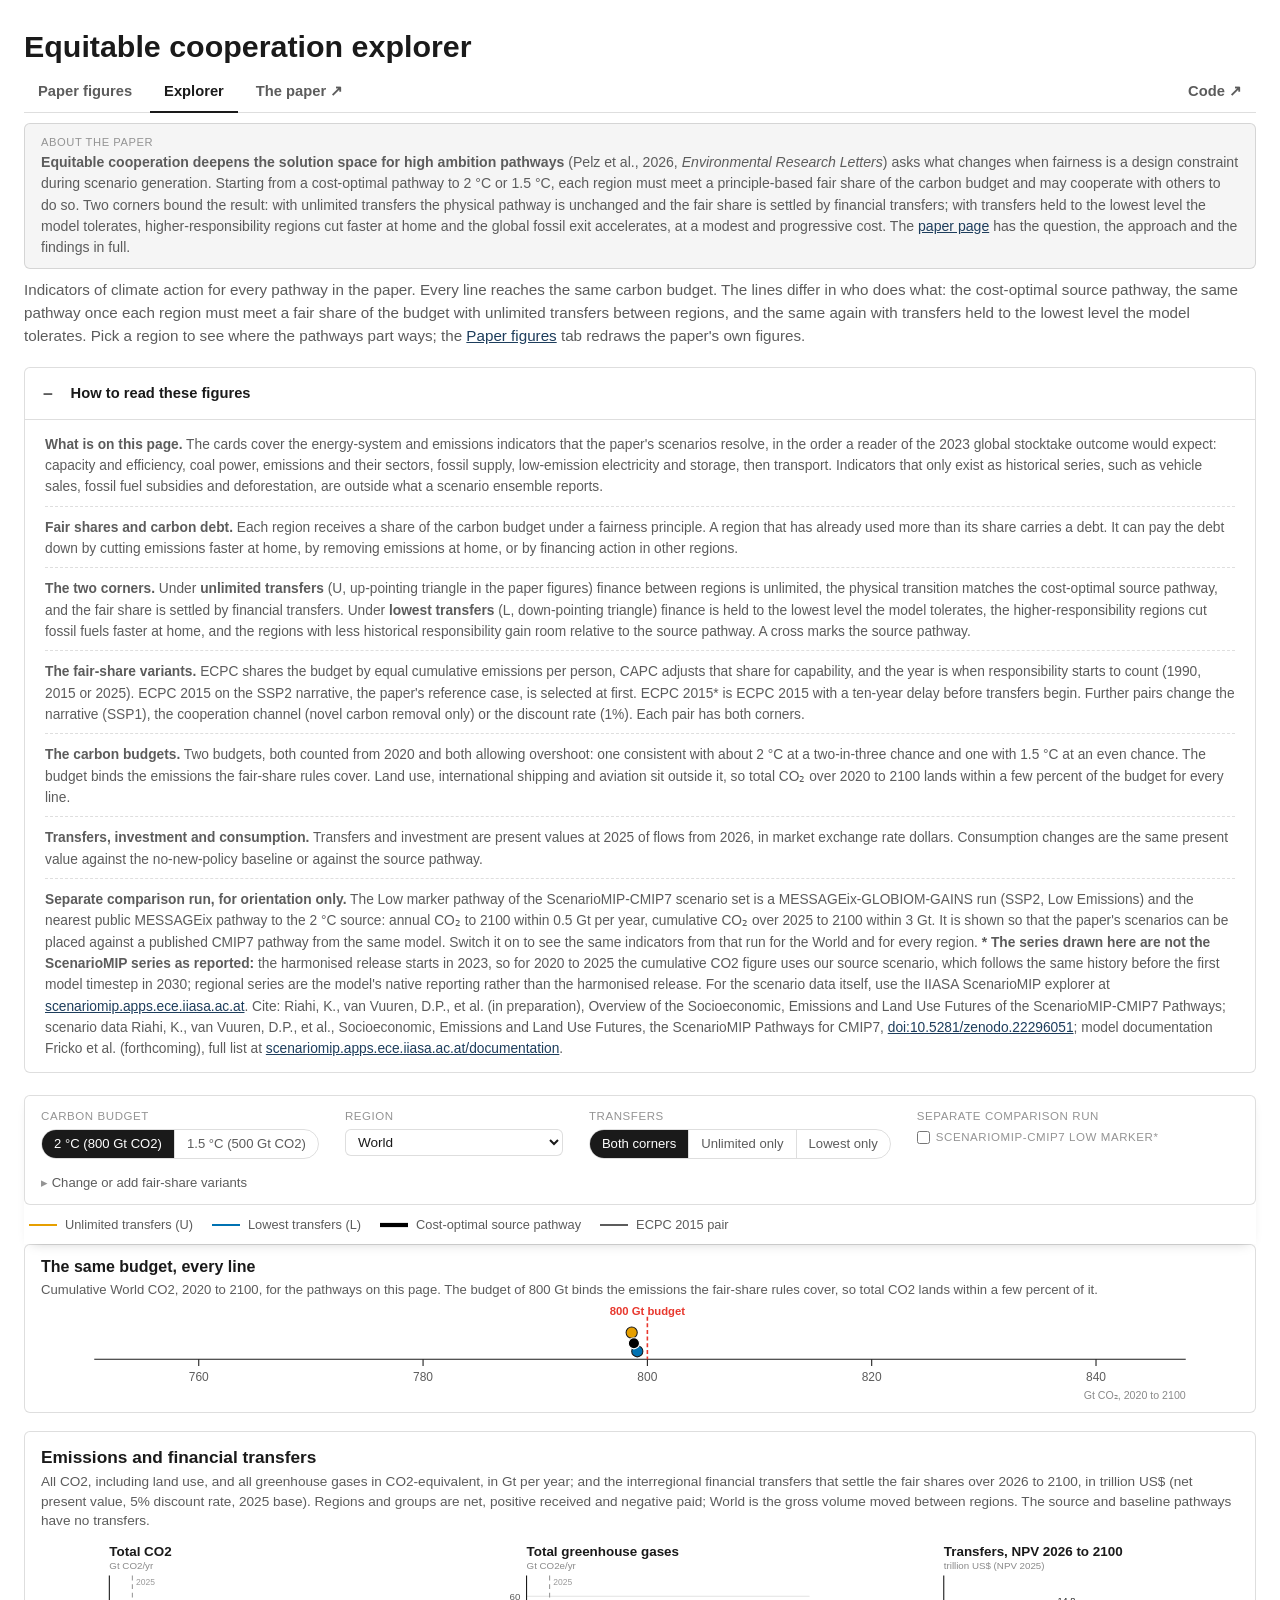
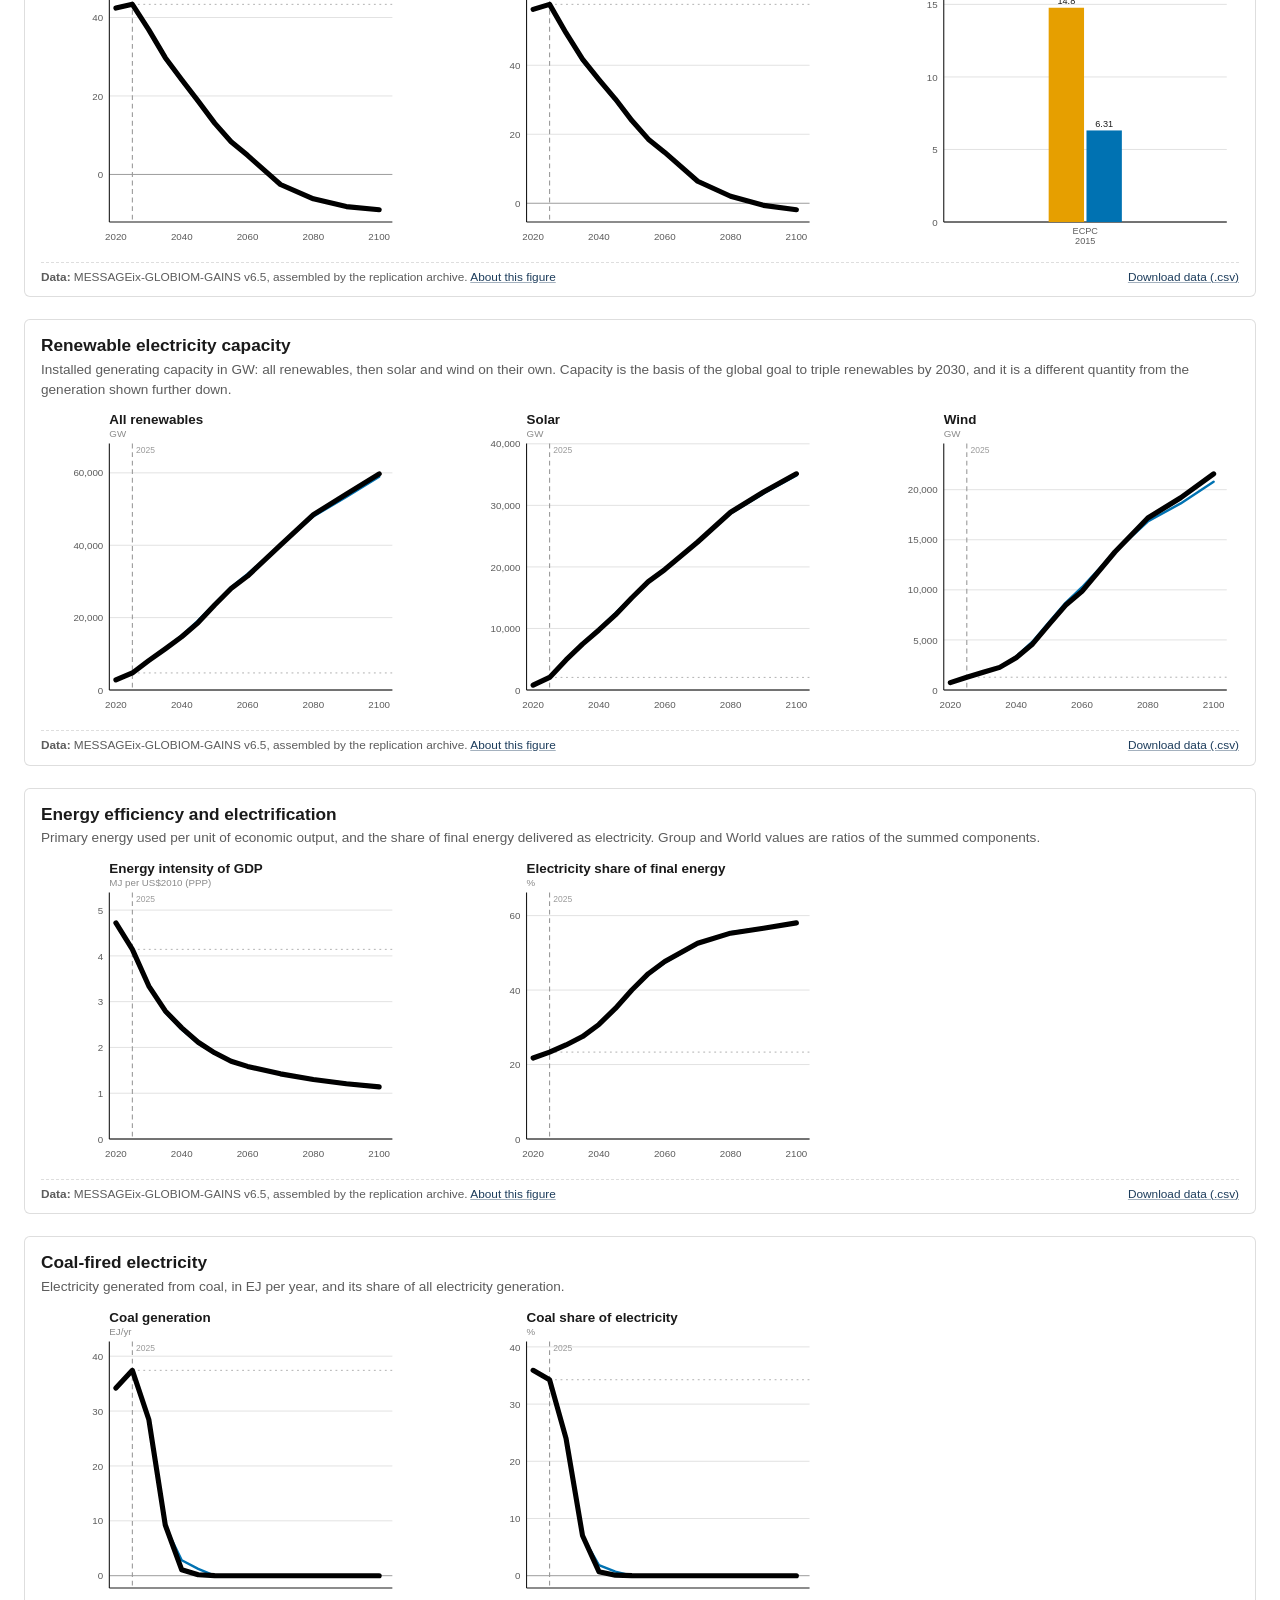
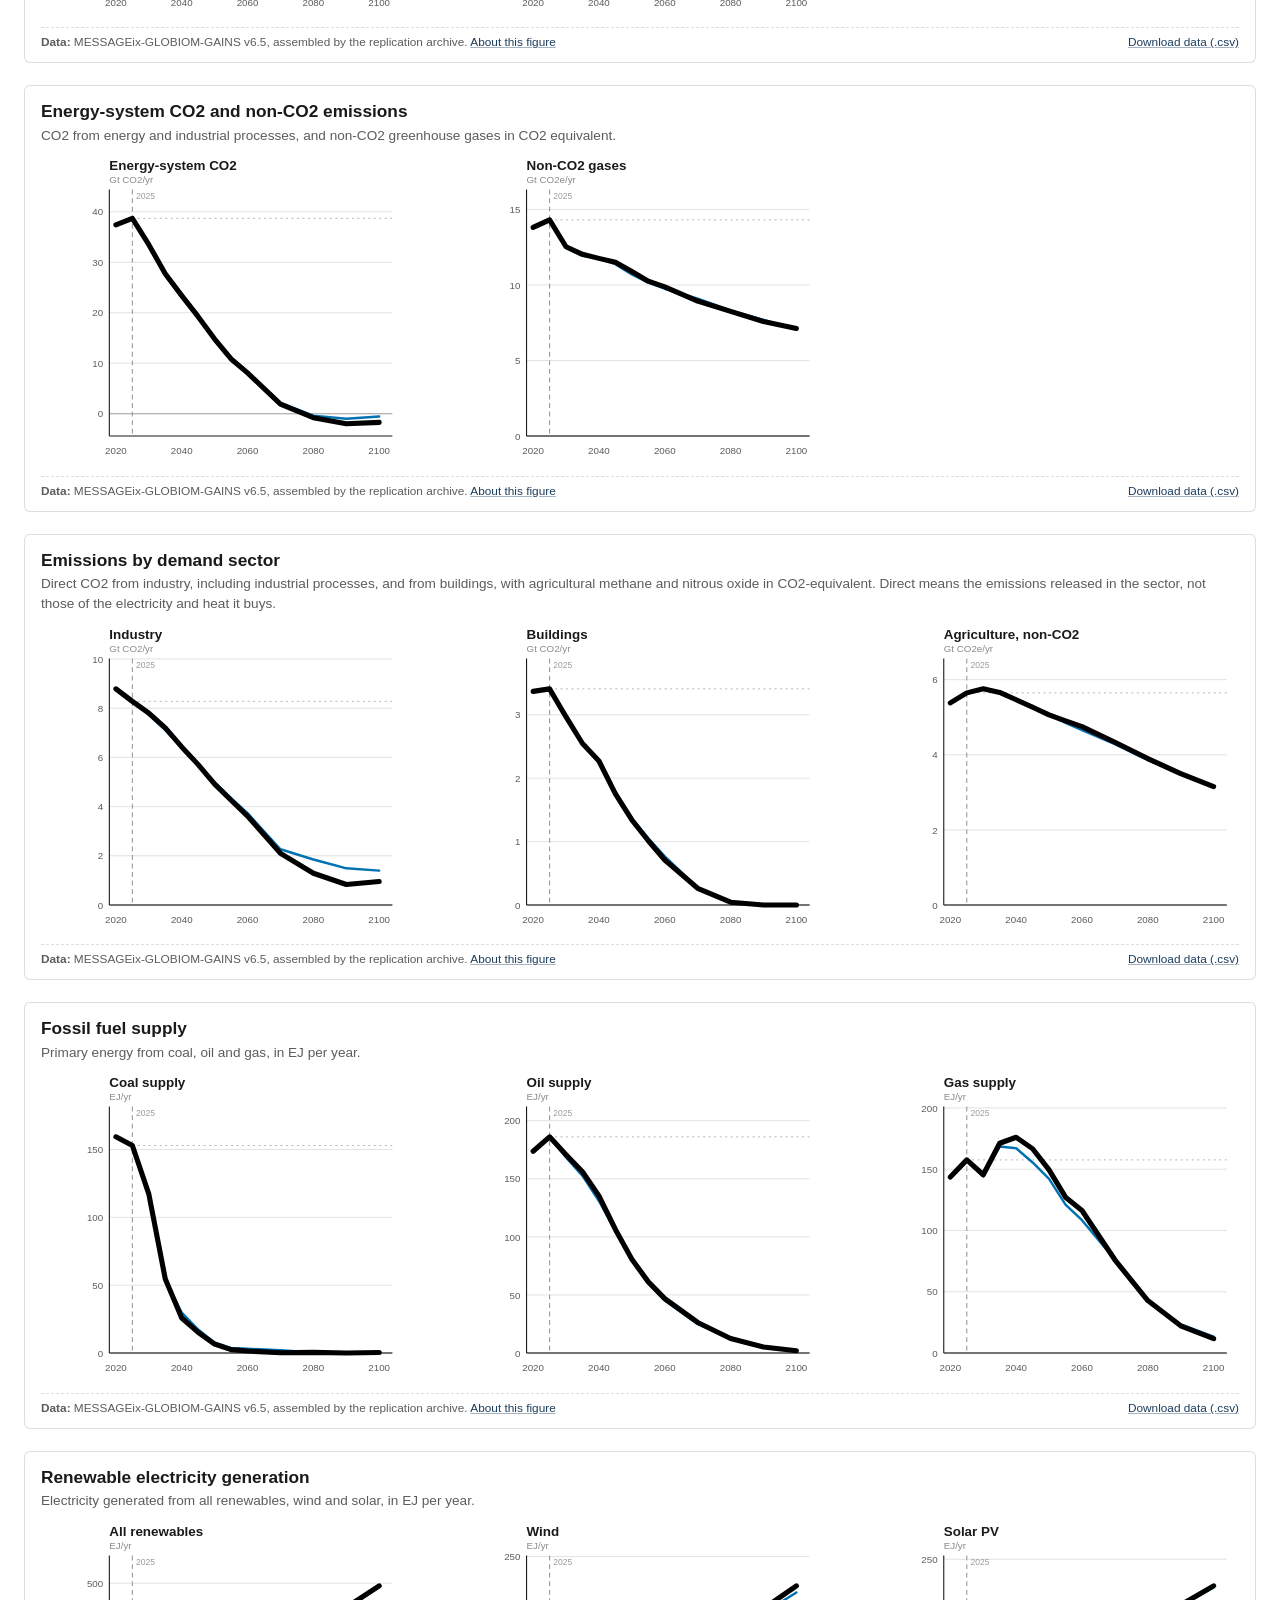
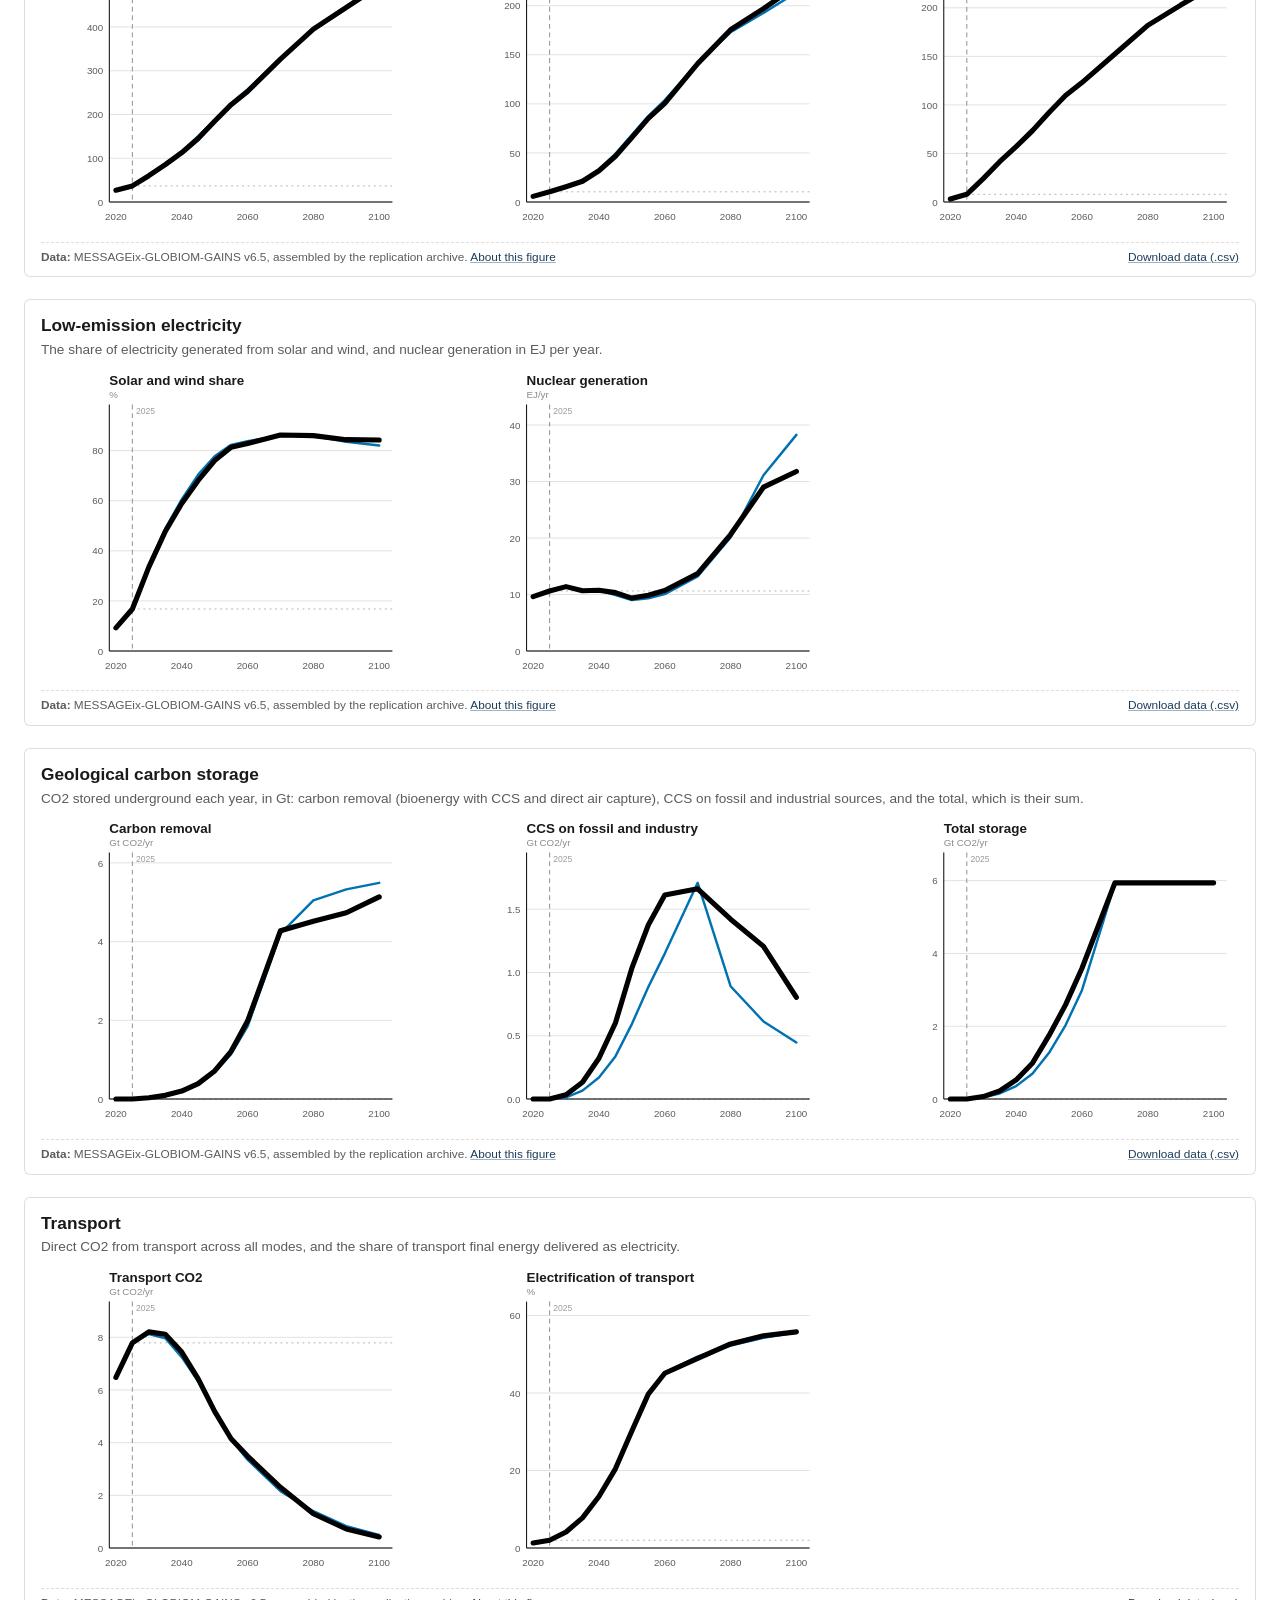
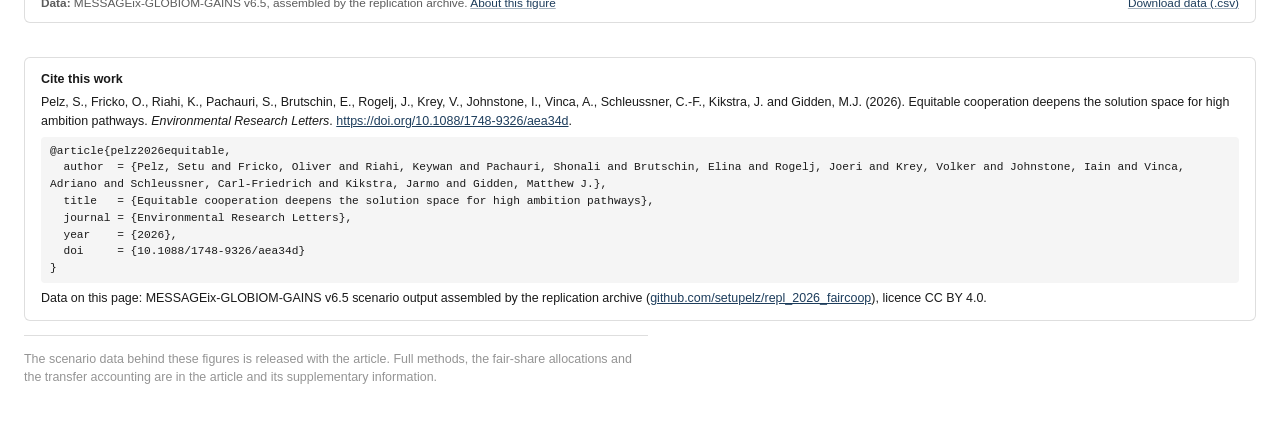
==== site/explorer.html @ 015cafcf "site: twelve further indicators, cards grouped by area of action Adds renewable capacity, energy int" ====
<!DOCTYPE html>
<html lang="en">
<head>
<meta charset="UTF-8">
<meta name="viewport" content="width=device-width, initial-scale=1.0">
<title>Equitable cooperation deepens the solution space for high ambition pathways: explorer</title>
<link rel="stylesheet" href="app.css?v=11">
</head>
<body>
<div class="wrap">
  <header class="masthead">
    <h1>Equitable cooperation explorer</h1>
  </header>
  <nav class="tabs"><a href="index.html">Paper figures</a><a href="explorer.html" class="on">Explorer</a><a href="https://setupelz.com/work/faircoop.html">The paper &#8599;</a><a href="https://github.com/setupelz/repl_2026_faircoop" class="right">Code &#8599;</a></nav>
  <div class="about">
    <div class="about-k">About the paper</div>
    <p><b>Equitable cooperation deepens the solution space for high ambition pathways</b> (Pelz et al., 2026,
    <em>Environmental Research Letters</em>) asks what changes when fairness is a design constraint during scenario
    generation. Starting from a cost-optimal pathway to 2 °C or 1.5 °C, each
    region must meet a principle-based fair share of the carbon budget and may cooperate with others to do so. Two
    corners bound the result: with unlimited transfers the physical pathway is unchanged and the fair share is settled
    by financial transfers; with transfers held to the lowest level the model tolerates, higher-responsibility regions cut faster at
    home and the global fossil exit accelerates, at a modest and progressive cost. The <a
    href="https://setupelz.com/work/faircoop.html">paper page</a> has the question, the approach and the findings in
    full.</p>
  </div>
  <p class="lede">Indicators of climate action for every pathway in the paper. Every line reaches the same carbon budget. The
  lines differ in who does what: the cost-optimal source pathway, the same pathway once each region must meet a fair
  share of the budget with unlimited transfers between regions, and the same again with transfers held to the lowest
  level the model tolerates. Pick a region to see where the pathways part ways; the <a href="index.html">Paper figures</a> tab redraws the
  paper's own figures.</p>

  <details class="howto" open>
    <summary>How to read these figures</summary>
    <div class="howto-body">
      <div class="howto-note"><b>What is on this page.</b> The cards cover the energy-system and emissions
      indicators that the paper's scenarios resolve, in the order a reader of the 2023 global stocktake outcome
      would expect: capacity and efficiency, coal power, emissions and their sectors, fossil supply, low-emission
      electricity and storage, then transport. Indicators that only exist as historical series, such as vehicle
      sales, fossil fuel subsidies and deforestation, are outside what a scenario ensemble reports.</div>
      <div class="howto-note"><b>Fair shares and carbon debt.</b> Each region receives a share of the carbon budget
      under a fairness principle. A region that has already used more than its share carries a debt. It can pay the
      debt down by cutting emissions faster at home, by removing emissions at home, or by financing action in other
      regions.</div>
      <div class="howto-note"><b>The two corners.</b> Under <b>unlimited transfers</b> (U, up-pointing triangle in
      the paper figures) finance between regions is unlimited, the physical transition matches the cost-optimal
      source pathway, and the fair share is settled by financial transfers. Under <b>lowest transfers</b> (L,
      down-pointing triangle) finance is held to the lowest level the model tolerates, the higher-responsibility
      regions cut fossil fuels faster at home, and the regions with less historical responsibility gain room relative
      to the source pathway. A cross marks the source pathway.</div>
      <div class="howto-note"><b>The fair-share variants.</b> ECPC shares the budget by equal cumulative emissions
      per person, CAPC adjusts that share for capability, and the year is when responsibility starts to count (1990,
      2015 or 2025). ECPC 2015 on the SSP2 narrative, the paper's reference case, is selected at first. ECPC 2015* is ECPC 2015 with a ten-year
      delay before transfers begin. Further pairs change the narrative (SSP1), the cooperation channel (novel carbon
      removal only) or the discount rate (1%). Each pair has both corners.</div>
      <div class="howto-note"><b>The carbon budgets.</b> Two budgets, both counted from 2020 and both allowing
      overshoot: one consistent with about 2 °C at a two-in-three chance and one with 1.5 °C at an even chance. The
      budget binds the emissions the fair-share rules cover. Land use, international shipping and aviation sit
      outside it, so total CO₂ over 2020 to 2100 lands within a few percent of the budget for every line.</div>
      <div class="howto-note"><b>Transfers, investment and consumption.</b> Transfers and investment are present
      values at 2025 of flows from 2026, in market exchange rate dollars. Consumption changes are the same present
      value against the no-new-policy baseline or against the source pathway.</div>
      <div class="howto-note"><b>Separate comparison run, for orientation only.</b> The Low marker pathway of the
      ScenarioMIP-CMIP7 scenario set is a MESSAGEix-GLOBIOM-GAINS run (SSP2, Low Emissions) and the nearest public
      MESSAGEix pathway to the 2 °C source<span id="ov-fit"></span>. It is shown so that the paper's scenarios can
      be placed against a published CMIP7 pathway from the same model. Switch it on to see the same indicators
      from that run for the World and for every region. <b>* The series drawn here are not the ScenarioMIP series
      as reported:</b> the harmonised release starts in 2023, so for 2020 to 2025 the cumulative CO2 figure uses
      our source scenario, which follows the same history before the first model timestep in 2030; regional series are the model's native reporting rather than the harmonised release. For the scenario data itself, use the IIASA ScenarioMIP explorer at
      <a href="https://scenariomip.apps.ece.iiasa.ac.at/">scenariomip.apps.ece.iiasa.ac.at</a>. Cite: Riahi, K.,
      van Vuuren, D.P., et al. (in preparation), Overview of the Socioeconomic, Emissions and Land Use Futures of
      the ScenarioMIP-CMIP7 Pathways; scenario data Riahi, K., van Vuuren, D.P., et al., Socioeconomic, Emissions
      and Land Use Futures, the ScenarioMIP Pathways for CMIP7,
      <a href="https://doi.org/10.5281/zenodo.22296051">doi:10.5281/zenodo.22296051</a>; model documentation
      Fricko et al. (forthcoming), full list at
      <a href="https://scenariomip.apps.ece.iiasa.ac.at/documentation">scenariomip.apps.ece.iiasa.ac.at/documentation</a>.</div>
    </div>
  </details>

  <div class="sticky-bar">
    <div class="controls" id="controls"></div>
    <div class="legendbar" id="legend"></div>
  </div>

  <section class="strip" id="strip"></section>

  <div class="grid" id="grid"></div>

  <footer>
    <div class="citeblock"><b>Cite this work</b>
    Pelz, S., Fricko, O., Riahi, K., Pachauri, S., Brutschin, E., Rogelj, J., Krey, V., Johnstone, I., Vinca, A.,
    Schleussner, C.-F., Kikstra, J. and Gidden, M.J. (2026). Equitable cooperation deepens the solution space for
    high ambition pathways. <em>Environmental Research Letters</em>.
    <a href="https://doi.org/10.1088/1748-9326/aea34d">https://doi.org/10.1088/1748-9326/aea34d</a>.
    <code>@article{pelz2026equitable,
  author  = {Pelz, Setu and Fricko, Oliver and Riahi, Keywan and Pachauri, Shonali and Brutschin, Elina and Rogelj, Joeri and Krey, Volker and Johnstone, Iain and Vinca, Adriano and Schleussner, Carl-Friedrich and Kikstra, Jarmo and Gidden, Matthew J.},
  title   = {Equitable cooperation deepens the solution space for high ambition pathways},
  journal = {Environmental Research Letters},
  year    = {2026},
  doi     = {10.1088/1748-9326/aea34d}
}</code>
    Data on this page: MESSAGEix-GLOBIOM-GAINS v6.5 scenario output assembled by the replication archive
    (<a href="https://github.com/setupelz/repl_2026_faircoop">github.com/setupelz/repl_2026_faircoop</a>),
    licence CC BY 4.0.</div>
    <p class="foot-note">The scenario data behind these figures is released with the article. Full methods, the fair-share allocations and the transfer accounting are in the article and
    its supplementary information.</p>
  </footer>
</div>
<div id="tip"></div>
<script src="vendor/d3.v7.min.js"></script>
<script src="app.js?v=27"></script>
</body>
</html>
---- site/app.css ----
:root{
  --bg:#ffffff; --surface:#ffffff; --surface2:#f5f5f5; --border:rgba(0,0,0,.13);
  --text:#1a1a1a; --text-dim:#5c5c5c; --text-faint:#949494;
  --u:#E69F00; --l:#0072B2; --link:#1d3d5c; --warn:#a05a1f;
  --radius:6px;
}
@media (prefers-color-scheme: dark){
  :root{
    --bg:#1c1a18; --surface:#242220; --surface2:#2c2926; --border:rgba(255,245,235,.13);
    --text:#ece7e0; --text-dim:#a89f94; --text-faint:#7a7268; --link:#9fc1e0;
    --warn:#d69a55;
  }
}
*{box-sizing:border-box; margin:0}
body{background:var(--bg); color:var(--text); font-family:Arial,Helvetica,sans-serif; font-size:15px; line-height:1.5;}
.wrap{max-width:1280px; margin:0 auto; padding:28px 24px 60px}
header.masthead{display:flex; justify-content:space-between; align-items:flex-end; gap:16px; flex-wrap:wrap; margin-bottom:6px}
h1{font-weight:700; font-size:clamp(1.5rem,2.6vw,1.9rem); line-height:1.2}
.badge{font-size:.75rem; padding:4px 10px; border:1px solid var(--warn); color:var(--warn); border-radius:99px; white-space:nowrap}
.lede{color:var(--text-dim); margin:10px 0 20px; font-size:.95rem}
nav.tabs{display:flex; gap:4px; border-bottom:1px solid var(--border); margin:8px 0 6px}
nav.tabs a{padding:8px 14px; text-decoration:none; color:var(--text-dim); border-bottom:2px solid transparent; margin-bottom:-1px; font-weight:600; font-size:.92rem}
nav.tabs a.on{color:var(--text); border-bottom-color:var(--text)}
.prose{max-width:92ch; font-size:.95rem; line-height:1.6}
.prose h2{font-size:1.15rem; margin:26px 0 8px}
.prose p{margin:6px 0}
.prose ul{margin:6px 0 6px 1.2em}
.prose li{margin:3px 0}
.prose code{font-size:.85em}
.faint{color:var(--text-faint)}
a{color:var(--link)}
/* ---------- how to read ---------- */
details.howto{background:var(--surface); border:1px solid var(--border); border-radius:var(--radius); margin-bottom:18px; overflow:hidden}
details.howto summary{cursor:pointer; padding:12px 18px; font-weight:600; font-size:.92rem; list-style:none; display:flex; align-items:center; gap:10px}
details.howto summary::before{content:"+"; font-size:1.1rem; color:var(--text-dim); width:1em}
details.howto[open] summary::before{content:"–"}
.howto-body{padding:4px 20px 12px; border-top:1px solid var(--border)}
.howto-note{font-size:.86rem; color:var(--text-dim); line-height:1.55; padding-top:10px}
.howto-note + .howto-note{border-top:1px dashed var(--border); margin-top:8px}
/* ---------- controls ---------- */
.controls{display:flex; flex-wrap:wrap; gap:14px 26px; align-items:flex-start; background:var(--surface); border:1px solid var(--border); border-radius:var(--radius); padding:12px 16px; margin-bottom:10px}
.ctl{display:flex; flex-direction:column; gap:4px; min-width:0}
.ctl label{font-size:.72rem; letter-spacing:.05em; text-transform:uppercase; color:var(--text-faint)}
.seg{display:inline-flex; border:1px solid var(--border); border-radius:99px; overflow:hidden}
.seg button{border:none; background:none; color:var(--text-dim); font:inherit; font-size:.82rem; padding:4px 12px; cursor:pointer}
.seg button + button{border-left:1px solid var(--border)}
.seg button.on{background:var(--text); color:var(--bg)}
.ctl select{font:inherit; font-size:.85rem; padding:4px 8px; border:1px solid var(--border); border-radius:var(--radius); background:var(--surface); color:var(--text); max-width:280px}
.check{display:inline-flex; align-items:center; gap:6px; font-size:.85rem; color:var(--text); cursor:pointer}
.check.off{color:var(--text-faint); cursor:default}
.drawer{flex-basis:100%}
.drawer summary{cursor:pointer; font-size:.82rem; color:var(--text-dim); list-style:none}
.drawer summary::before{content:"▸ "; color:var(--text-faint)}
.drawer[open] summary::before{content:"▾ "}
.chipgroups{display:flex; flex-wrap:wrap; gap:10px 28px; padding:8px 0 2px}
.chipgroup{display:flex; flex-direction:column; gap:5px}
.chipgroup .gl{font-size:.7rem; letter-spacing:.05em; text-transform:uppercase; color:var(--text-faint)}
.chips{display:flex; flex-wrap:wrap; gap:6px}
.chip{border:1px solid var(--border); background:var(--surface); color:var(--text-dim); border-radius:99px; font:inherit; font-size:.78rem; padding:3px 10px; cursor:pointer; display:inline-flex; align-items:center; gap:6px}
.chip.on{border-color:var(--text); color:var(--text); background:var(--surface2)}
.chip:disabled{opacity:.4; cursor:not-allowed}
.chip.default{cursor:default; background:var(--text); color:var(--bg); border-color:var(--text)}
.chip svg{width:26px; height:8px; overflow:visible}
.drawer .note{font-size:.74rem; color:var(--text-faint); padding-top:6px}
/* ---------- legend ---------- */
.legendbar{display:flex; flex-wrap:wrap; gap:6px 18px; font-size:.8rem; color:var(--text-dim); padding:4px 4px 10px}
.legendbar .li{display:inline-flex; align-items:center; gap:7px}
.legendbar svg{width:30px; height:10px; overflow:visible}
/* ---------- cumulative strip ---------- */
.strip{background:var(--surface); border:1px solid var(--border); border-radius:var(--radius); padding:12px 16px 8px; margin-bottom:18px}
.strip h2{font-weight:700; font-size:1rem; line-height:1.3}
.strip .sub{font-size:.82rem; color:var(--text-dim); margin:2px 0 6px}
.strip svg{width:100%; height:auto; display:block; background:#ffffff; border-radius:4px}
.multiples .mhead{display:flex; justify-content:space-between; gap:16px; align-items:flex-start; flex-wrap:wrap; margin-bottom:8px}
.multiples .ctl{display:flex; flex-direction:column; gap:4px}
.multiples .ctl label{font-size:.72rem; letter-spacing:.05em; text-transform:uppercase; color:var(--text-faint)}
.multiples select{font:inherit; font-size:.85rem; padding:4px 8px; border:1px solid var(--border); border-radius:var(--radius); background:var(--surface); color:var(--text); max-width:360px}
/* ---------- grid ---------- */
.grid{display:grid; grid-template-columns:1fr; gap:22px; align-items:start; margin-top:8px}
@media (max-width:480px){ .grid{grid-template-columns:1fr} }
.card{background:var(--surface); border:1px solid var(--border); border-radius:var(--radius); padding:14px 16px 10px; min-width:0}
.card h2{font-weight:700; font-size:1.08rem; line-height:1.3}
.card .sub{font-size:.85rem; color:var(--text-dim); margin:3px 0 8px; line-height:1.45}
/* The chart is always drawn on a white ground, so its fixed colours read under either page theme. */
.card svg.panelchart{width:100%; height:auto; display:block; user-select:none; -webkit-user-select:none; background:#ffffff; border-radius:4px}
.datafoot{font-size:.74rem; color:var(--text-dim); border-top:1px dashed var(--border); margin-top:8px; padding-top:6px; display:flex; justify-content:space-between; gap:12px; flex-wrap:wrap; align-items:baseline}
.datafoot a{color:var(--link); cursor:pointer; text-decoration:underline; text-decoration-color:rgba(29,61,92,.4)}
.datafoot .actions{white-space:nowrap}
/* ---------- modal ---------- */
#modal-overlay{position:fixed; inset:0; background:rgba(20,16,12,.45); z-index:50; display:none; align-items:flex-start; justify-content:center; padding:6vh 16px}
#modal-overlay.show{display:flex}
#modal{background:var(--bg); border:1px solid var(--border); border-radius:8px; max-width:640px; width:100%; max-height:82vh; overflow-y:auto; padding:20px 22px}
#modal h3{font-weight:700; font-size:1rem; margin-bottom:2px; display:flex; justify-content:space-between; align-items:baseline}
#modal h3 button{border:none; background:none; font-size:1.1rem; color:var(--text-dim); cursor:pointer}
#modal h4{font-size:.85rem; font-weight:700; color:var(--text); margin:16px 0 6px}
#modal .srcblock{border-left:2px solid var(--border); padding:6px 12px; margin:8px 0; font-size:.8rem}
#modal .srcblock .meta{color:var(--text-faint); font-size:.74rem; margin-top:4px}
#modal .citebox{background:var(--surface); border:1px solid var(--border); border-radius:var(--radius); padding:8px 12px; font-size:.76rem; margin-top:6px}
.citeblock{background:var(--surface); border:1px solid var(--border); border-radius:var(--radius); padding:12px 16px; margin-top:14px; font-size:.78rem}
.citeblock b{display:block; margin-bottom:4px}
.citeblock code{display:block; background:var(--surface2); border-radius:4px; padding:6px 9px; margin:6px 0; font-size:.7rem; white-space:pre-wrap}
footer{margin-top:34px}
.foot-note{font-size:.78rem; color:var(--text-faint); border-top:1px solid var(--border); padding-top:14px; max-width:90ch; margin-top:14px}
#tip{position:fixed; pointer-events:none; background:var(--text); color:var(--bg); font-size:.78rem; padding:6px 9px; border-radius:5px; opacity:0; transition:opacity .12s; max-width:280px; z-index:99; line-height:1.35}
@media (prefers-reduced-motion:no-preference){
  .card{animation:fadeUp .5s cubic-bezier(.2,.7,.3,1) backwards}
  @keyframes fadeUp{from{opacity:0; transform:translateY(8px)}}
  .panelchart path.series{transition:opacity .35s}
}

/* the control bar stays in view while scrolling */
.sticky-bar{position:sticky; top:0; z-index:20; background:var(--bg); box-shadow:0 6px 12px -8px rgba(0,0,0,.25); padding-top:4px}
.sticky-bar .controls{margin-bottom:6px}

/* ---------- paper figures tab ---------- */
nav.tabs a.right{margin-left:auto}
.figcard .figgrid{display:grid; grid-template-columns:repeat(12,1fr); gap:10px 18px; align-items:start; margin-top:8px}
.fpanel{min-width:0; background:#ffffff; border-radius:4px}
.fpanel svg{user-select:none; -webkit-user-select:none}
.fhead{position:sticky; top:0; z-index:6; background:var(--surface); padding:2px 0 6px; border-bottom:1px dashed var(--border); margin-bottom:6px}
.flegend{display:flex; flex-wrap:wrap; gap:6px 22px; margin:6px 0 0}
.fchip.static{border-color:transparent; padding-left:0}
.fchip.clear{border-style:dashed}
.flgroup{display:flex; flex-wrap:wrap; align-items:center; gap:4px 6px}
.flt{font-size:.7rem; letter-spacing:.05em; text-transform:uppercase; color:var(--text-faint); margin-right:4px}
.fchip{display:inline-flex; align-items:center; gap:5px; font-size:.78rem; color:var(--text-dim); padding:2px 8px; border:1px solid var(--border); border-radius:99px; background:var(--surface); transition:opacity .2s}
.fchip.dim{opacity:.35}
.fchip.pin{border-color:var(--text); color:var(--text)}
.fchip svg.ls{width:26px; height:10px; overflow:visible}
.fchip svg.ss{width:13px; height:13px; overflow:visible}
.fchip svg.sw{width:13px; height:11px}
.fnote{font-size:.76rem; color:var(--text-faint); margin-top:4px}
.figcard [data-k]{transition:opacity .2s}
@media (max-width:760px){ .figcard .figgrid{grid-template-columns:1fr} .fpanel{grid-column:span 1 !important} }

/* ---------- about the paper ---------- */
.about{background:var(--surface2); border:1px solid var(--border); border-radius:var(--radius); padding:10px 16px; margin:10px 0 6px; font-size:.88rem; color:var(--text-dim); line-height:1.5}
.about-k{font-size:.7rem; letter-spacing:.05em; text-transform:uppercase; color:var(--text-faint); margin-bottom:2px}
.about p{margin:0}
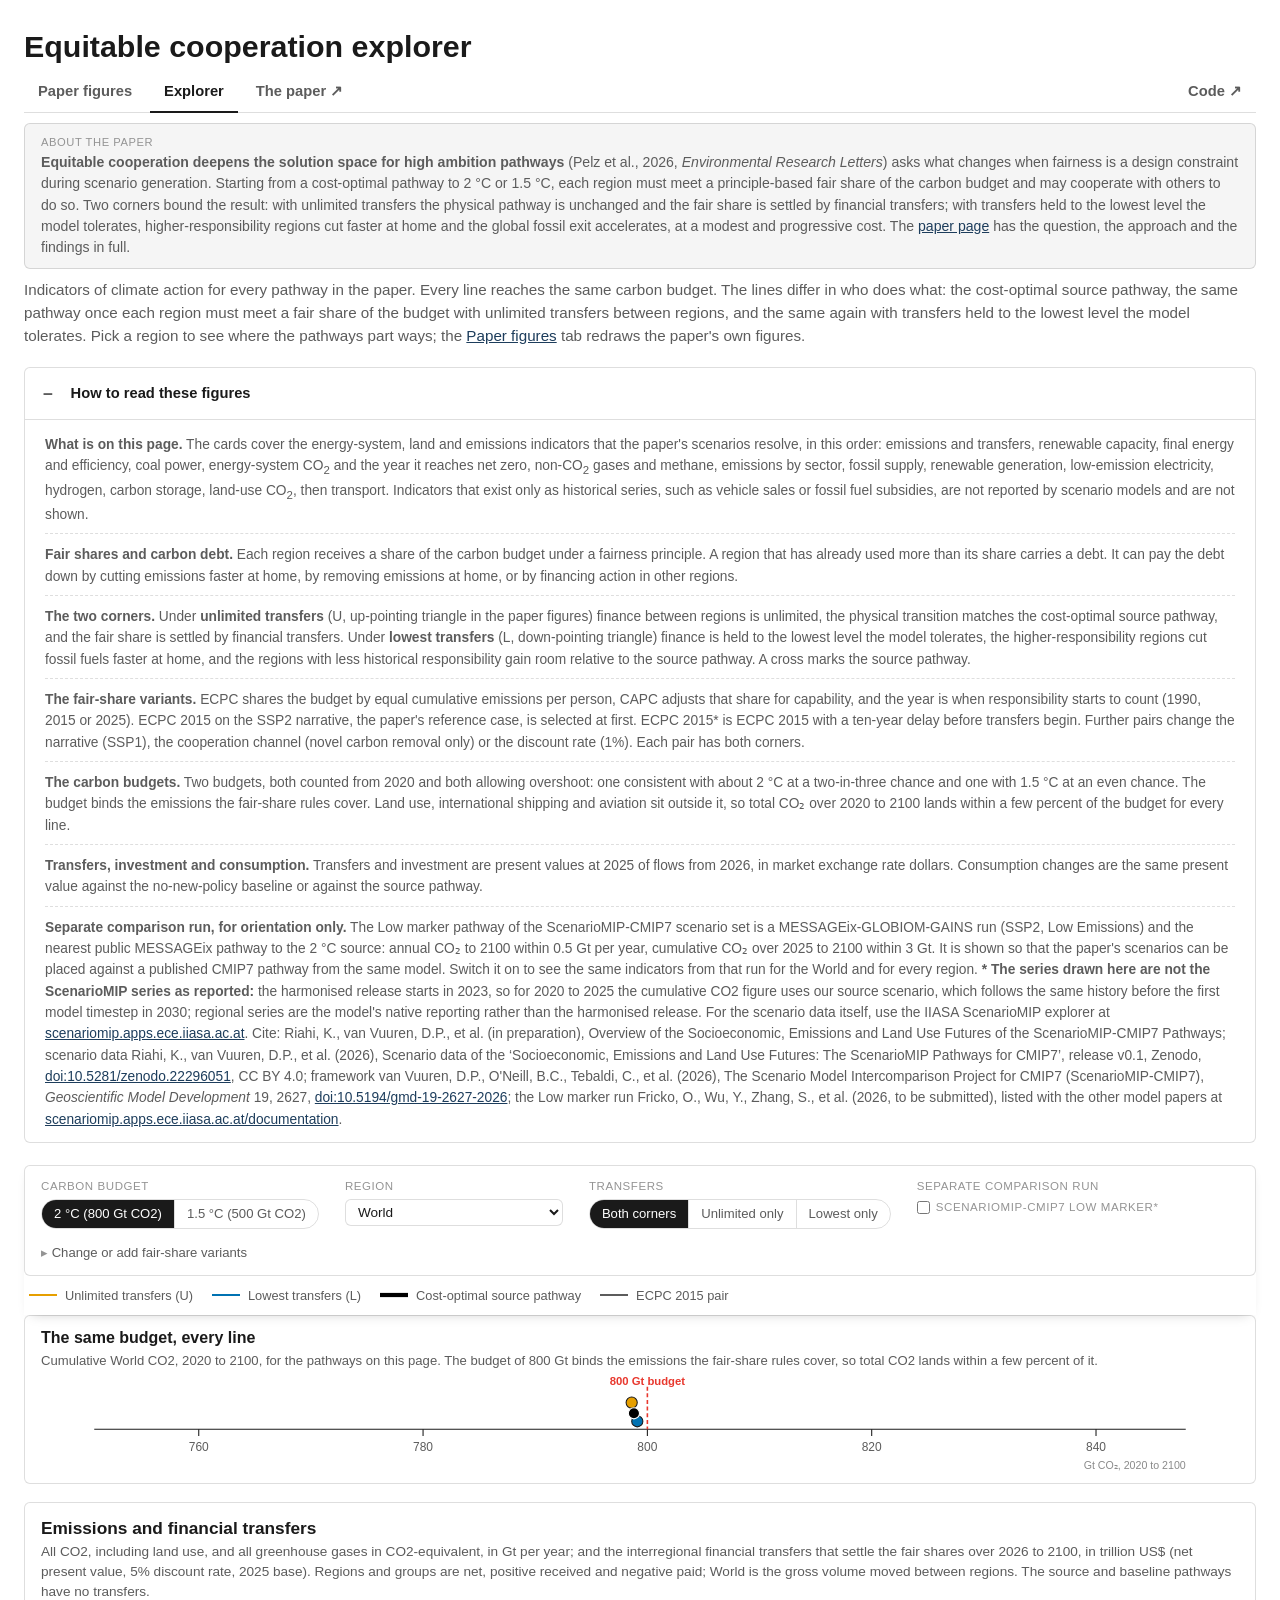
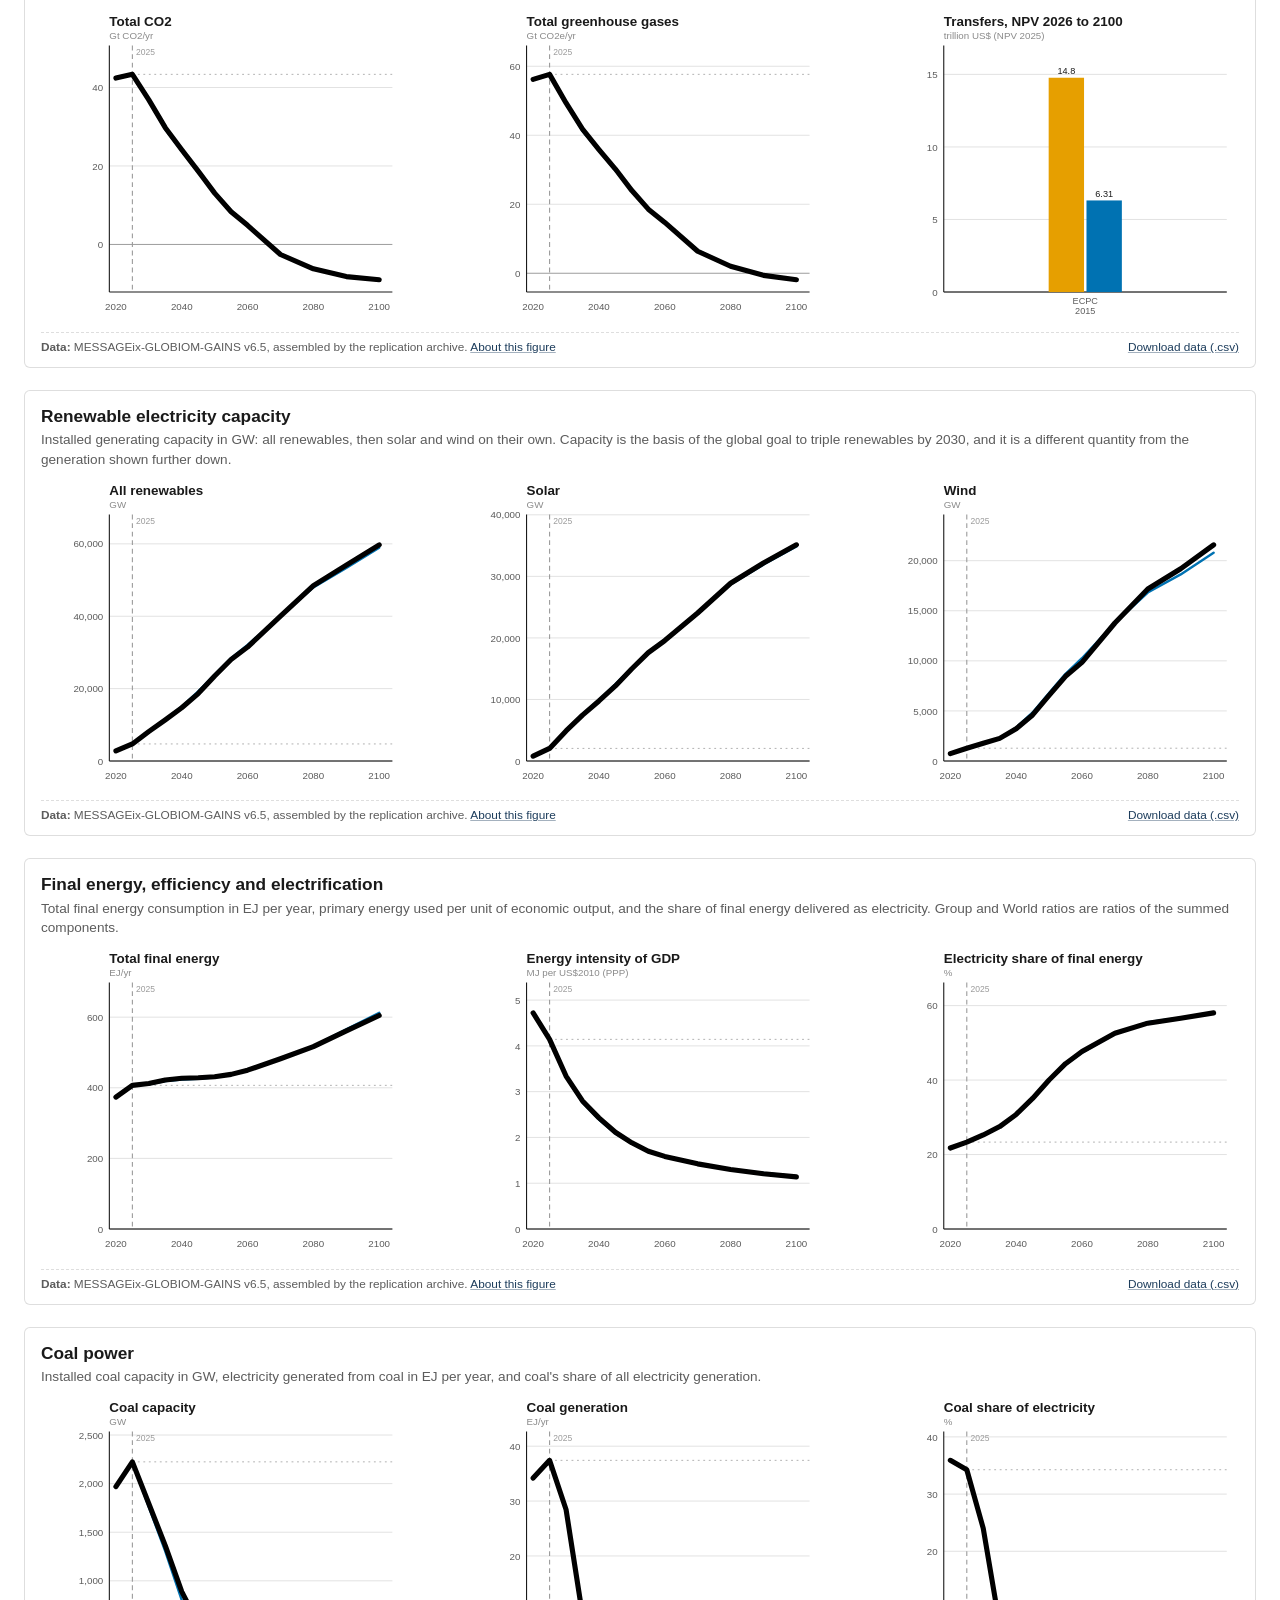
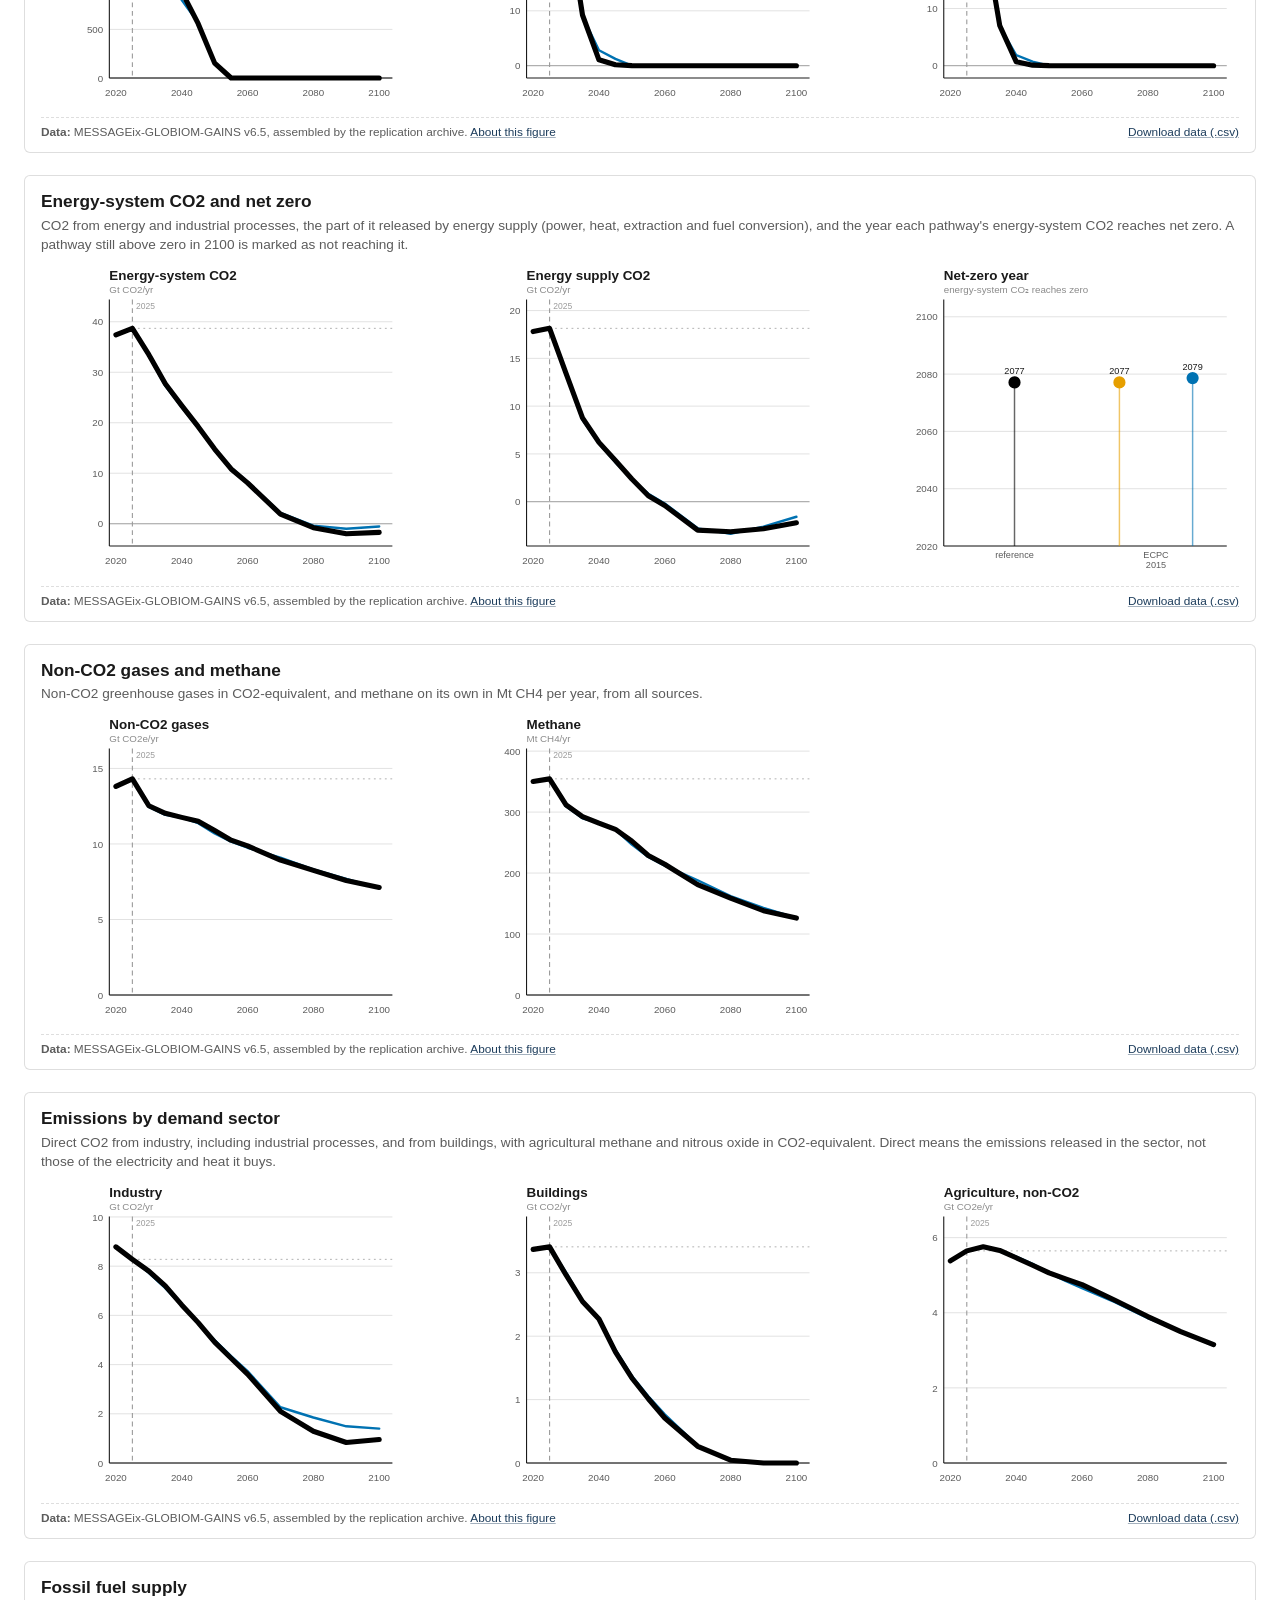
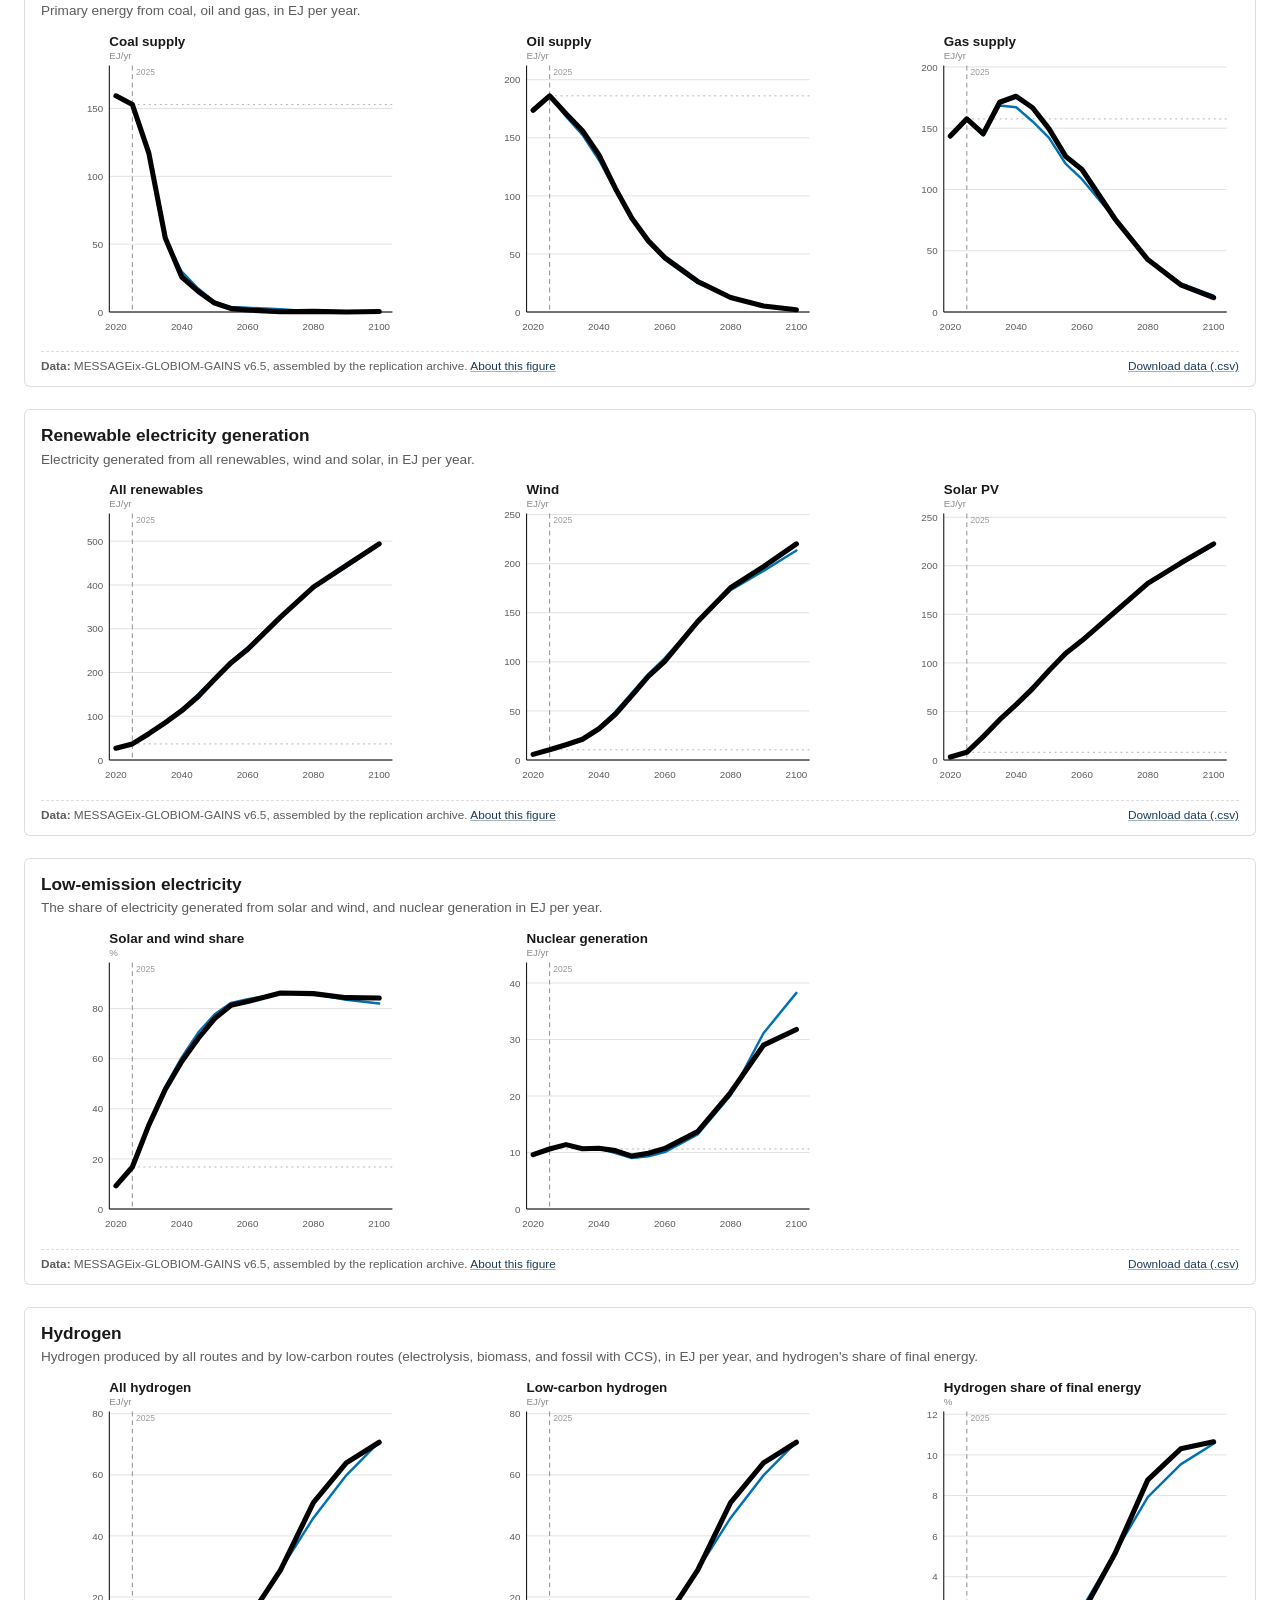
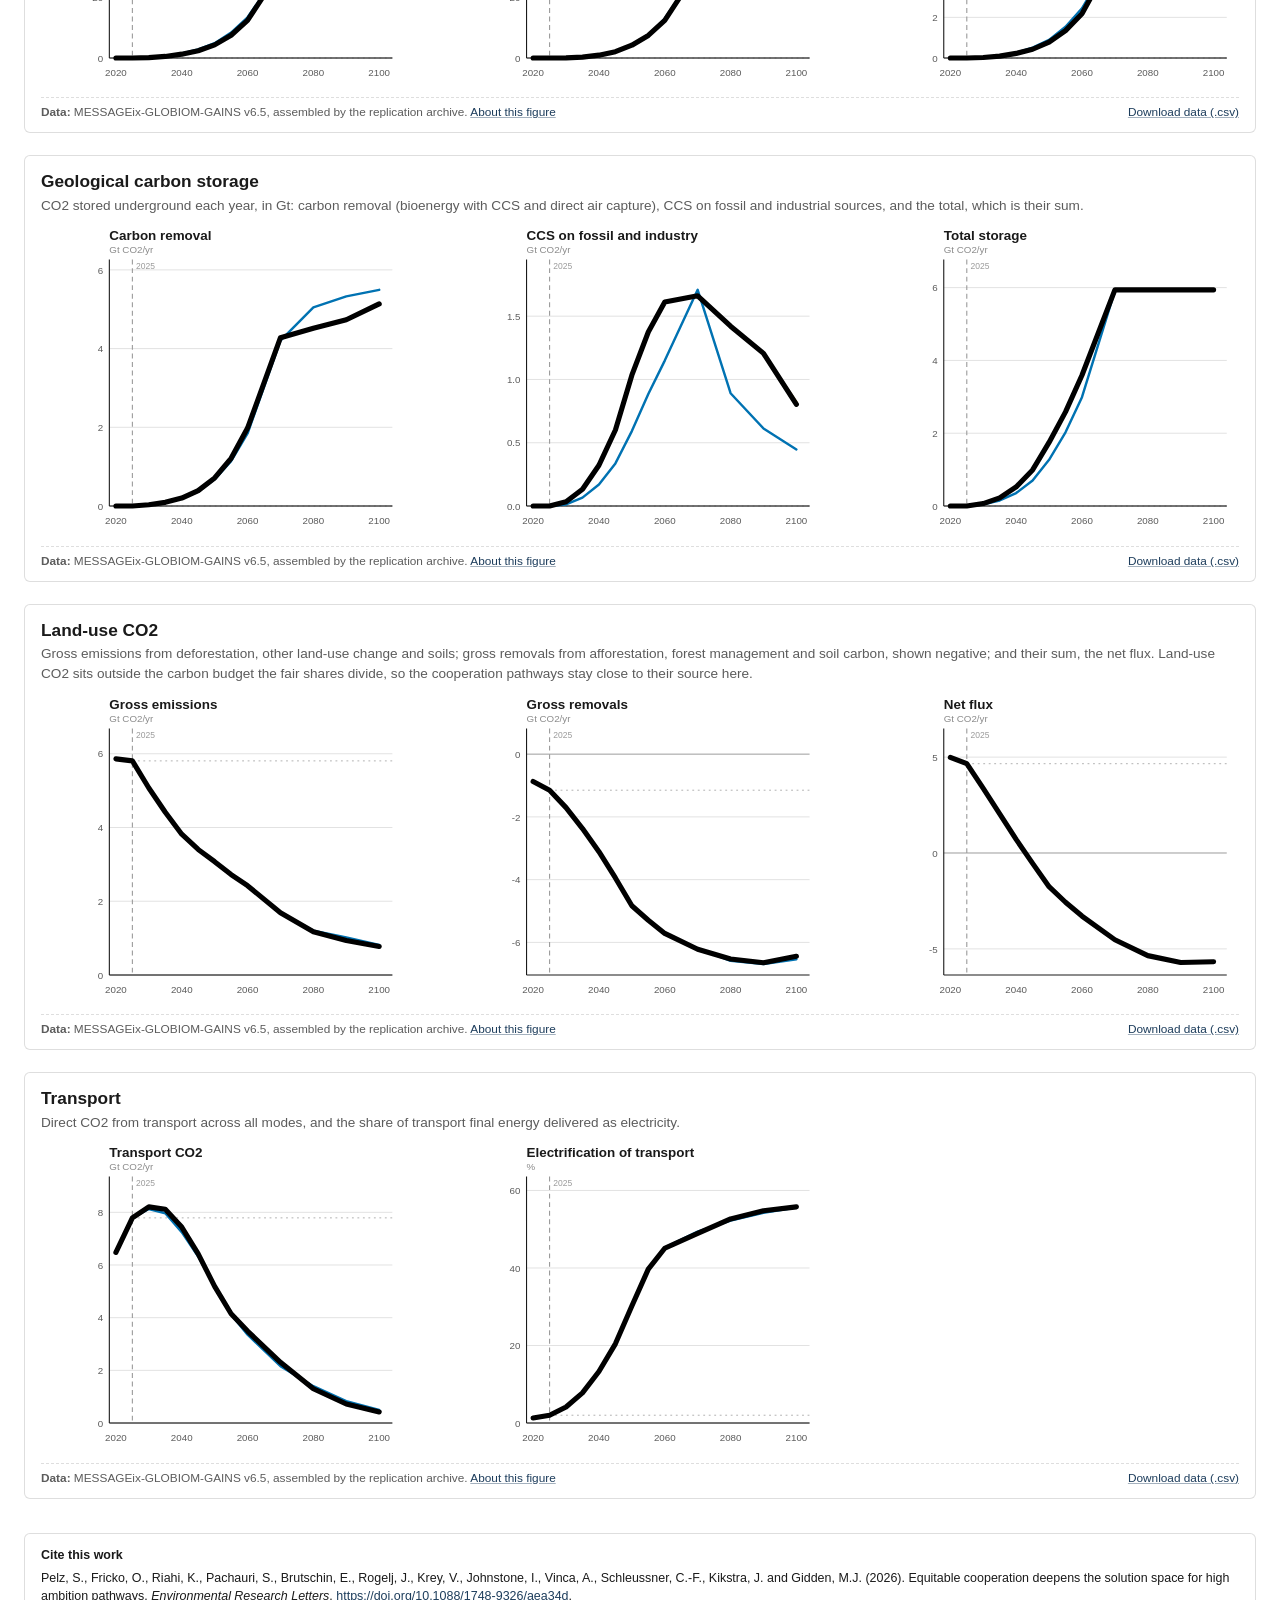
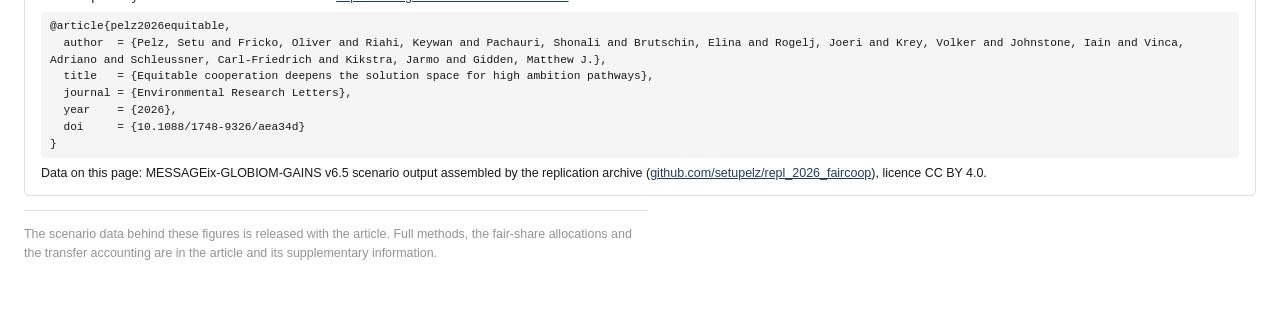
==== commit 8586390c: "site: add net-zero timing, methane, coal capacity, hydrogen, land-use CO2; align ScenarioMIP citatio" ====
--- a/site/explorer.html
+++ b/site/explorer.html
@@ -11,7 +11,7 @@
   <header class="masthead">
     <h1>Equitable cooperation explorer</h1>
   </header>
-  <nav class="tabs"><a href="index.html">Paper figures</a><a href="explorer.html" class="on">Explorer</a><a href="https://setupelz.com/work/faircoop.html">The paper &#8599;</a><a href="https://github.com/setupelz/repl_2026_faircoop" class="right">Code &#8599;</a></nav>
+  <nav class="tabs"><a href="index.html">Paper figures</a><a href="explorer.html" class="on">Explorer</a><a href="https://doi.org/10.1088/1748-9326/aea34d">The paper &#8599;</a><a href="https://github.com/setupelz/repl_2026_faircoop" class="right">Code &#8599;</a></nav>
   <div class="about">
     <div class="about-k">About the paper</div>
     <p><b>Equitable cooperation deepens the solution space for high ambition pathways</b> (Pelz et al., 2026,
@@ -33,11 +33,13 @@
   <details class="howto" open>
     <summary>How to read these figures</summary>
     <div class="howto-body">
-      <div class="howto-note"><b>What is on this page.</b> The cards cover the energy-system and emissions
-      indicators that the paper's scenarios resolve, in the order a reader of the 2023 global stocktake outcome
-      would expect: capacity and efficiency, coal power, emissions and their sectors, fossil supply, low-emission
-      electricity and storage, then transport. Indicators that only exist as historical series, such as vehicle
-      sales, fossil fuel subsidies and deforestation, are outside what a scenario ensemble reports.</div>
+      <div class="howto-note"><b>What is on this page.</b> The cards cover the energy-system, land and
+      emissions indicators that the paper's scenarios resolve, in this order: emissions and transfers,
+      renewable capacity, final energy and efficiency, coal power, energy-system CO<sub>2</sub> and the year it
+      reaches net zero, non-CO<sub>2</sub> gases and methane, emissions by sector, fossil supply, renewable
+      generation, low-emission electricity, hydrogen, carbon storage, land-use CO<sub>2</sub>, then transport.
+      Indicators that exist only as historical series, such as vehicle sales or fossil fuel subsidies, are
+      not reported by scenario models and are not shown.</div>
       <div class="howto-note"><b>Fair shares and carbon debt.</b> Each region receives a share of the carbon budget
       under a fairness principle. A region that has already used more than its share carries a debt. It can pay the
       debt down by cutting emissions faster at home, by removing emissions at home, or by financing action in other
@@ -69,10 +71,13 @@
       our source scenario, which follows the same history before the first model timestep in 2030; regional series are the model's native reporting rather than the harmonised release. For the scenario data itself, use the IIASA ScenarioMIP explorer at
       <a href="https://scenariomip.apps.ece.iiasa.ac.at/">scenariomip.apps.ece.iiasa.ac.at</a>. Cite: Riahi, K.,
       van Vuuren, D.P., et al. (in preparation), Overview of the Socioeconomic, Emissions and Land Use Futures of
-      the ScenarioMIP-CMIP7 Pathways; scenario data Riahi, K., van Vuuren, D.P., et al., Socioeconomic, Emissions
-      and Land Use Futures, the ScenarioMIP Pathways for CMIP7,
-      <a href="https://doi.org/10.5281/zenodo.22296051">doi:10.5281/zenodo.22296051</a>; model documentation
-      Fricko et al. (forthcoming), full list at
+      the ScenarioMIP-CMIP7 Pathways; scenario data Riahi, K., van Vuuren, D.P., et al. (2026), Scenario data of
+      the &lsquo;Socioeconomic, Emissions and Land Use Futures: The ScenarioMIP Pathways for CMIP7&rsquo;, release v0.1,
+      Zenodo, <a href="https://doi.org/10.5281/zenodo.22296051">doi:10.5281/zenodo.22296051</a>, CC BY 4.0;
+      framework van Vuuren, D.P., O'Neill, B.C., Tebaldi, C., et al. (2026), The Scenario Model Intercomparison
+      Project for CMIP7 (ScenarioMIP-CMIP7), <em>Geoscientific Model Development</em> 19, 2627,
+      <a href="https://doi.org/10.5194/gmd-19-2627-2026">doi:10.5194/gmd-19-2627-2026</a>; the Low marker run
+      Fricko, O., Wu, Y., Zhang, S., et al. (2026, to be submitted), listed with the other model papers at
       <a href="https://scenariomip.apps.ece.iiasa.ac.at/documentation">scenariomip.apps.ece.iiasa.ac.at/documentation</a>.</div>
     </div>
   </details>
@@ -108,6 +113,6 @@
 </div>
 <div id="tip"></div>
 <script src="vendor/d3.v7.min.js"></script>
-<script src="app.js?v=27"></script>
+<script src="app.js?v=29"></script>
 </body>
 </html>
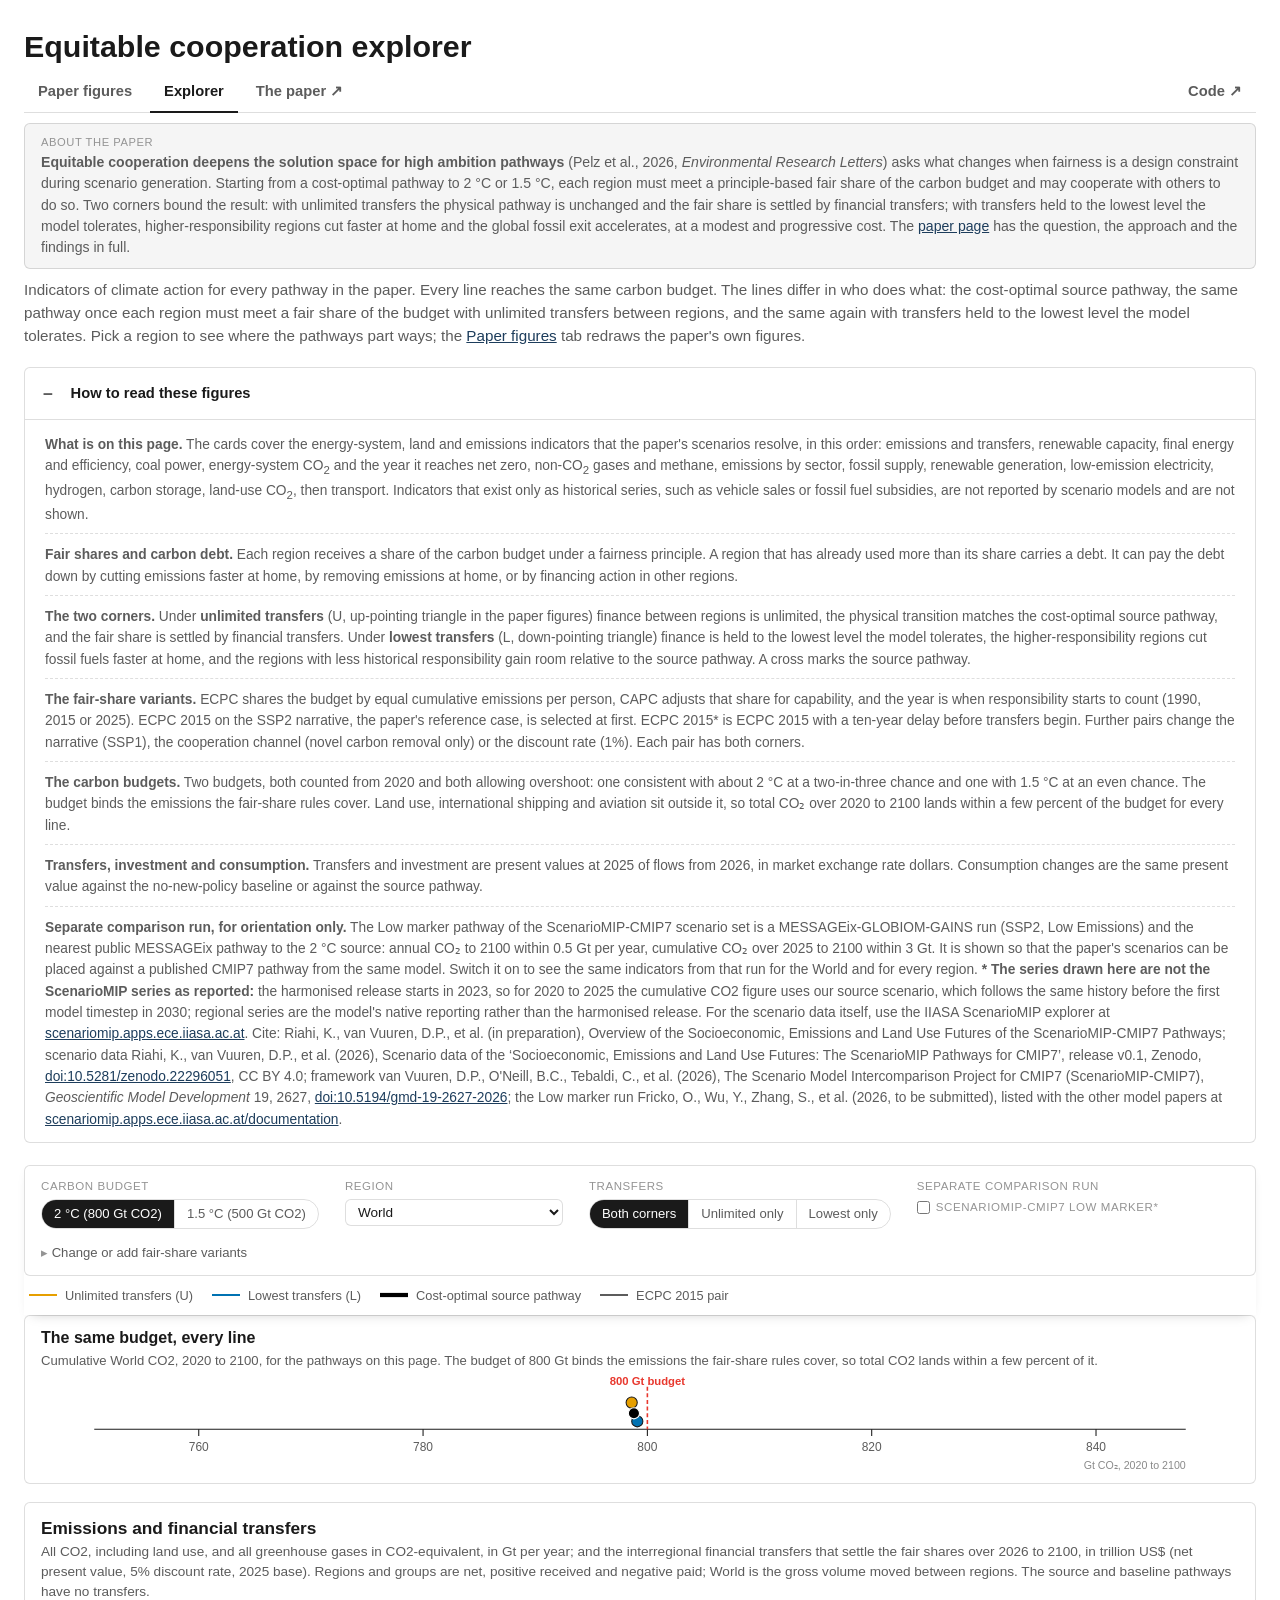
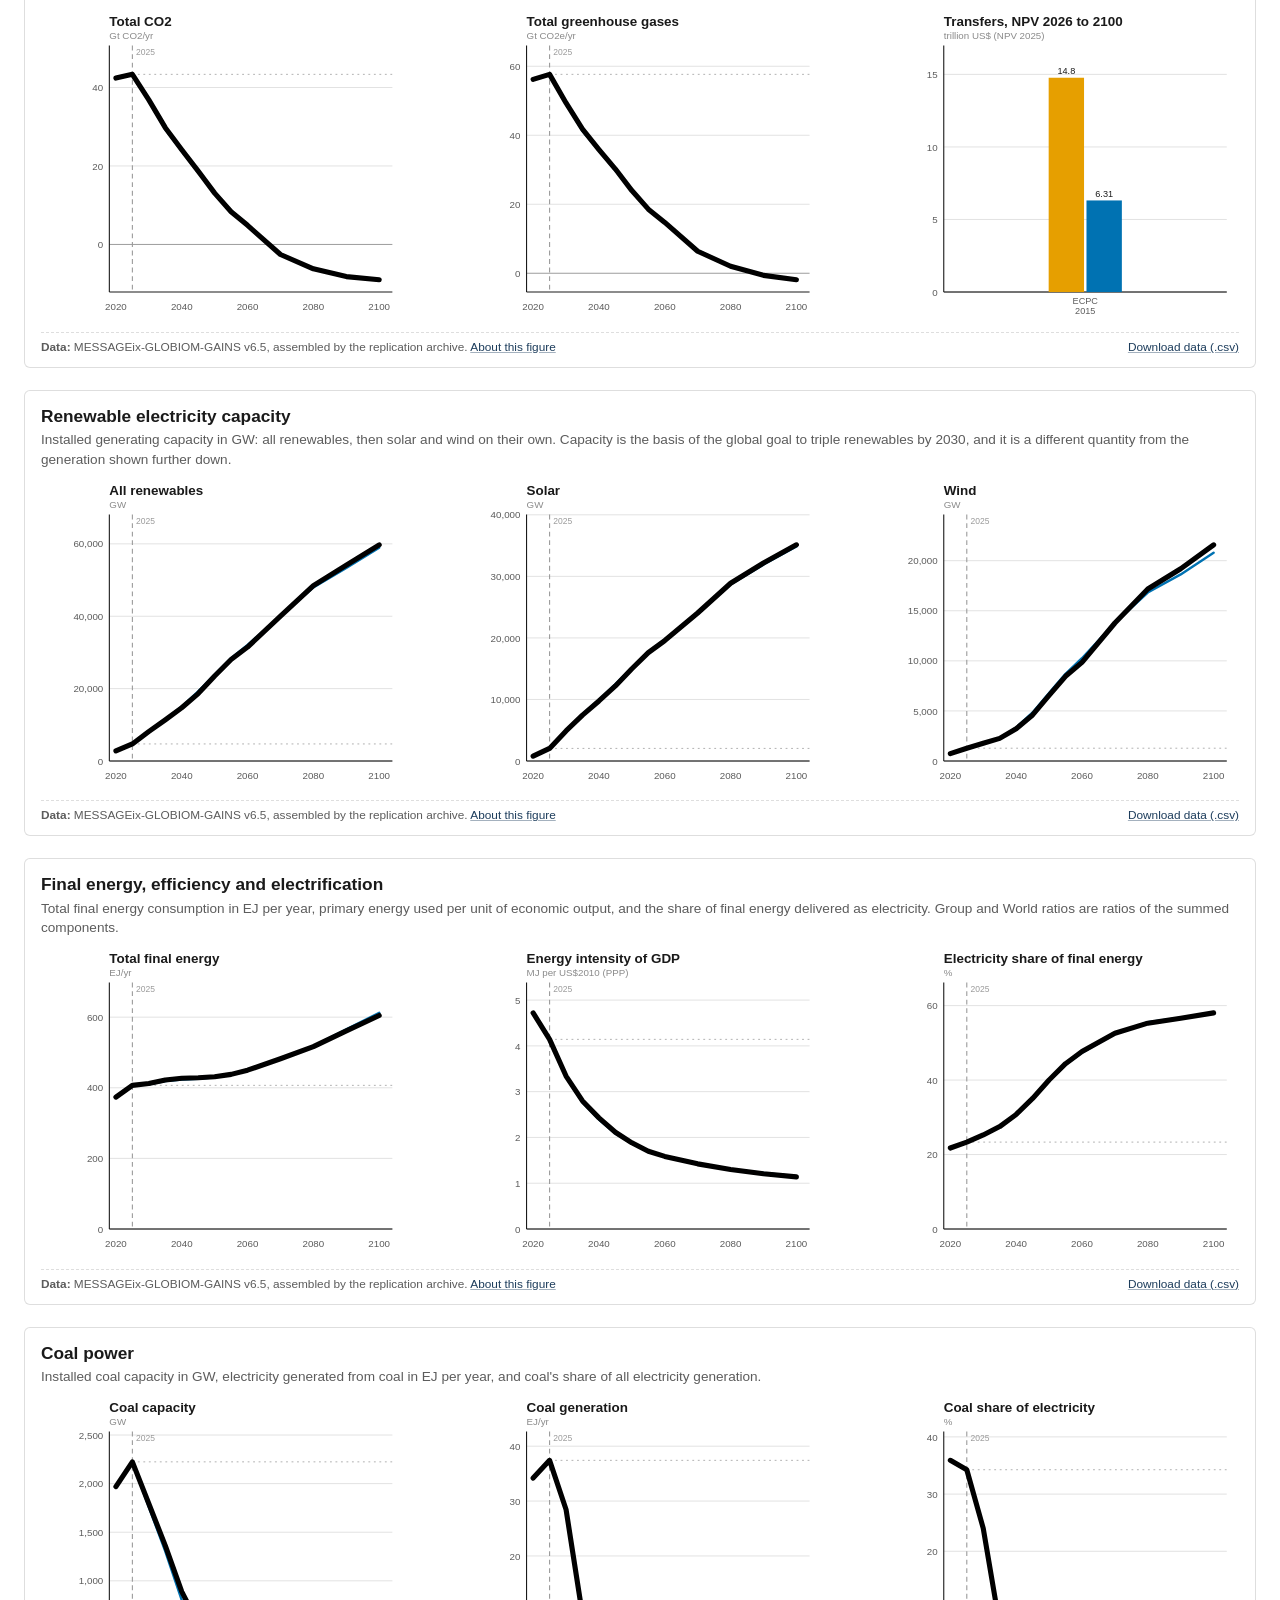
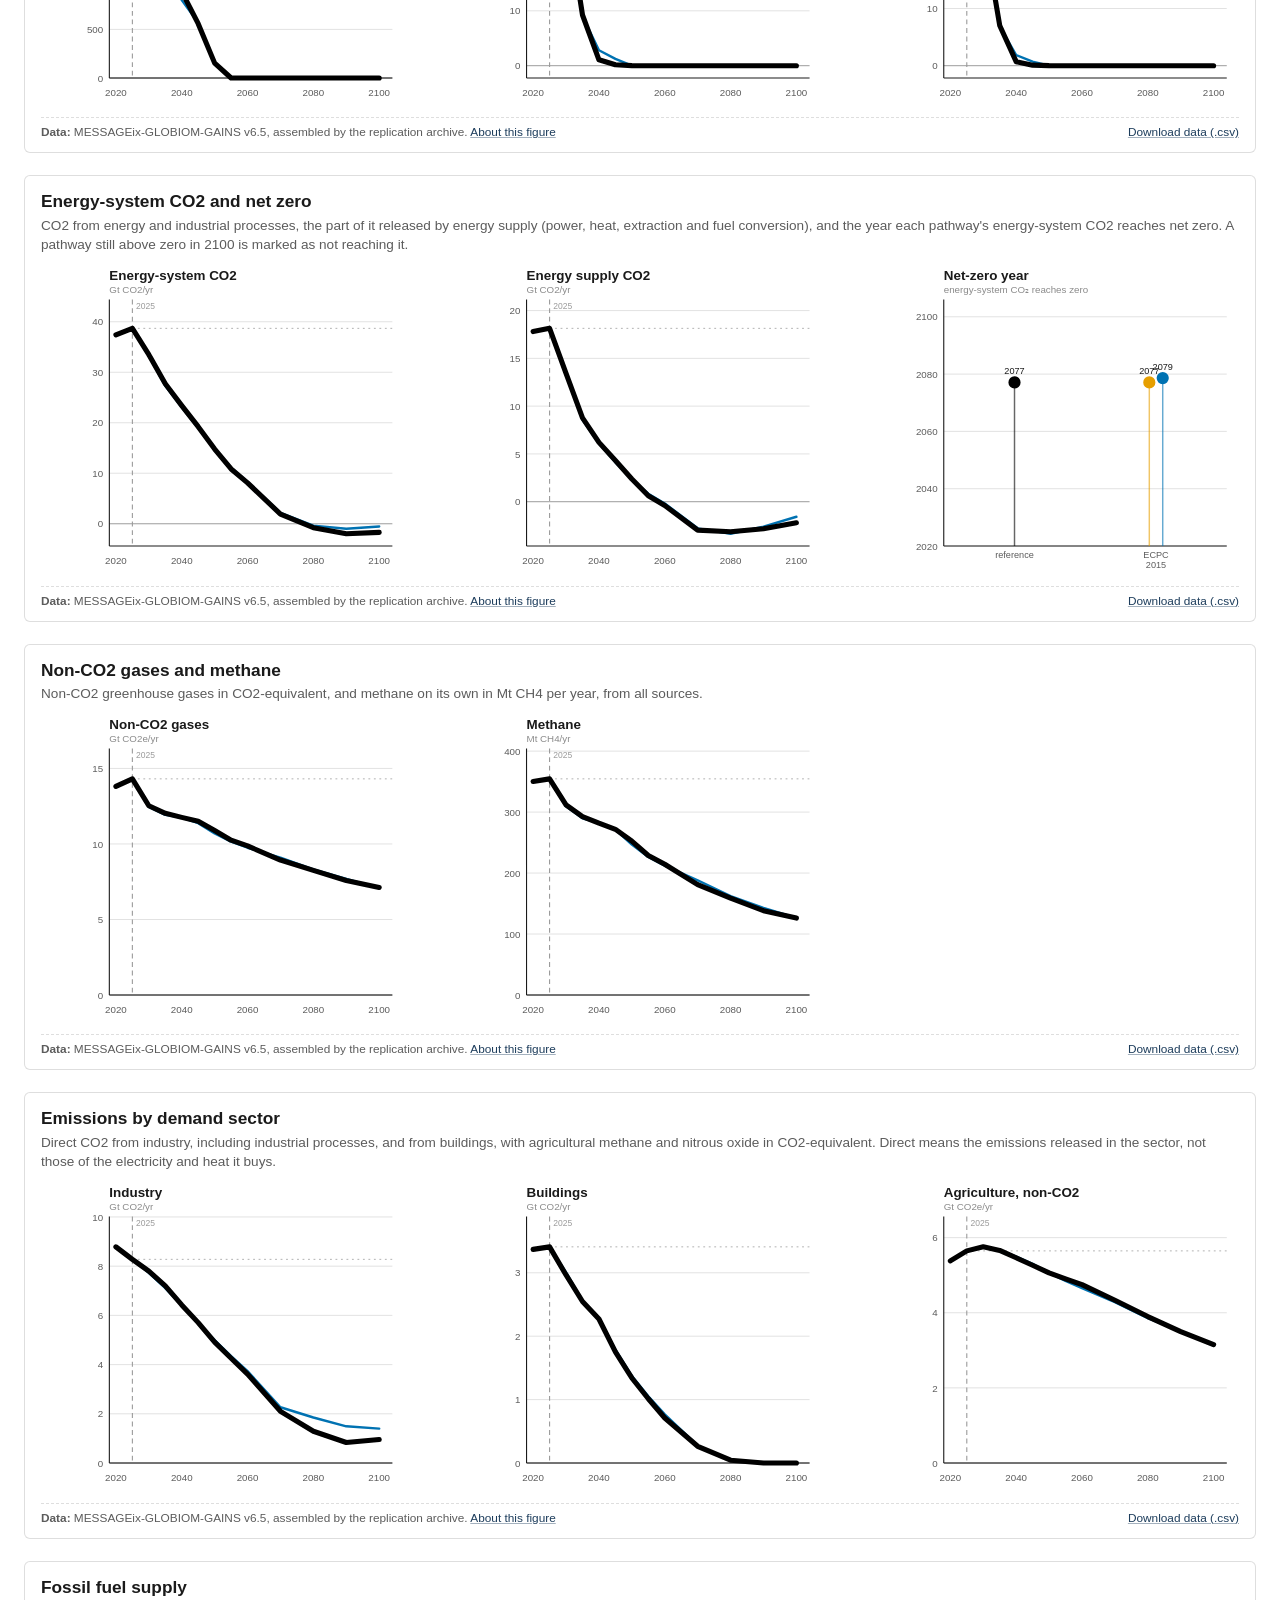
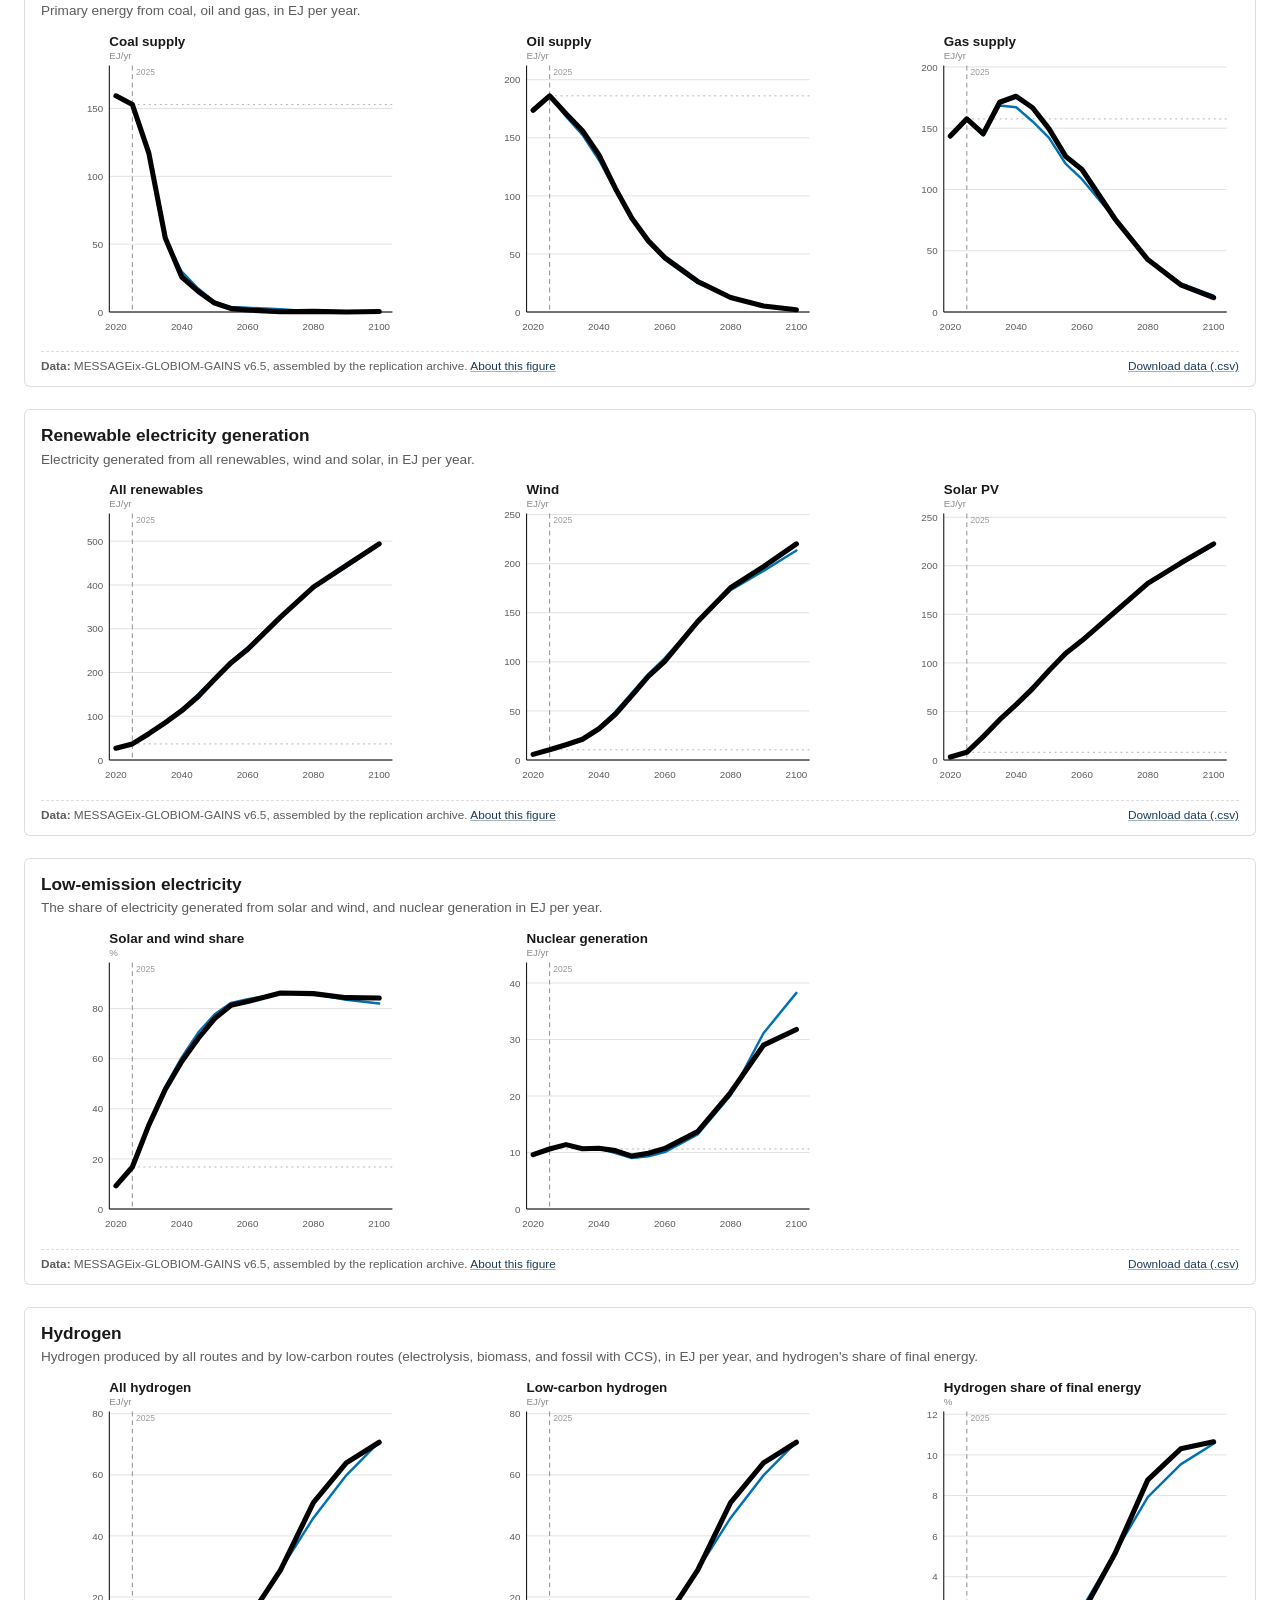
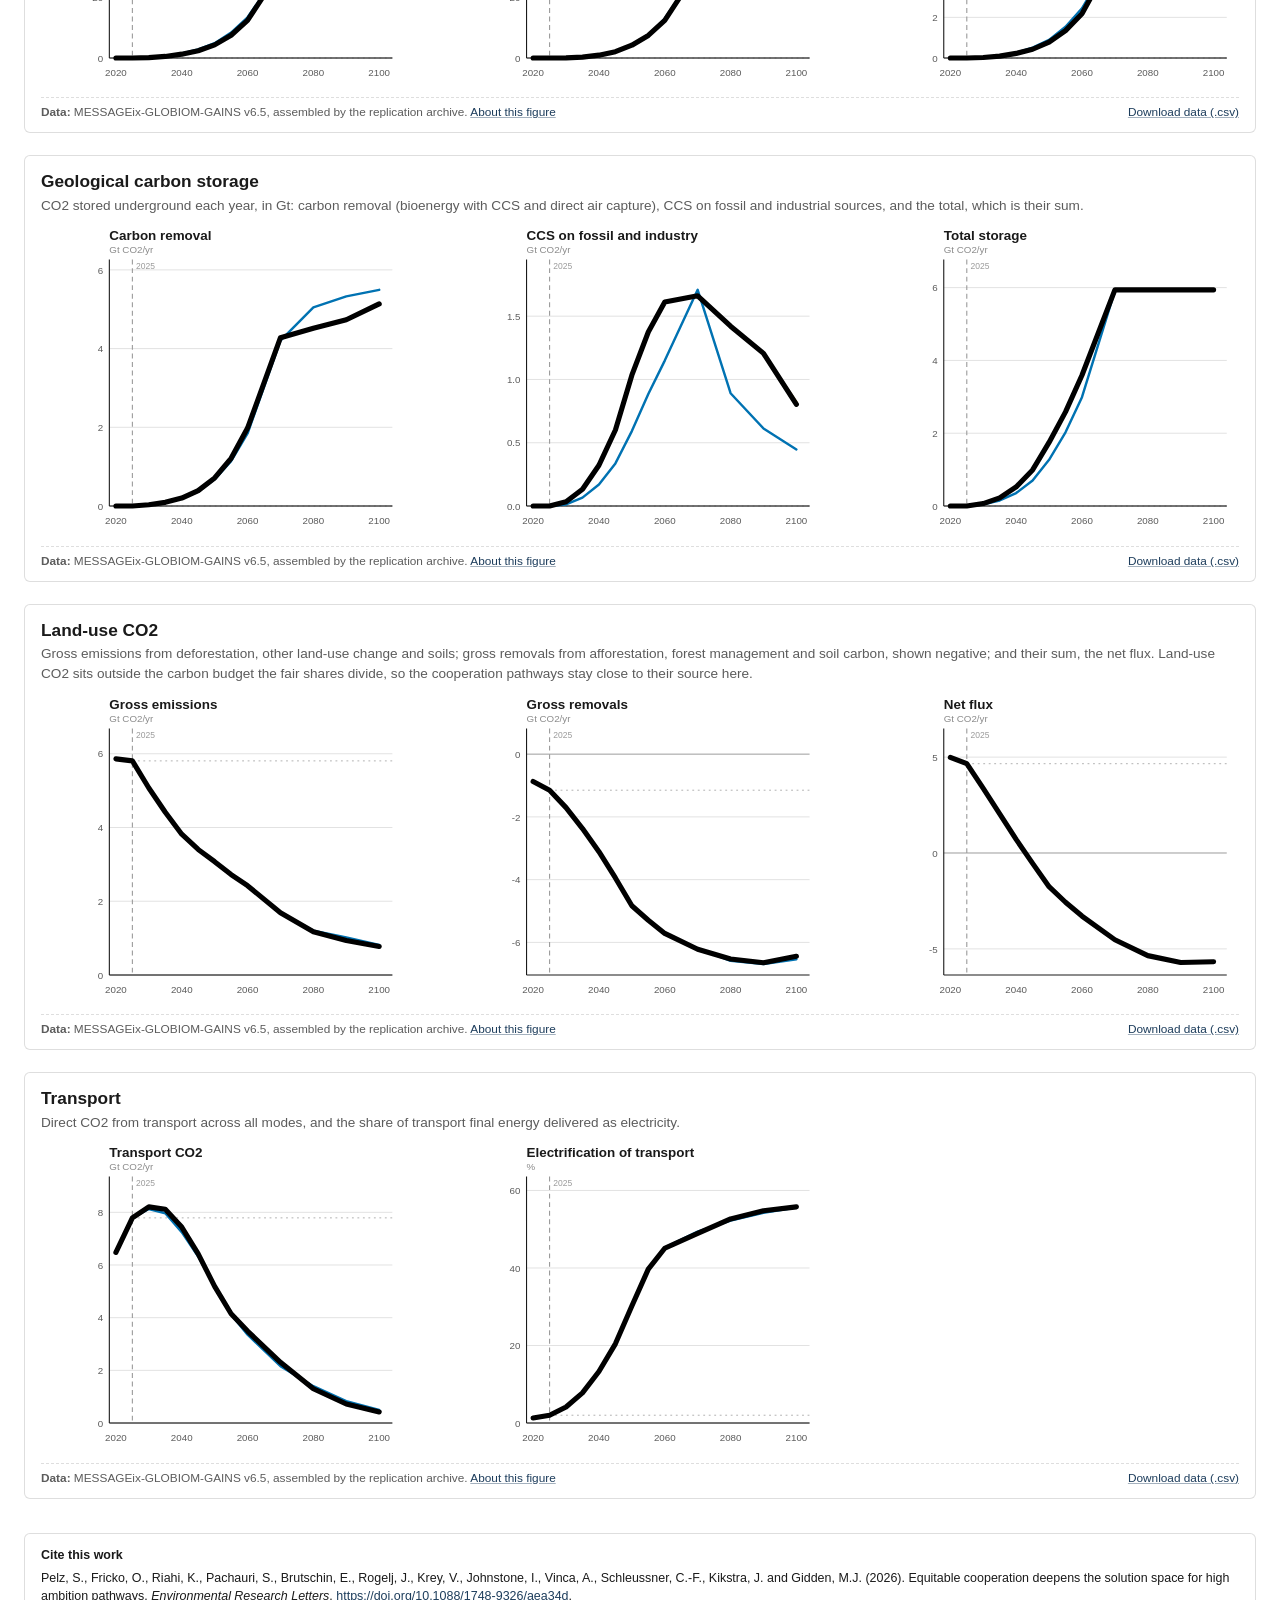
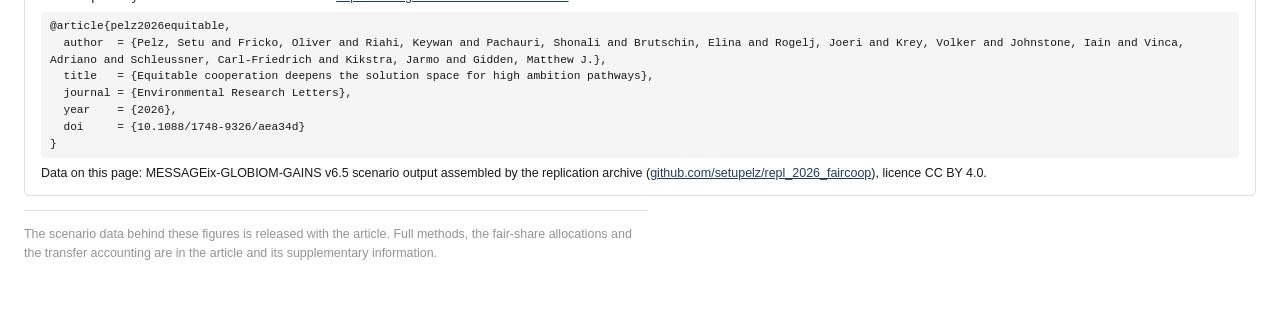
==== commit b4e8a8a7: "site: centre net-zero lollipop pairs over their cluster labels The unlimited and lowest-transfers ma" ====
--- a/site/explorer.html
+++ b/site/explorer.html
@@ -113,6 +113,6 @@
 </div>
 <div id="tip"></div>
 <script src="vendor/d3.v7.min.js"></script>
-<script src="app.js?v=29"></script>
+<script src="app.js?v=30"></script>
 </body>
 </html>
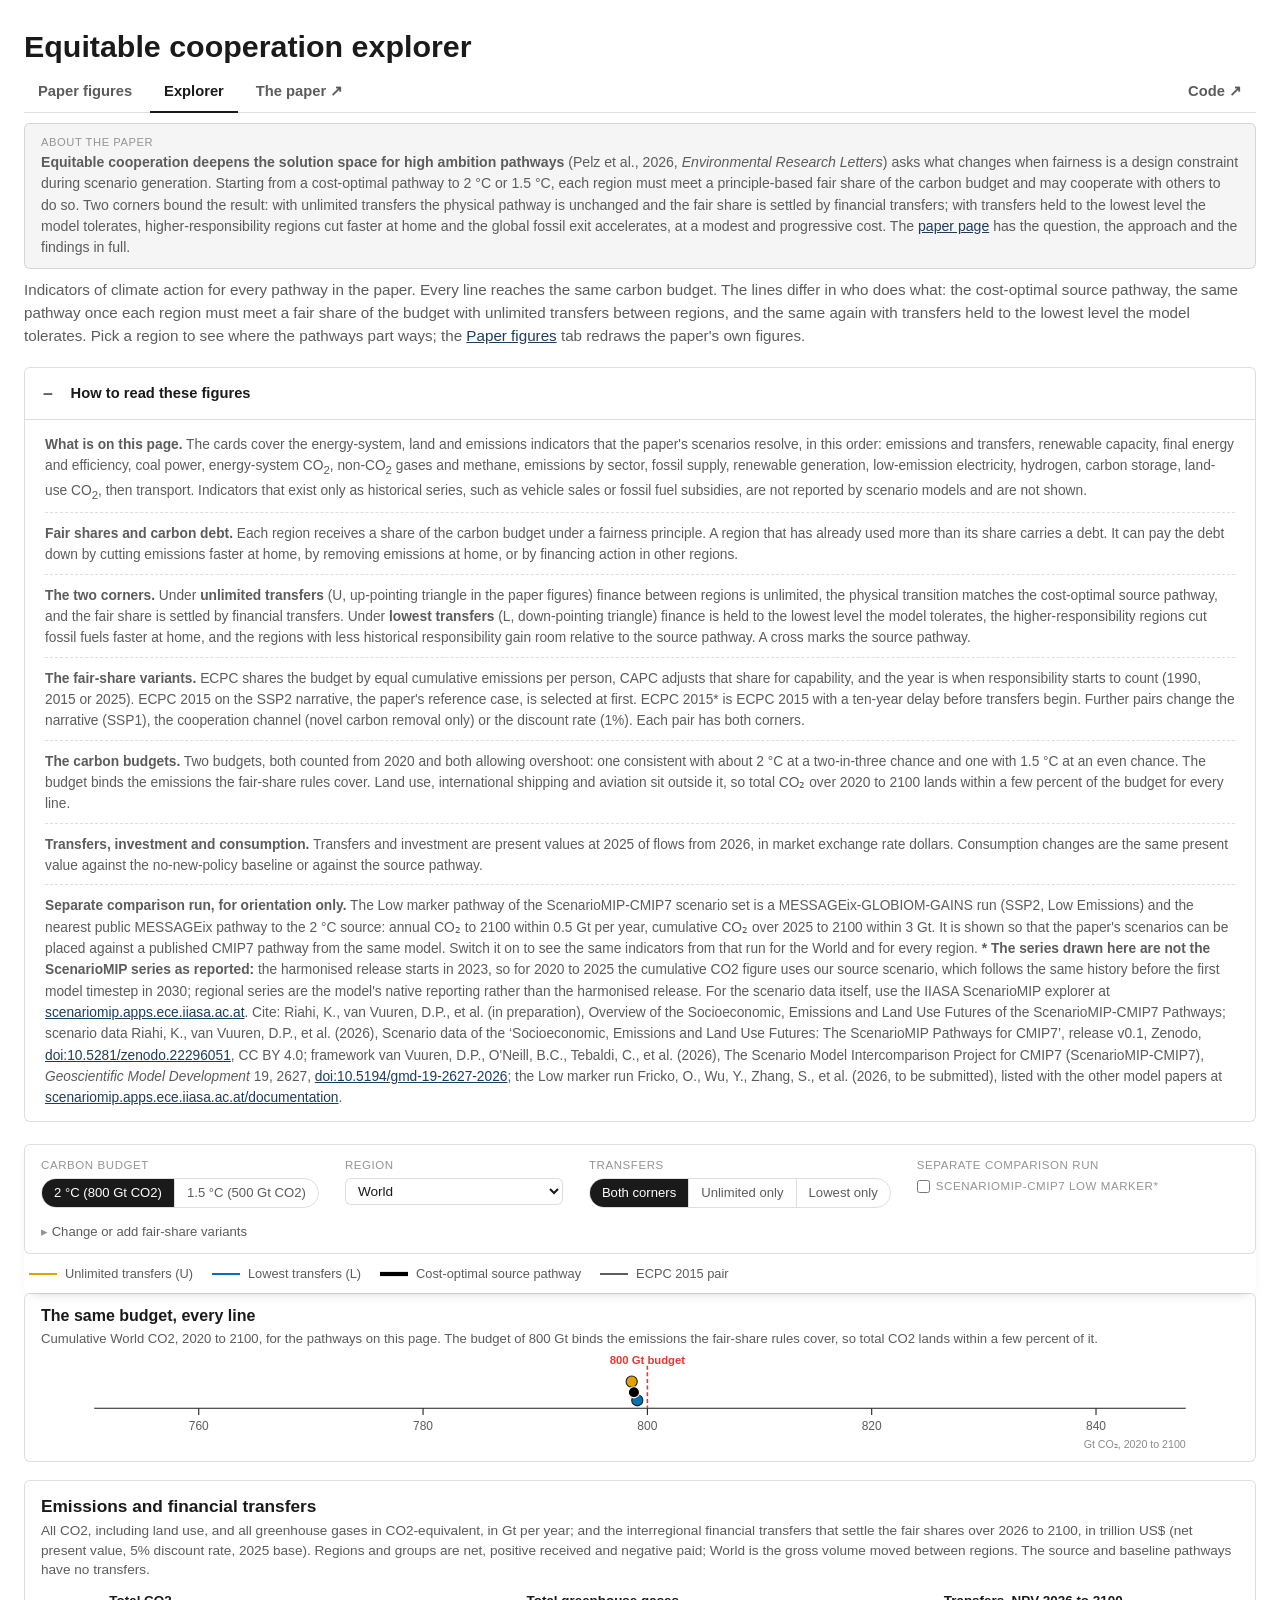
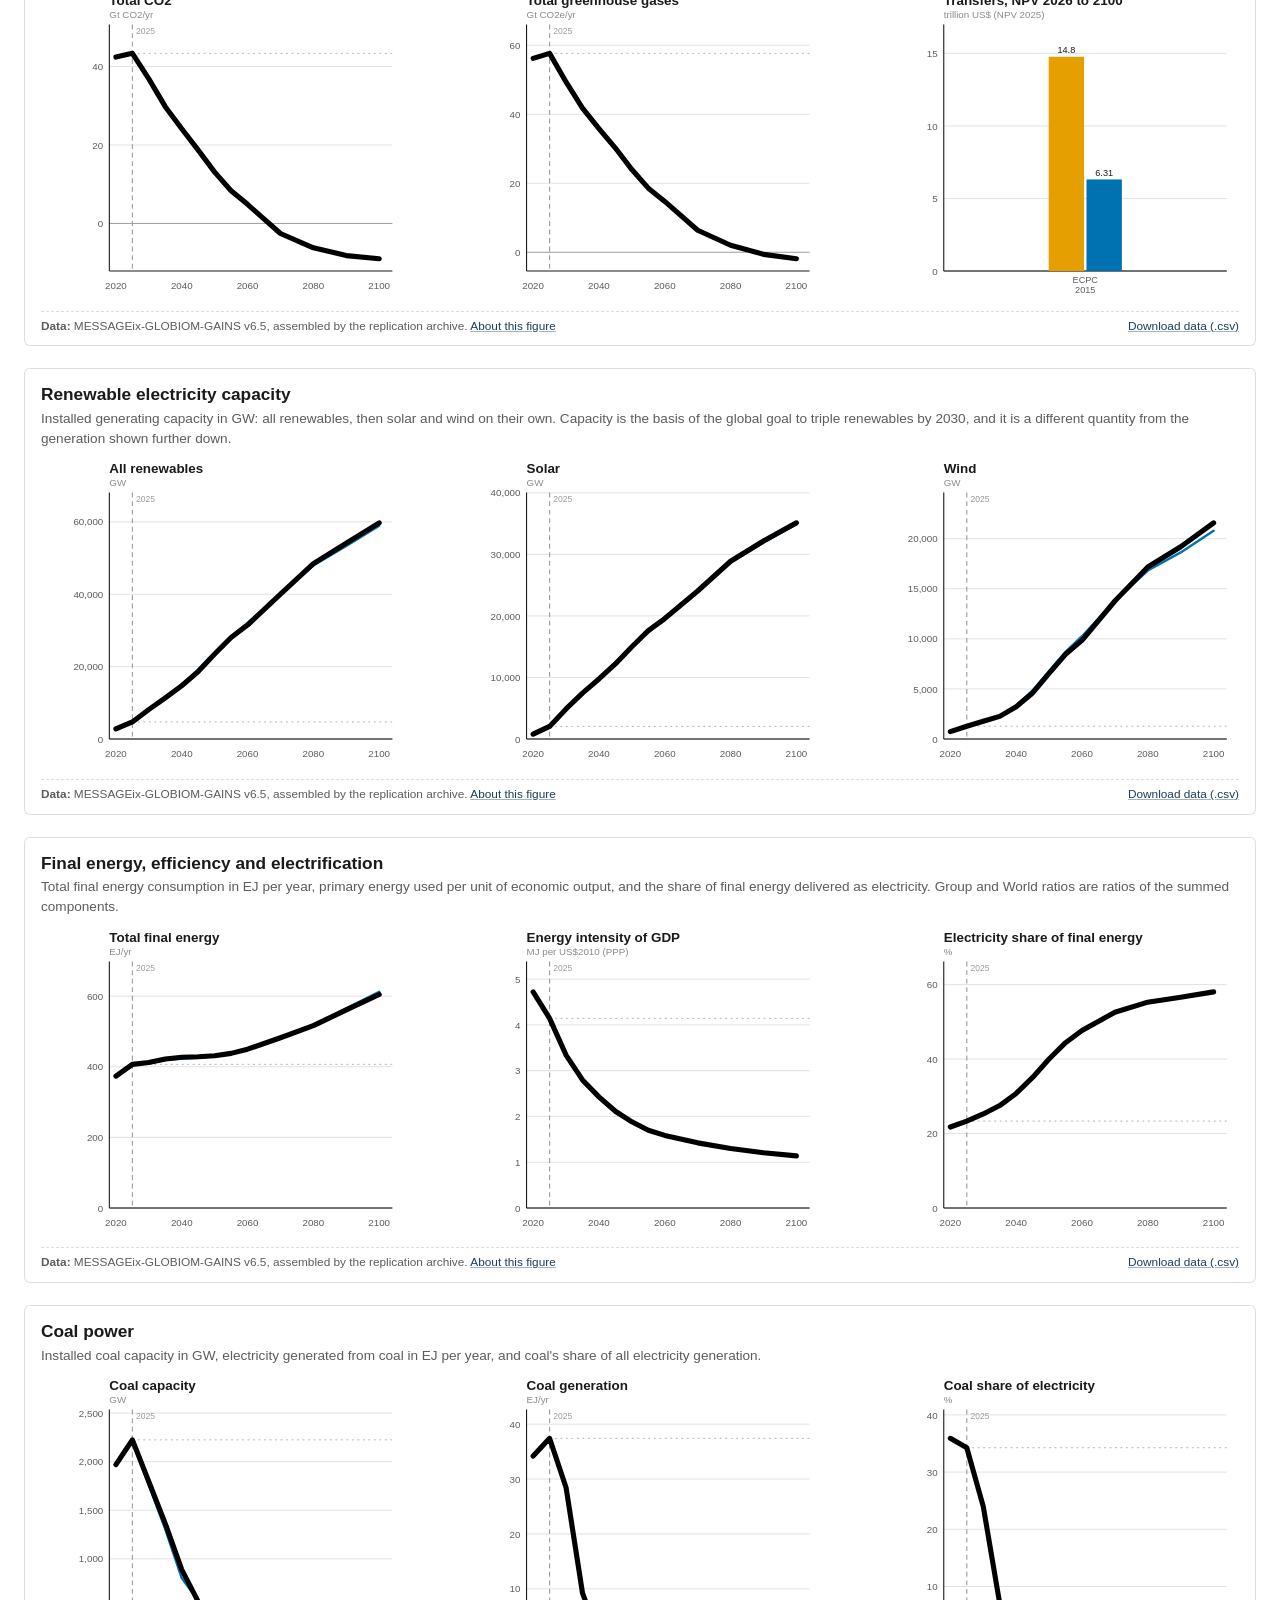
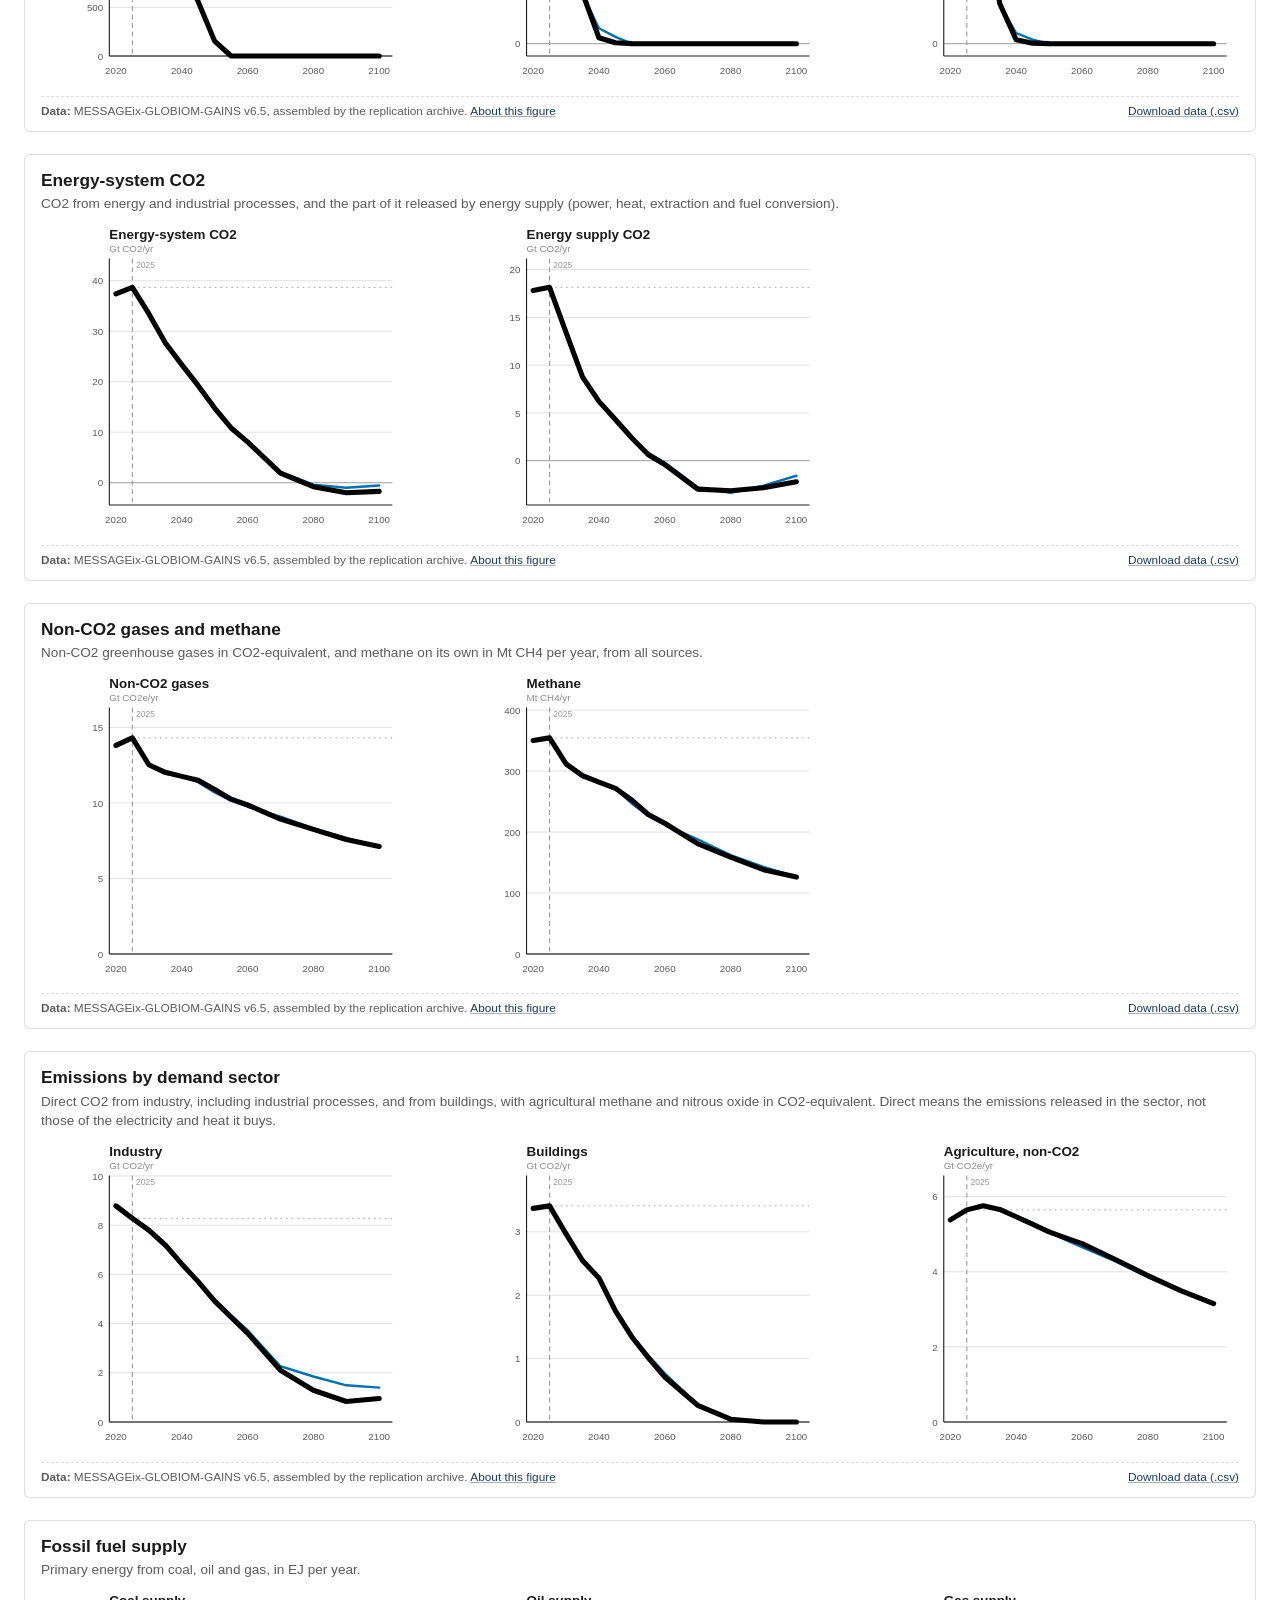
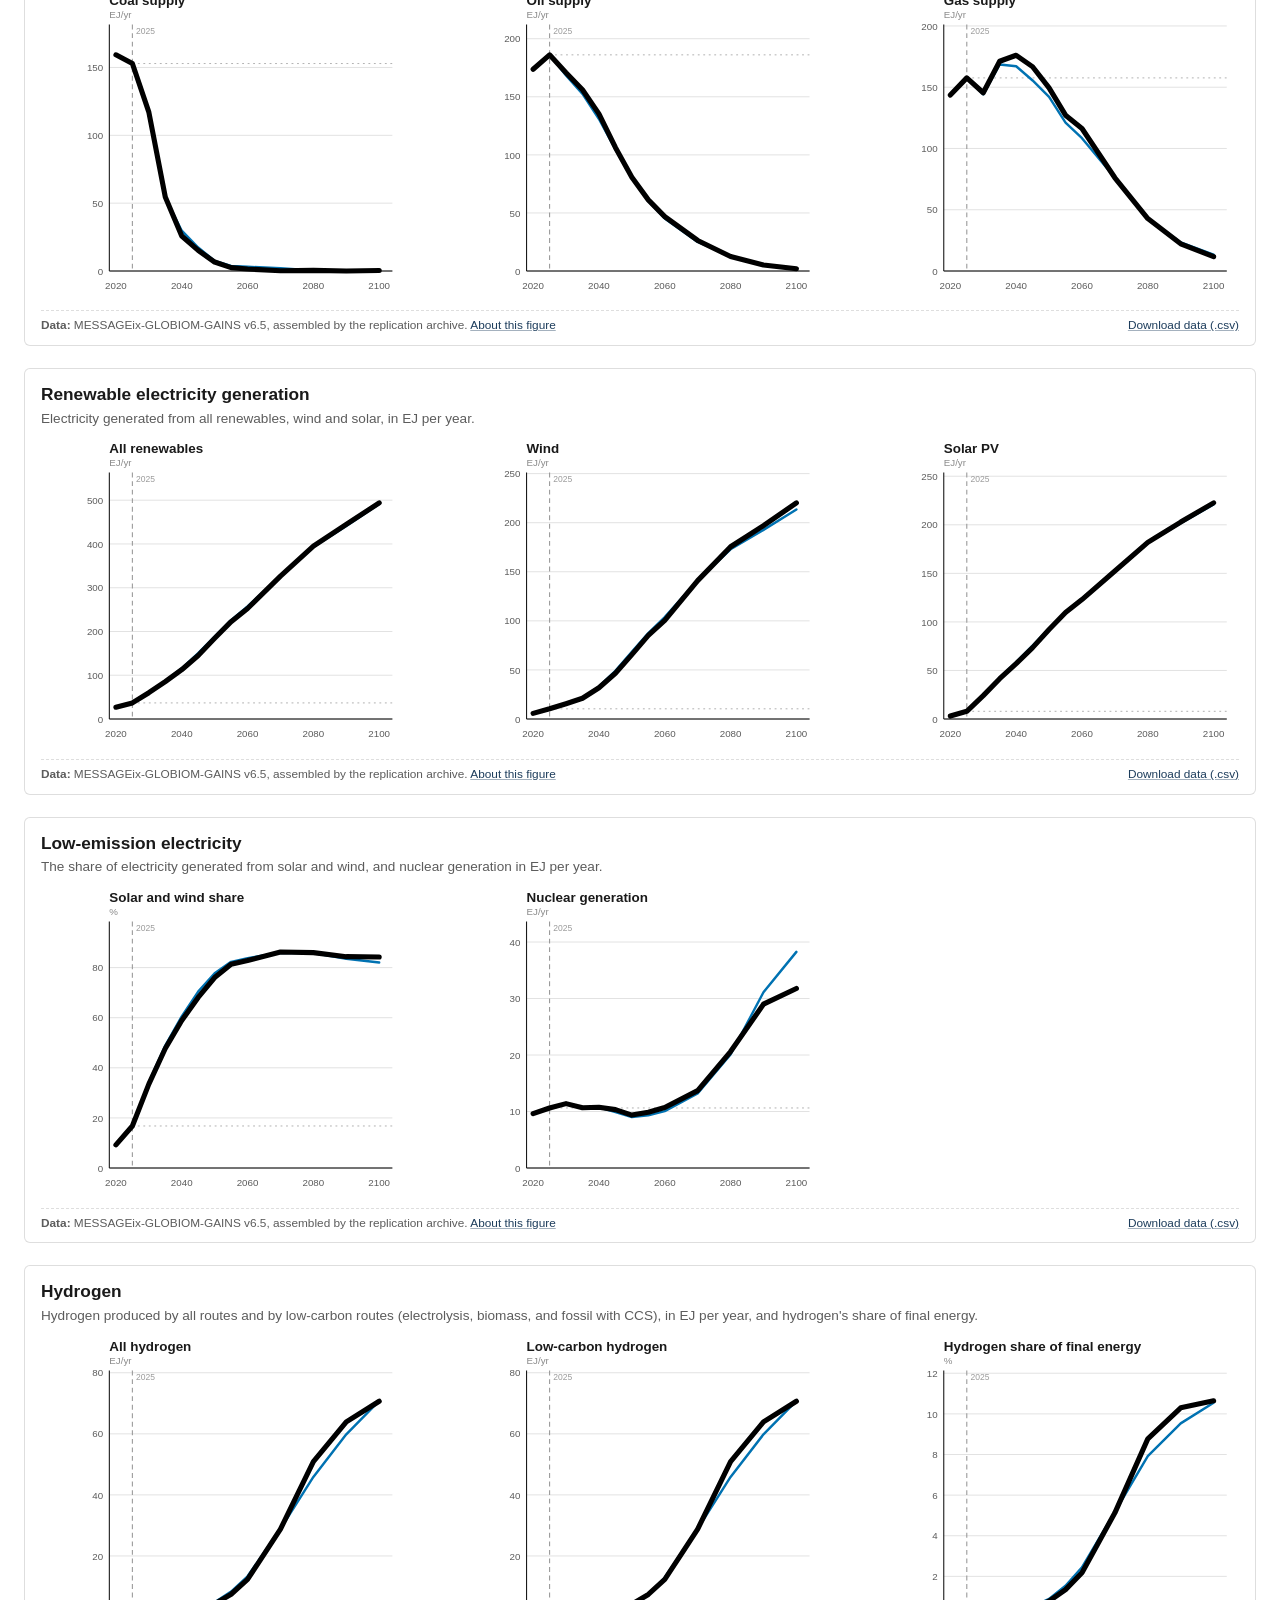
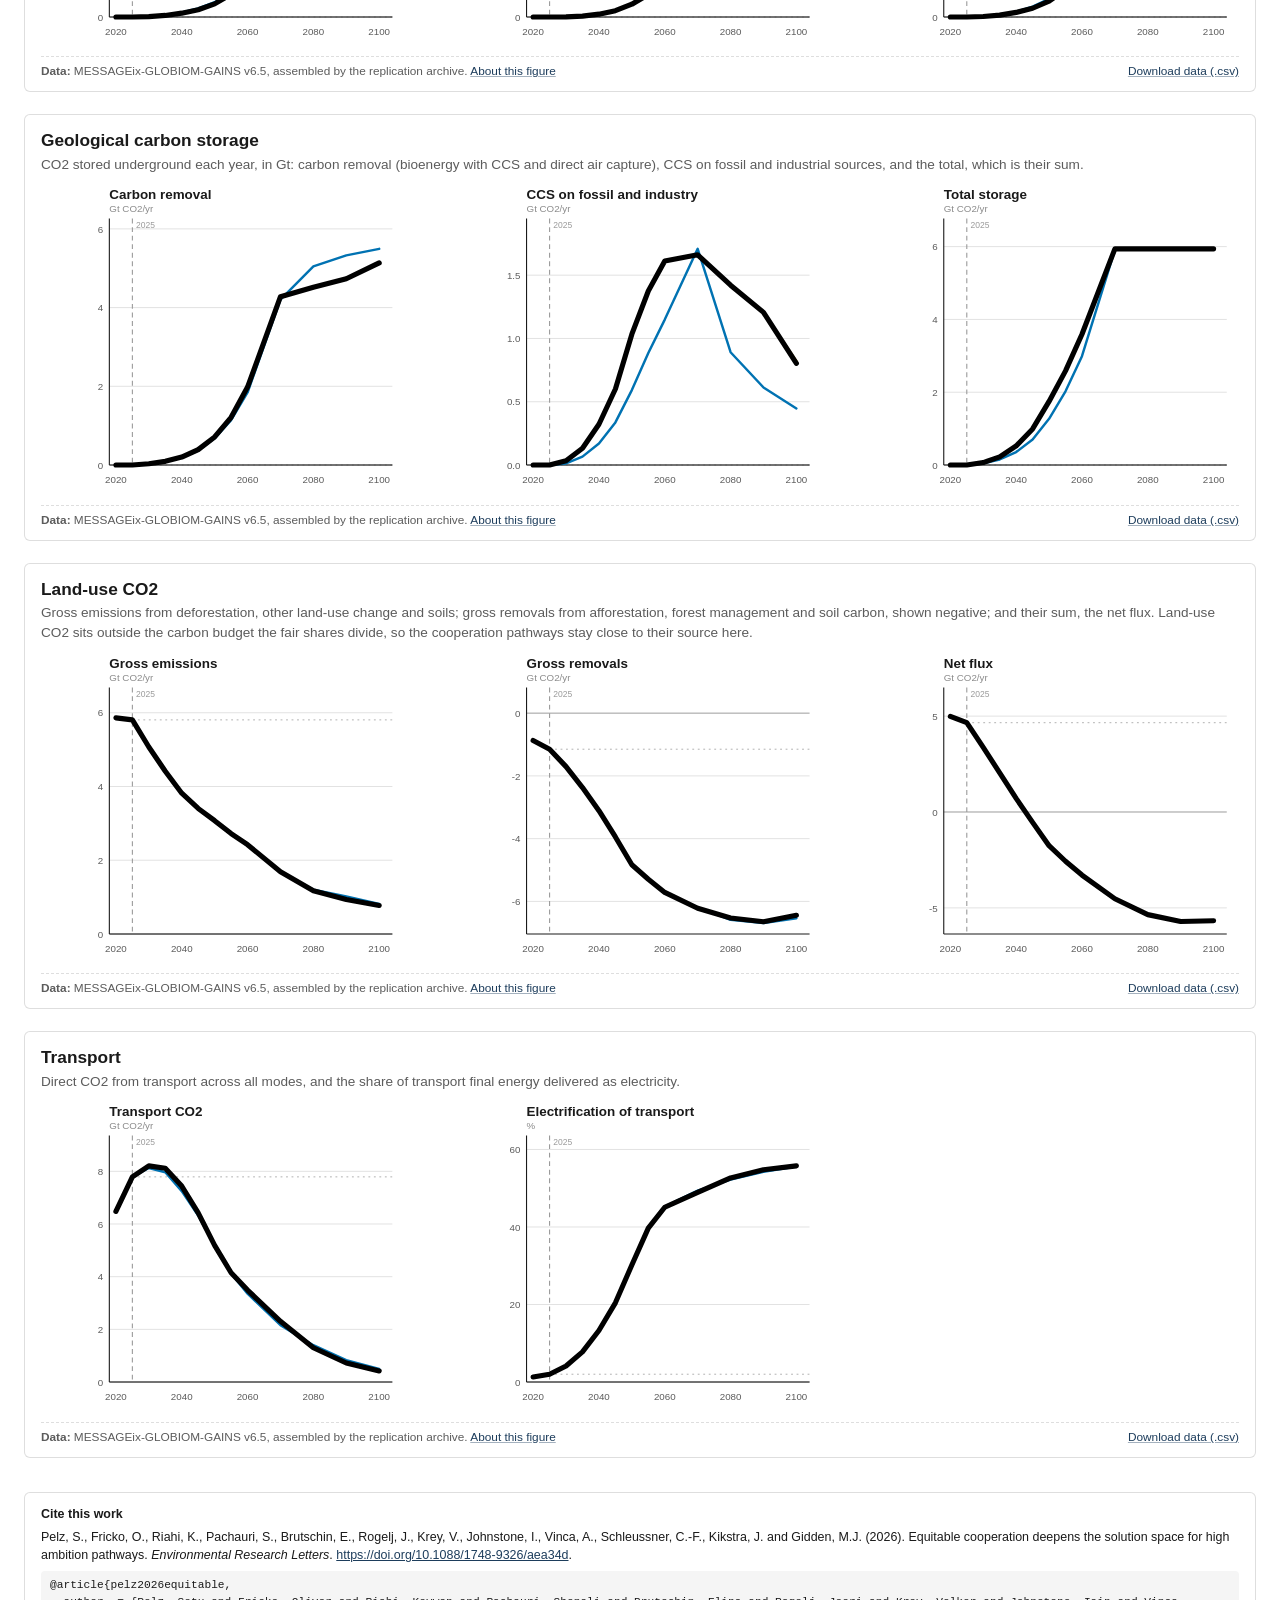
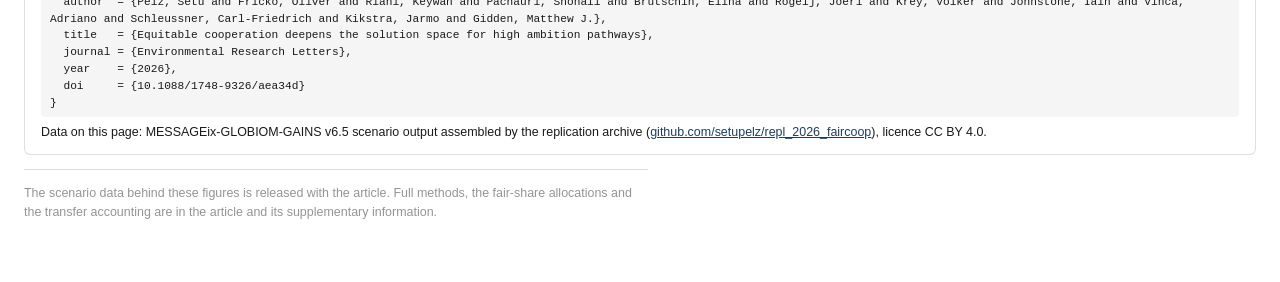
==== commit 990b0d20: "site: drop the net-zero year panel A pathway whose energy-system CO2 bottoms out a few hundredths of" ====
--- a/site/explorer.html
+++ b/site/explorer.html
@@ -35,8 +35,8 @@
     <div class="howto-body">
       <div class="howto-note"><b>What is on this page.</b> The cards cover the energy-system, land and
       emissions indicators that the paper's scenarios resolve, in this order: emissions and transfers,
-      renewable capacity, final energy and efficiency, coal power, energy-system CO<sub>2</sub> and the year it
-      reaches net zero, non-CO<sub>2</sub> gases and methane, emissions by sector, fossil supply, renewable
+      renewable capacity, final energy and efficiency, coal power, energy-system CO<sub>2</sub>,
+      non-CO<sub>2</sub> gases and methane, emissions by sector, fossil supply, renewable
       generation, low-emission electricity, hydrogen, carbon storage, land-use CO<sub>2</sub>, then transport.
       Indicators that exist only as historical series, such as vehicle sales or fossil fuel subsidies, are
       not reported by scenario models and are not shown.</div>
@@ -113,6 +113,6 @@
 </div>
 <div id="tip"></div>
 <script src="vendor/d3.v7.min.js"></script>
-<script src="app.js?v=30"></script>
+<script src="app.js?v=31"></script>
 </body>
 </html>
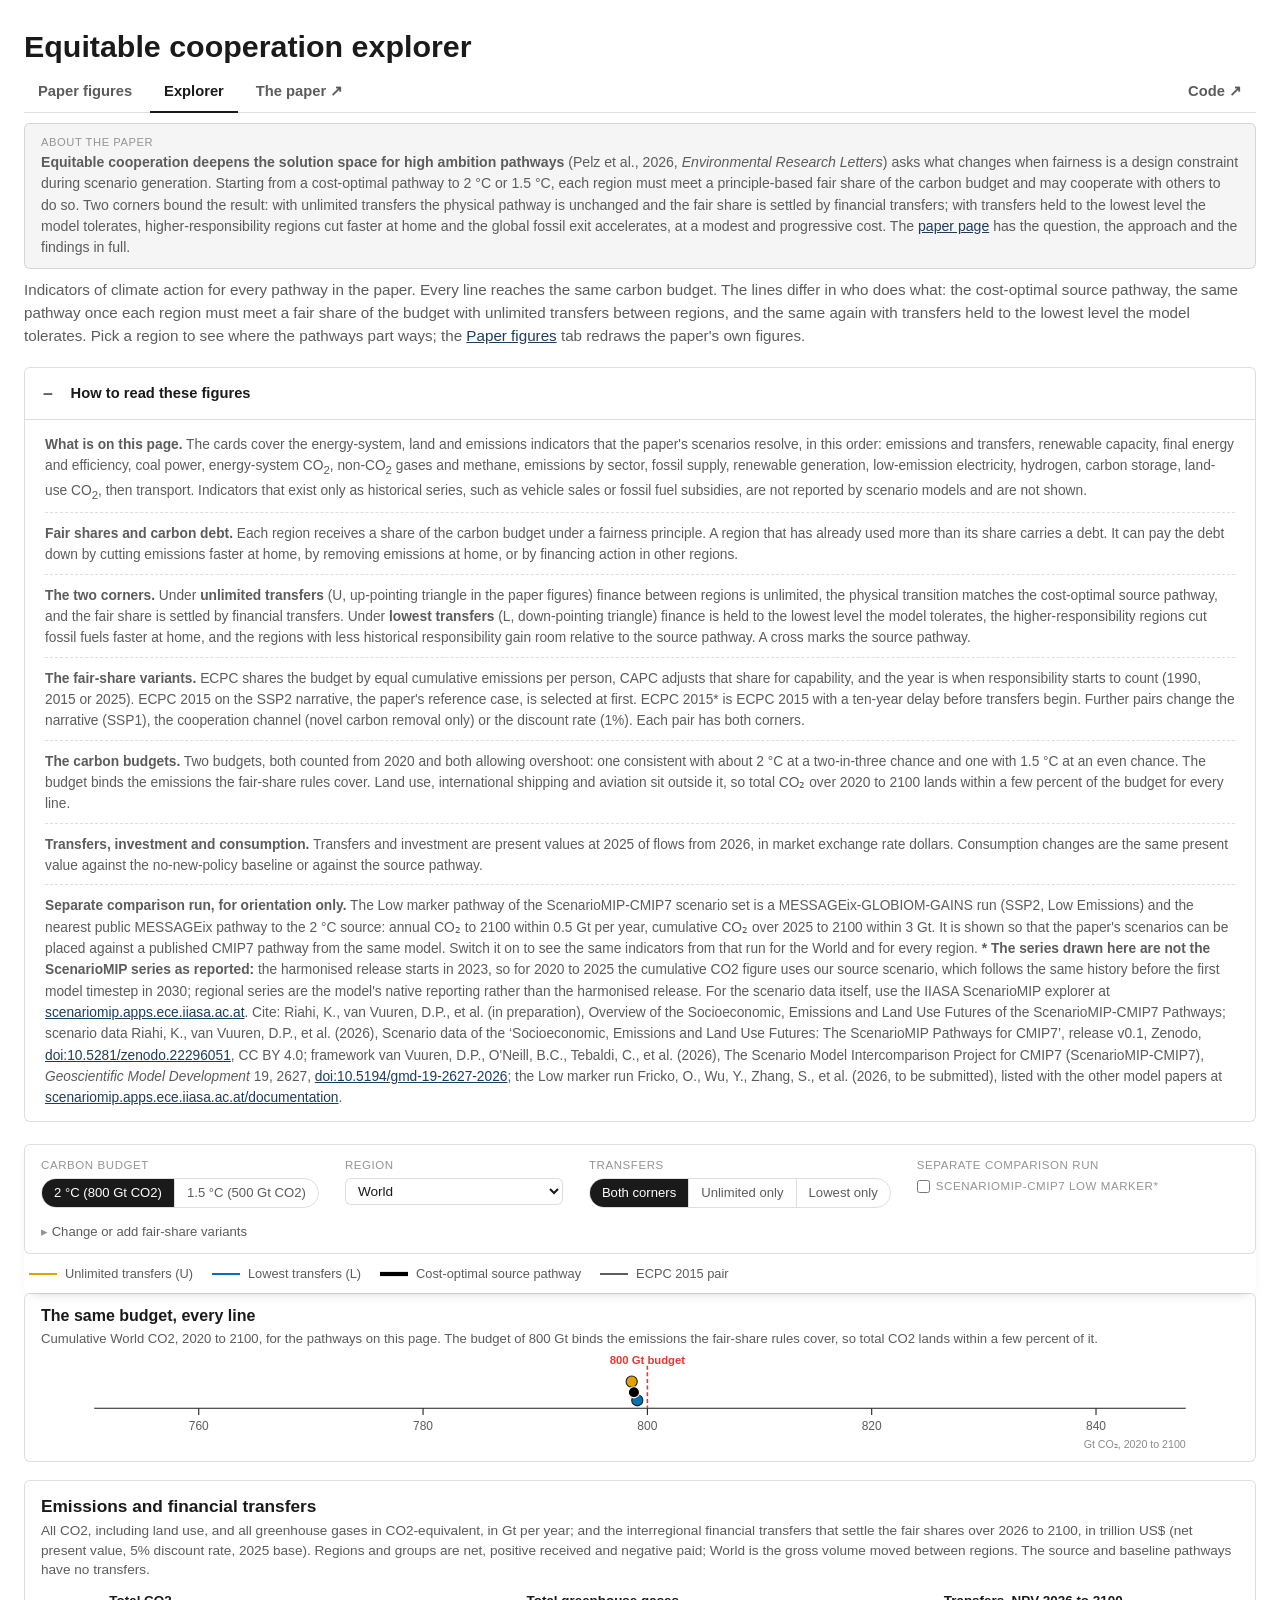
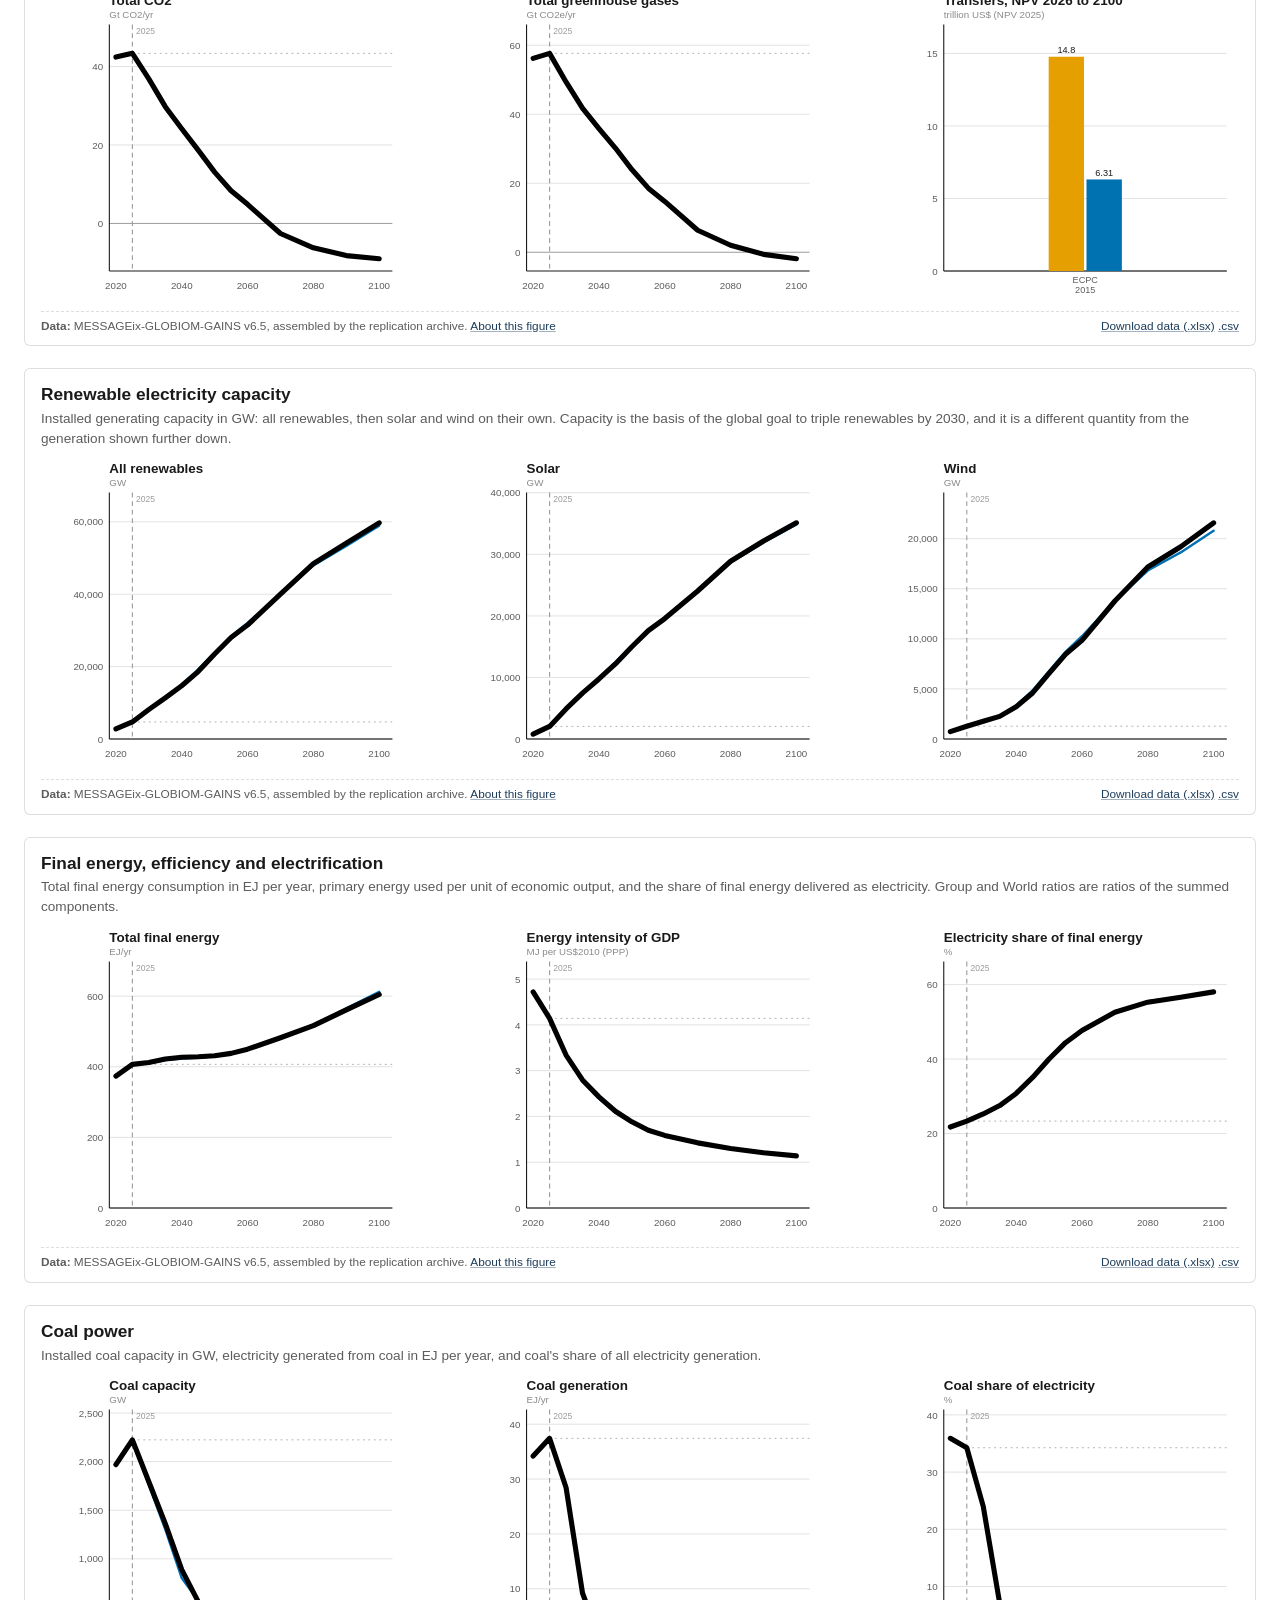
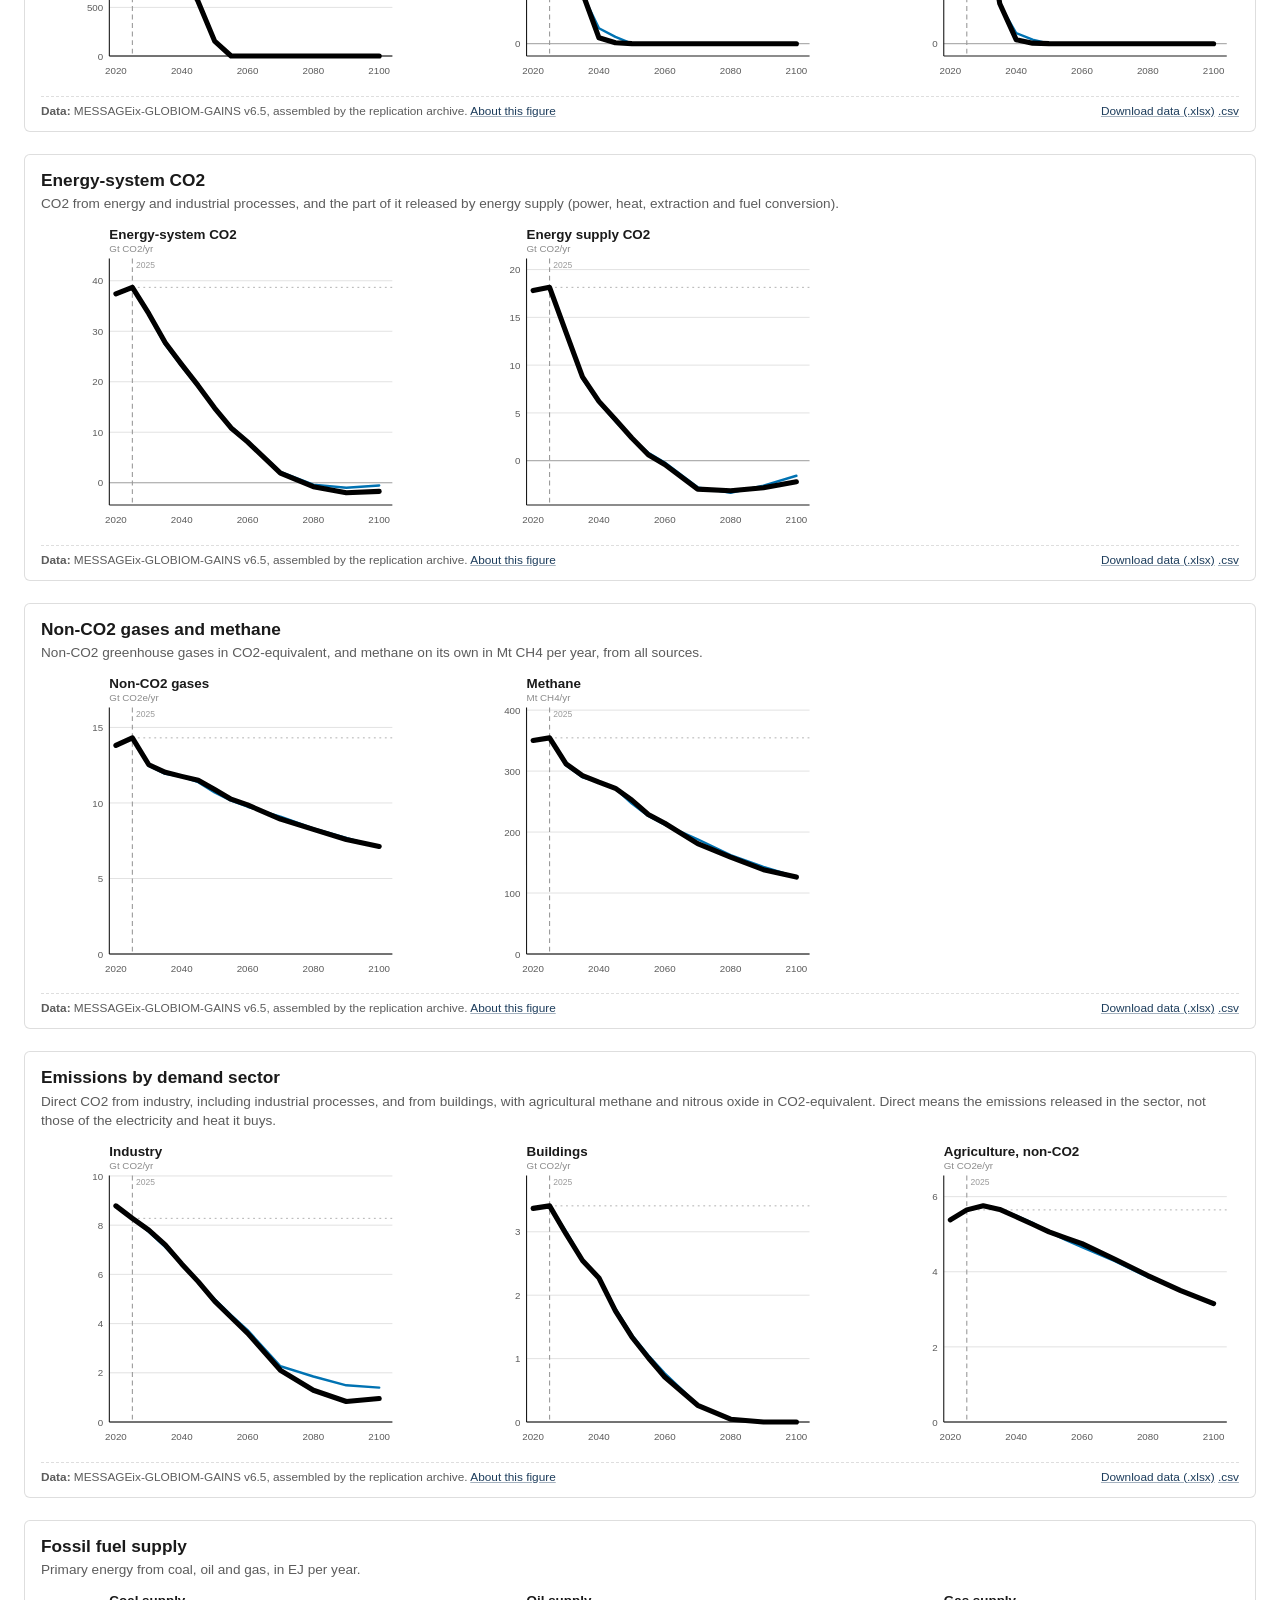
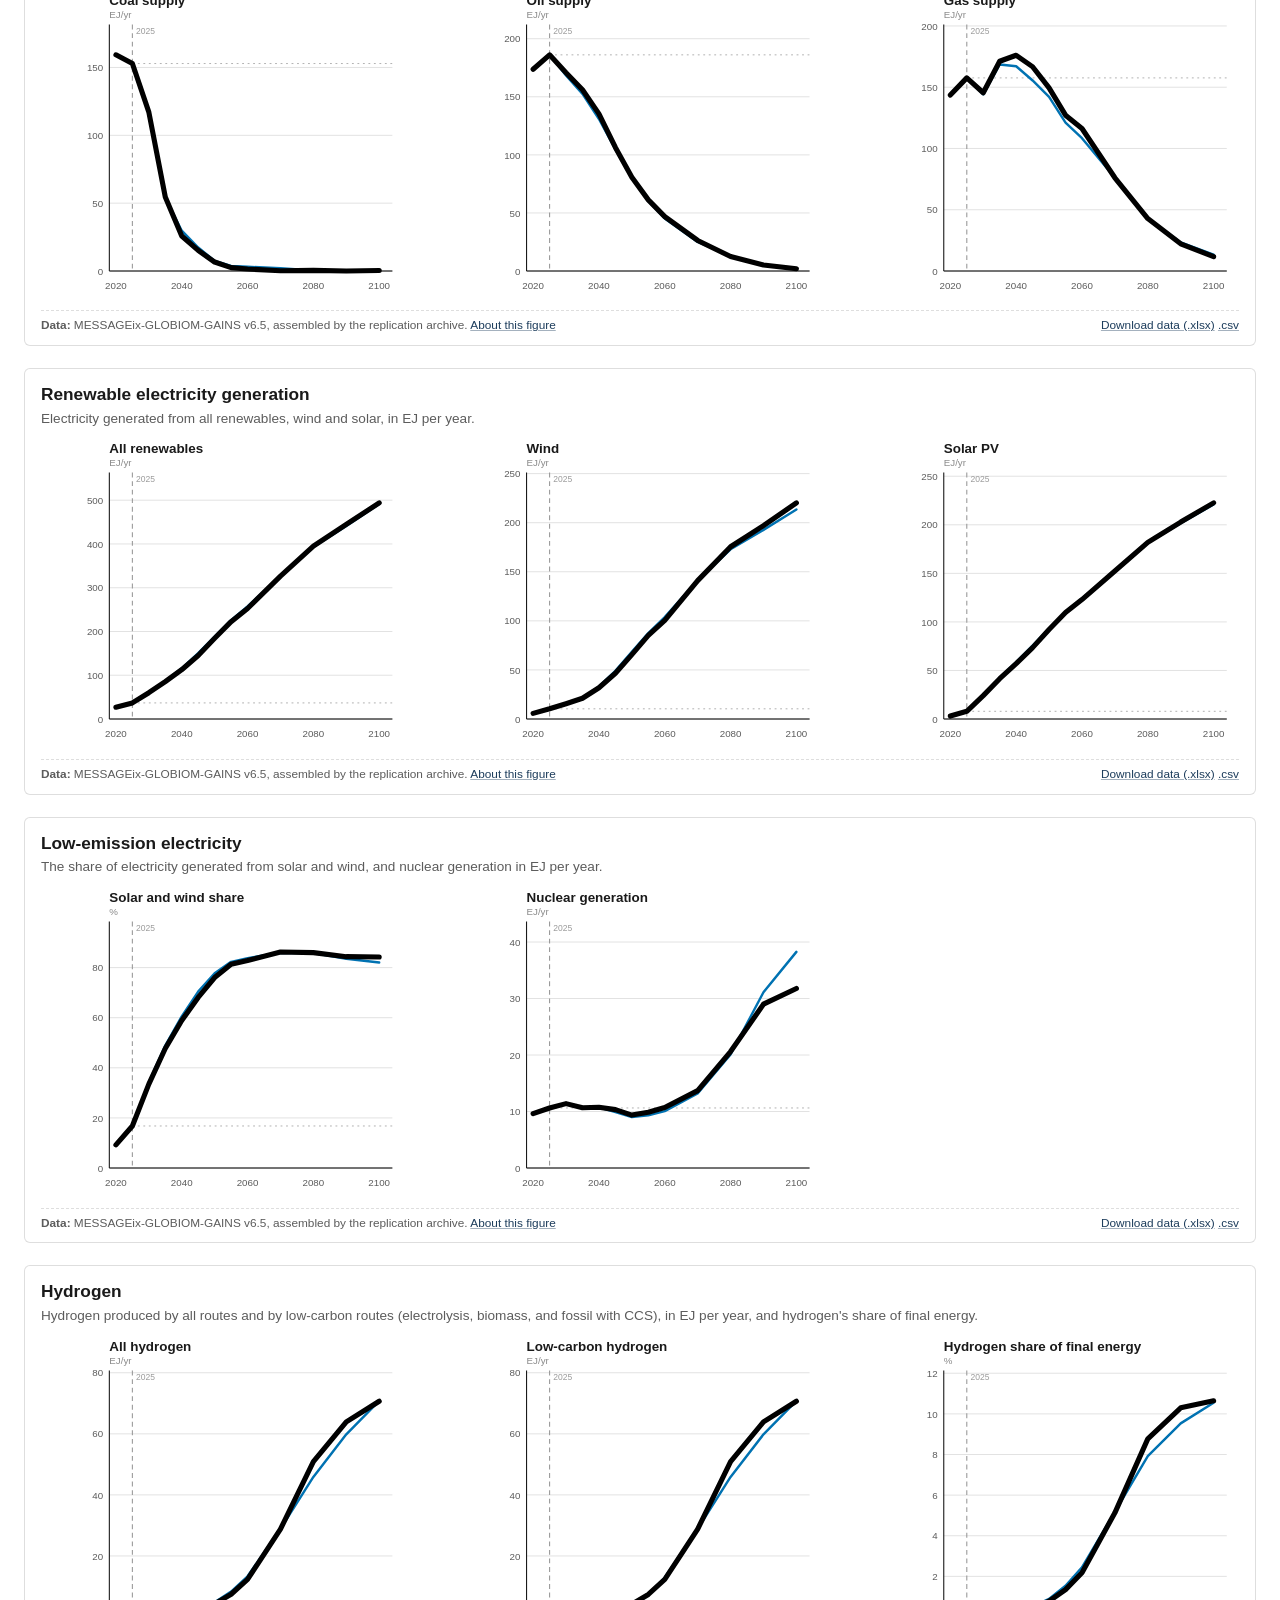
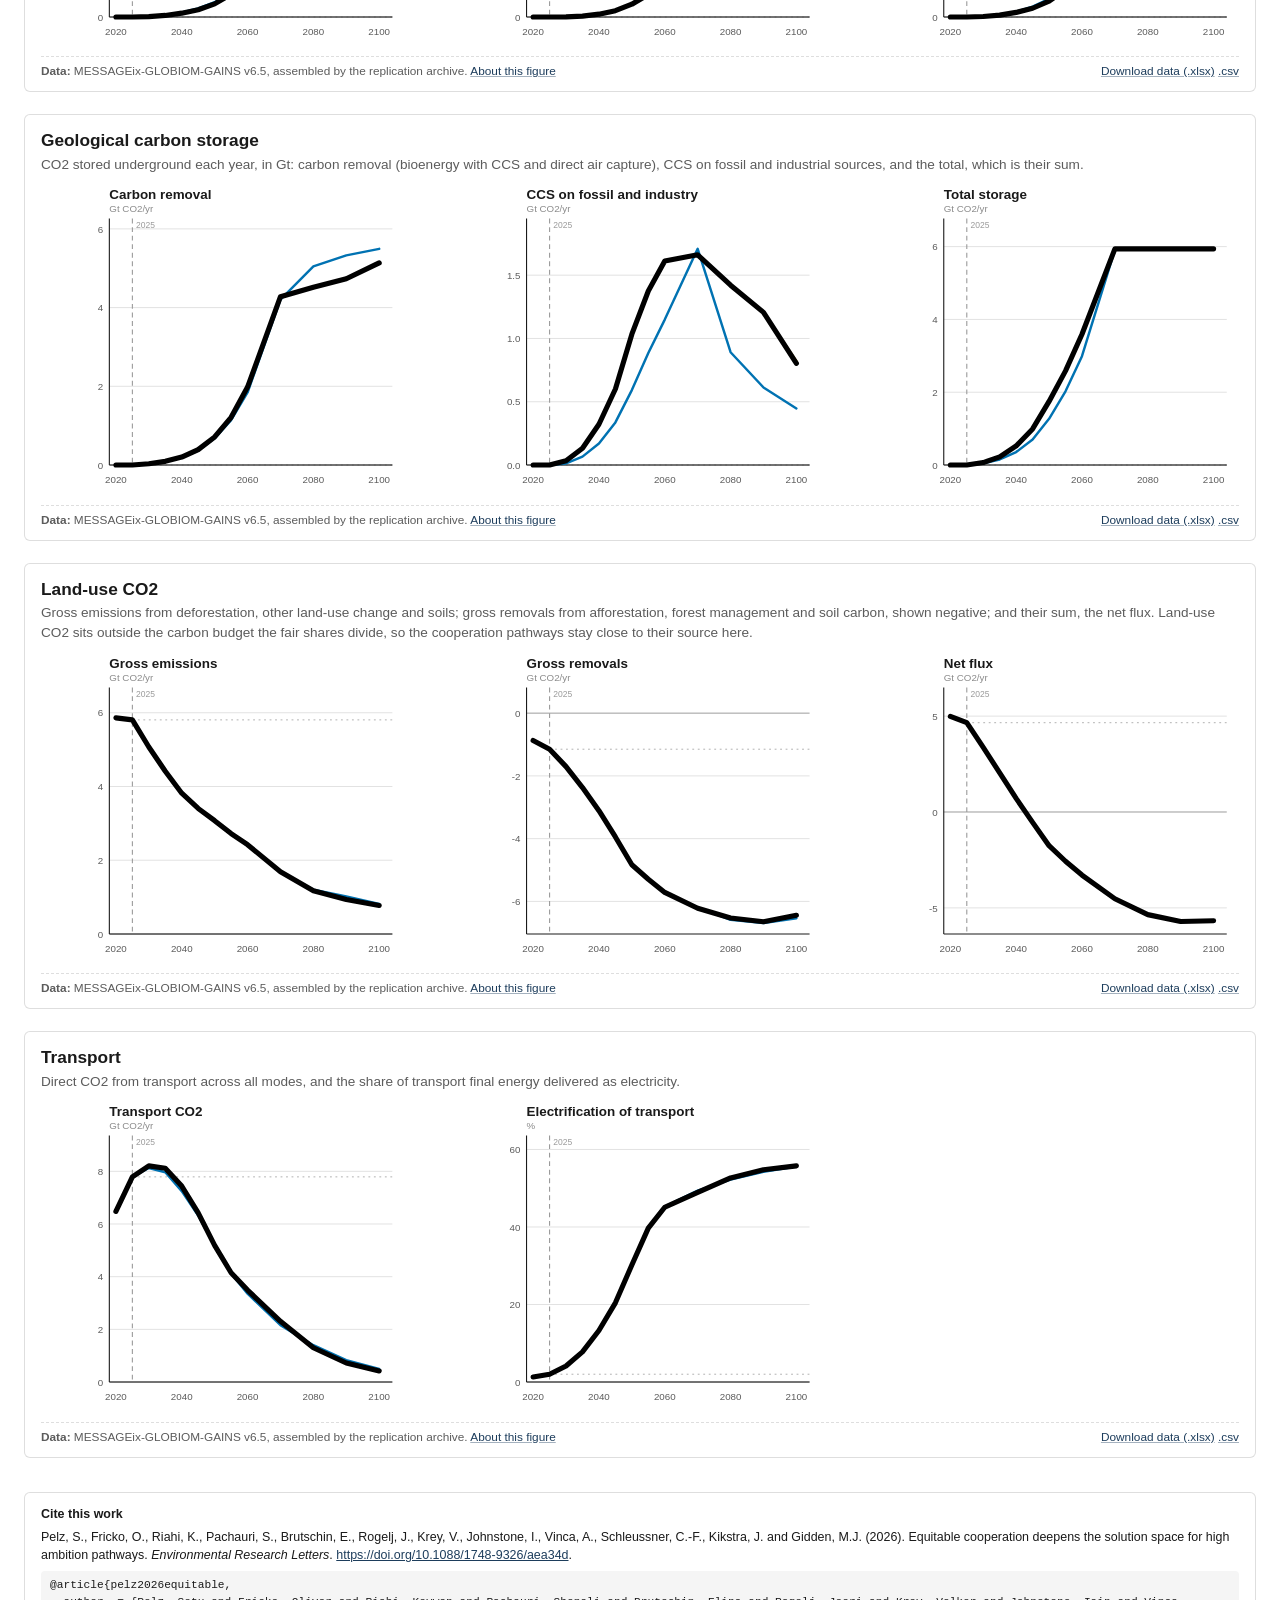
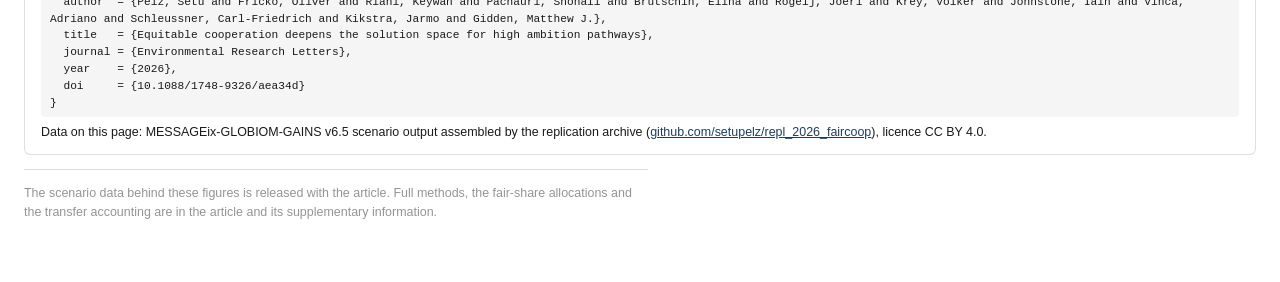
==== commit 0d80fc5b: "site: explorer cards download as a workbook with README Each explorer card now downloads an .xlsx be" ====
--- a/site/explorer.html
+++ b/site/explorer.html
@@ -113,6 +113,7 @@
 </div>
 <div id="tip"></div>
 <script src="vendor/d3.v7.min.js"></script>
-<script src="app.js?v=31"></script>
+<script src="xlsx.js?v=1"></script>
+<script src="app.js?v=32"></script>
 </body>
 </html>
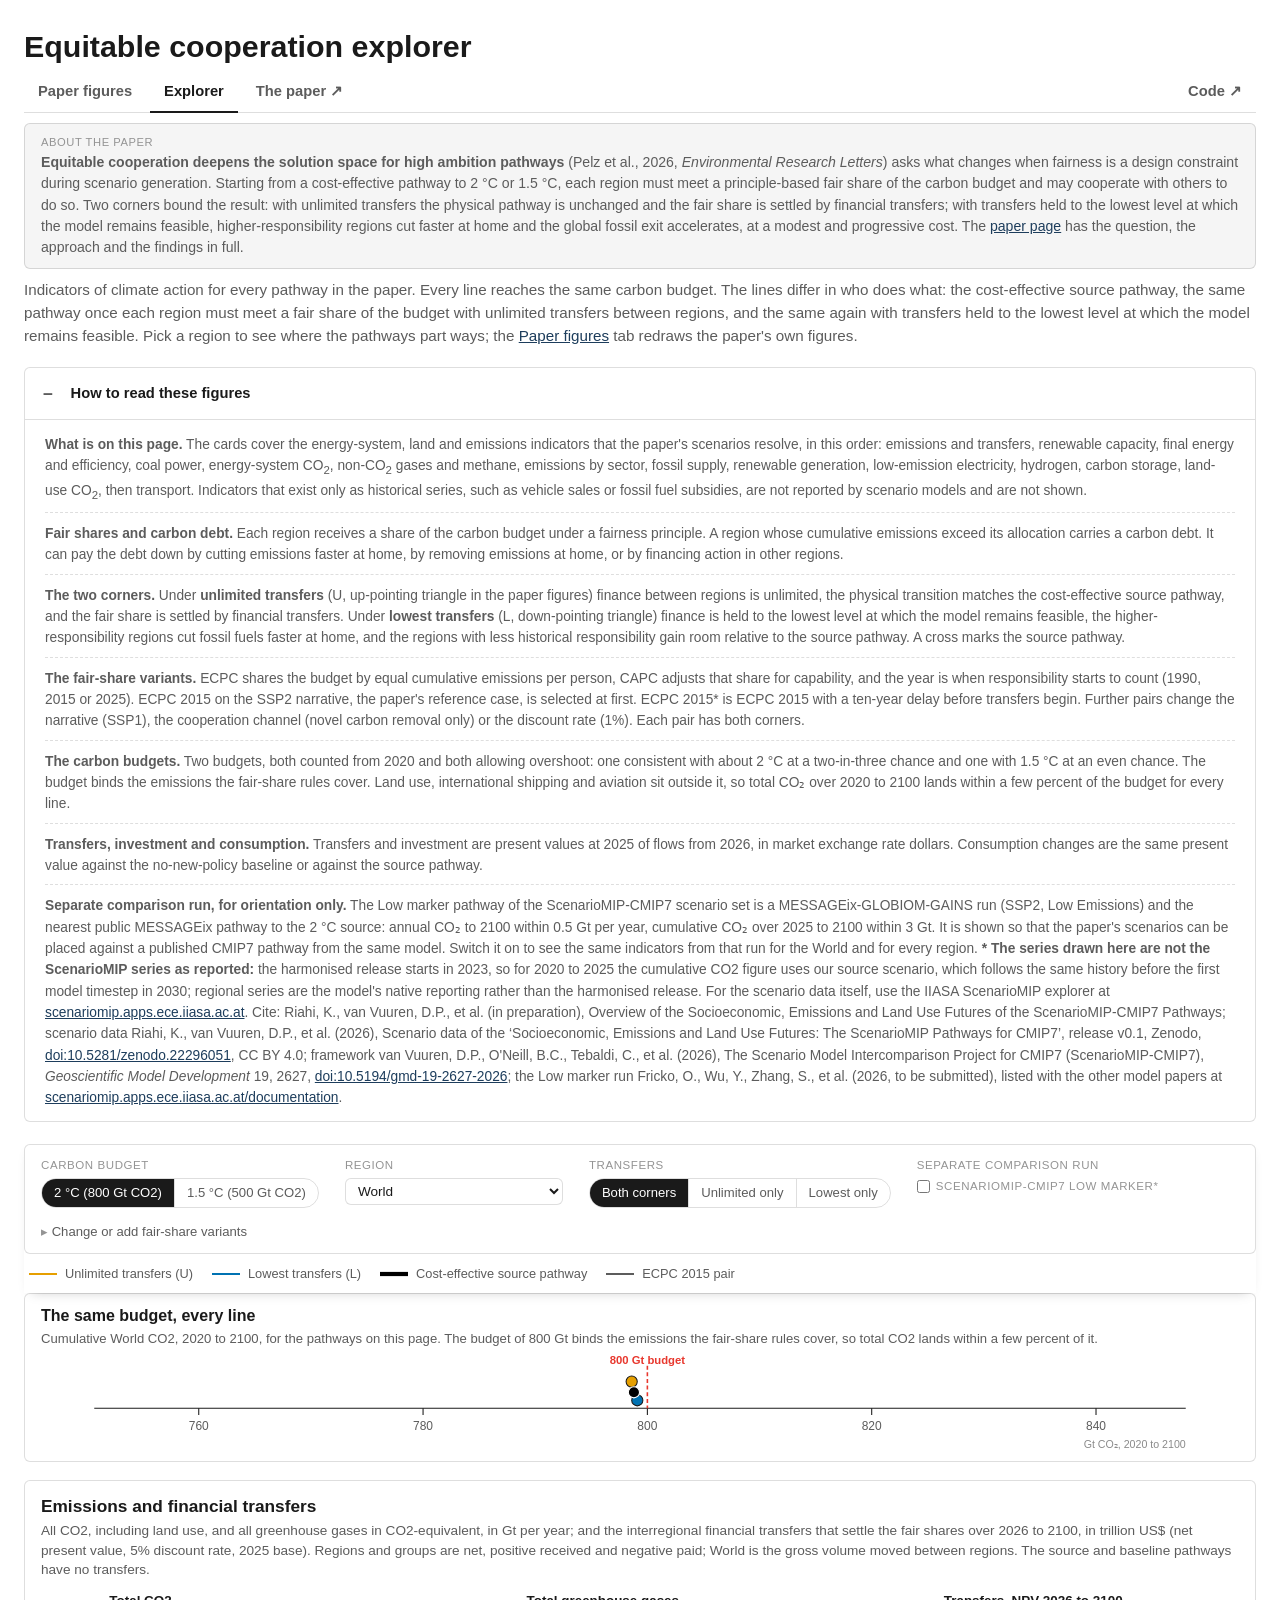
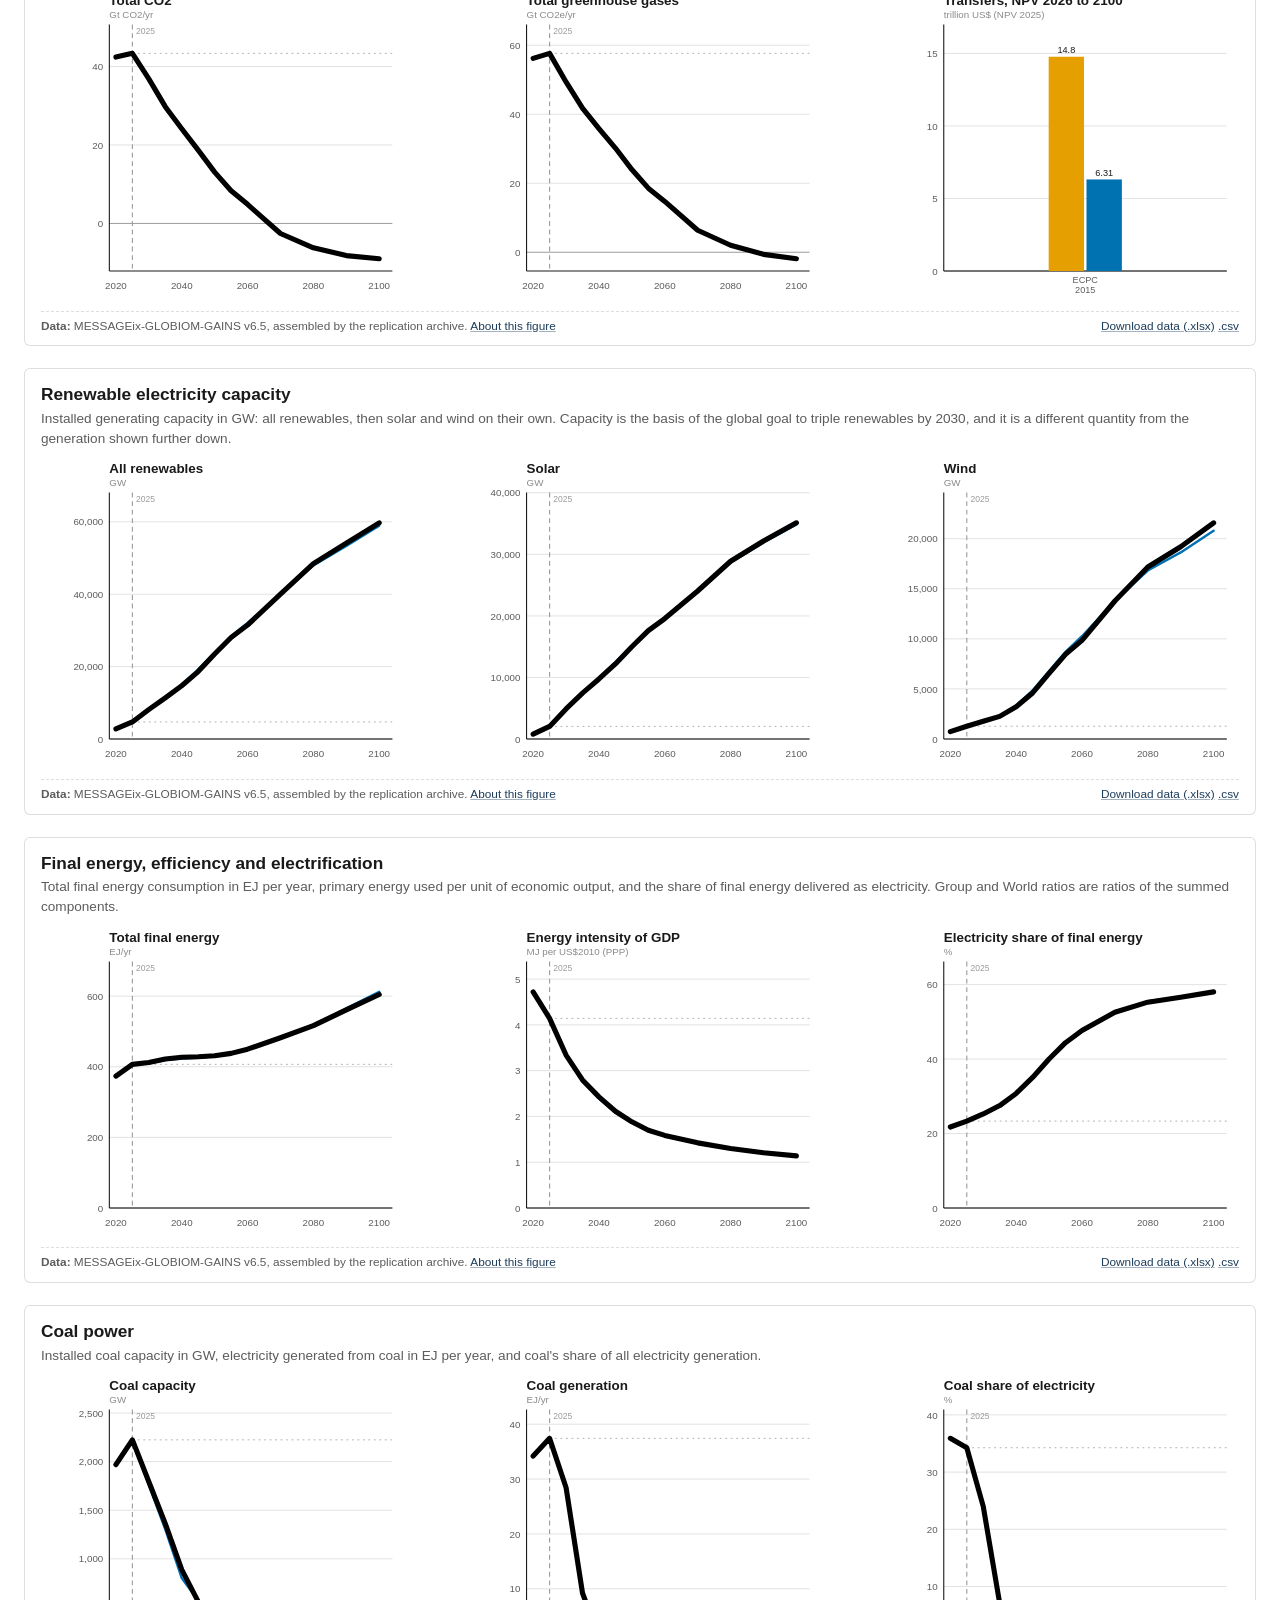
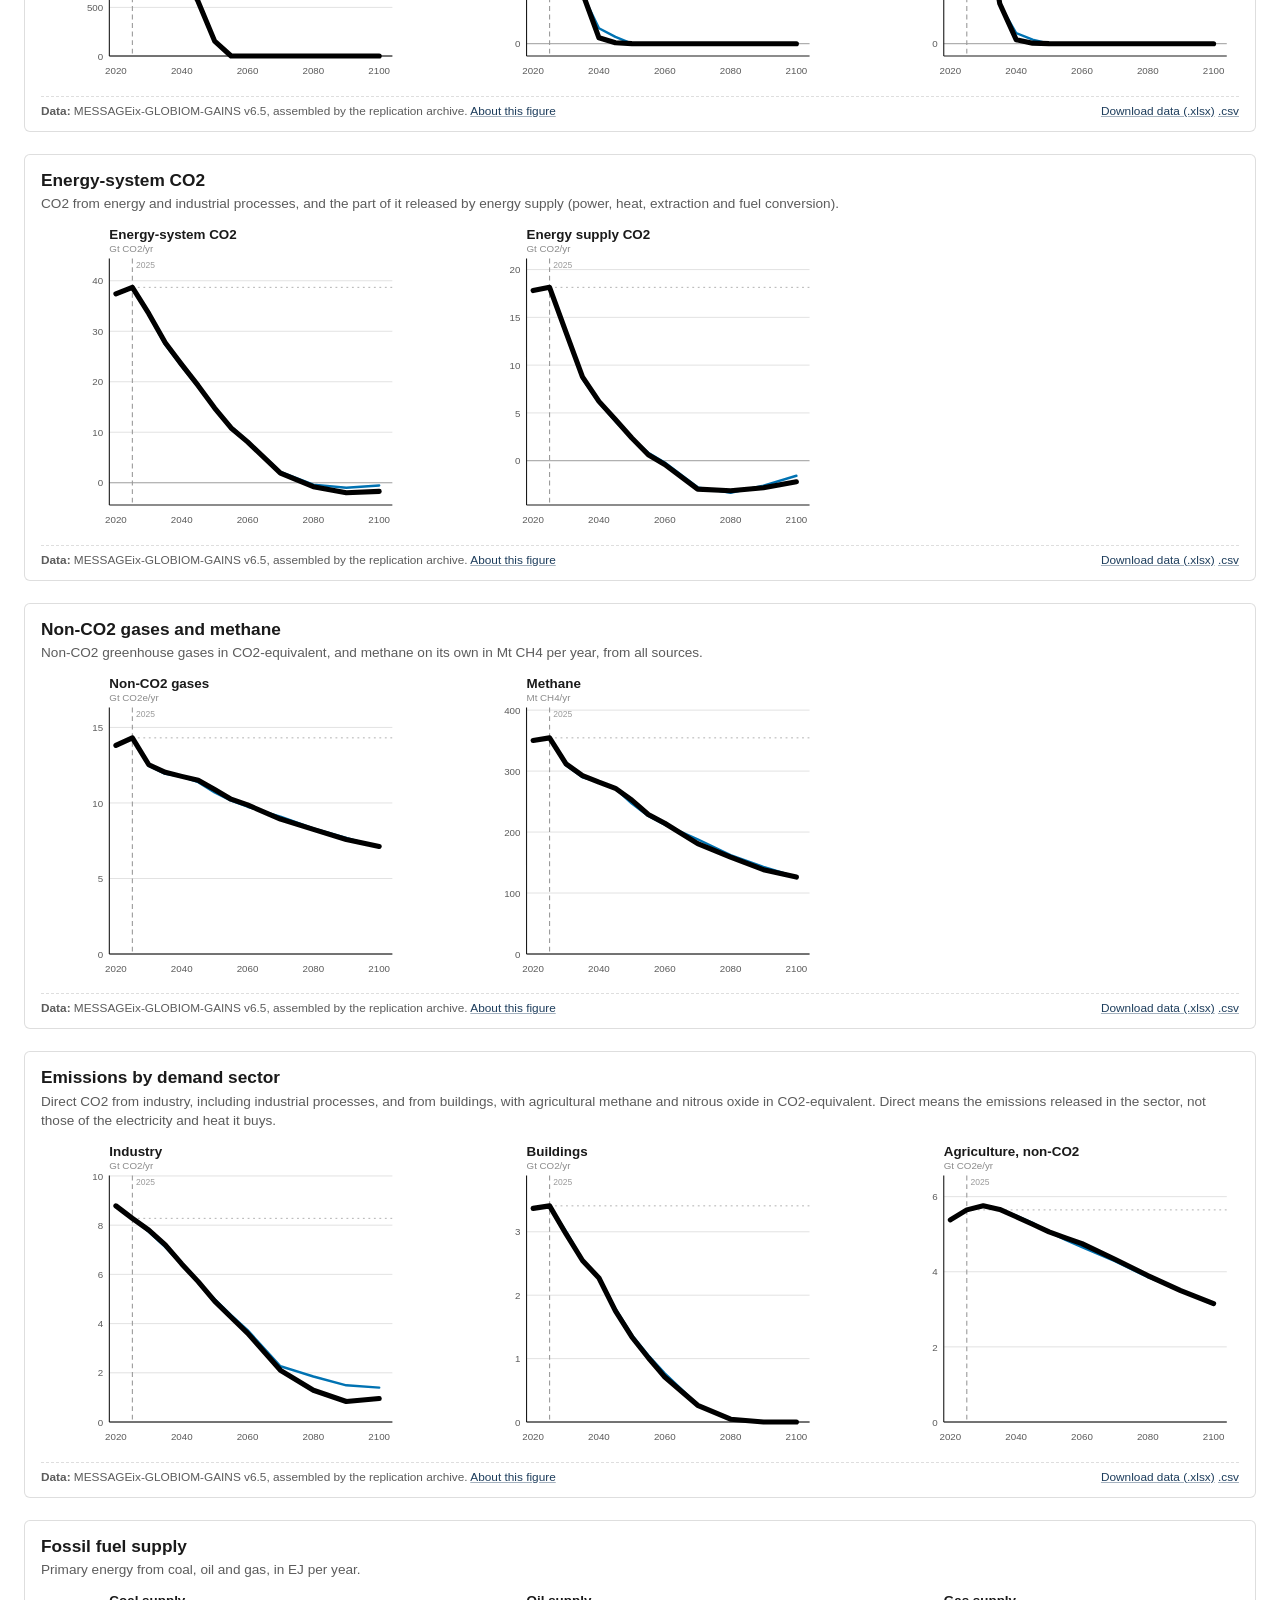
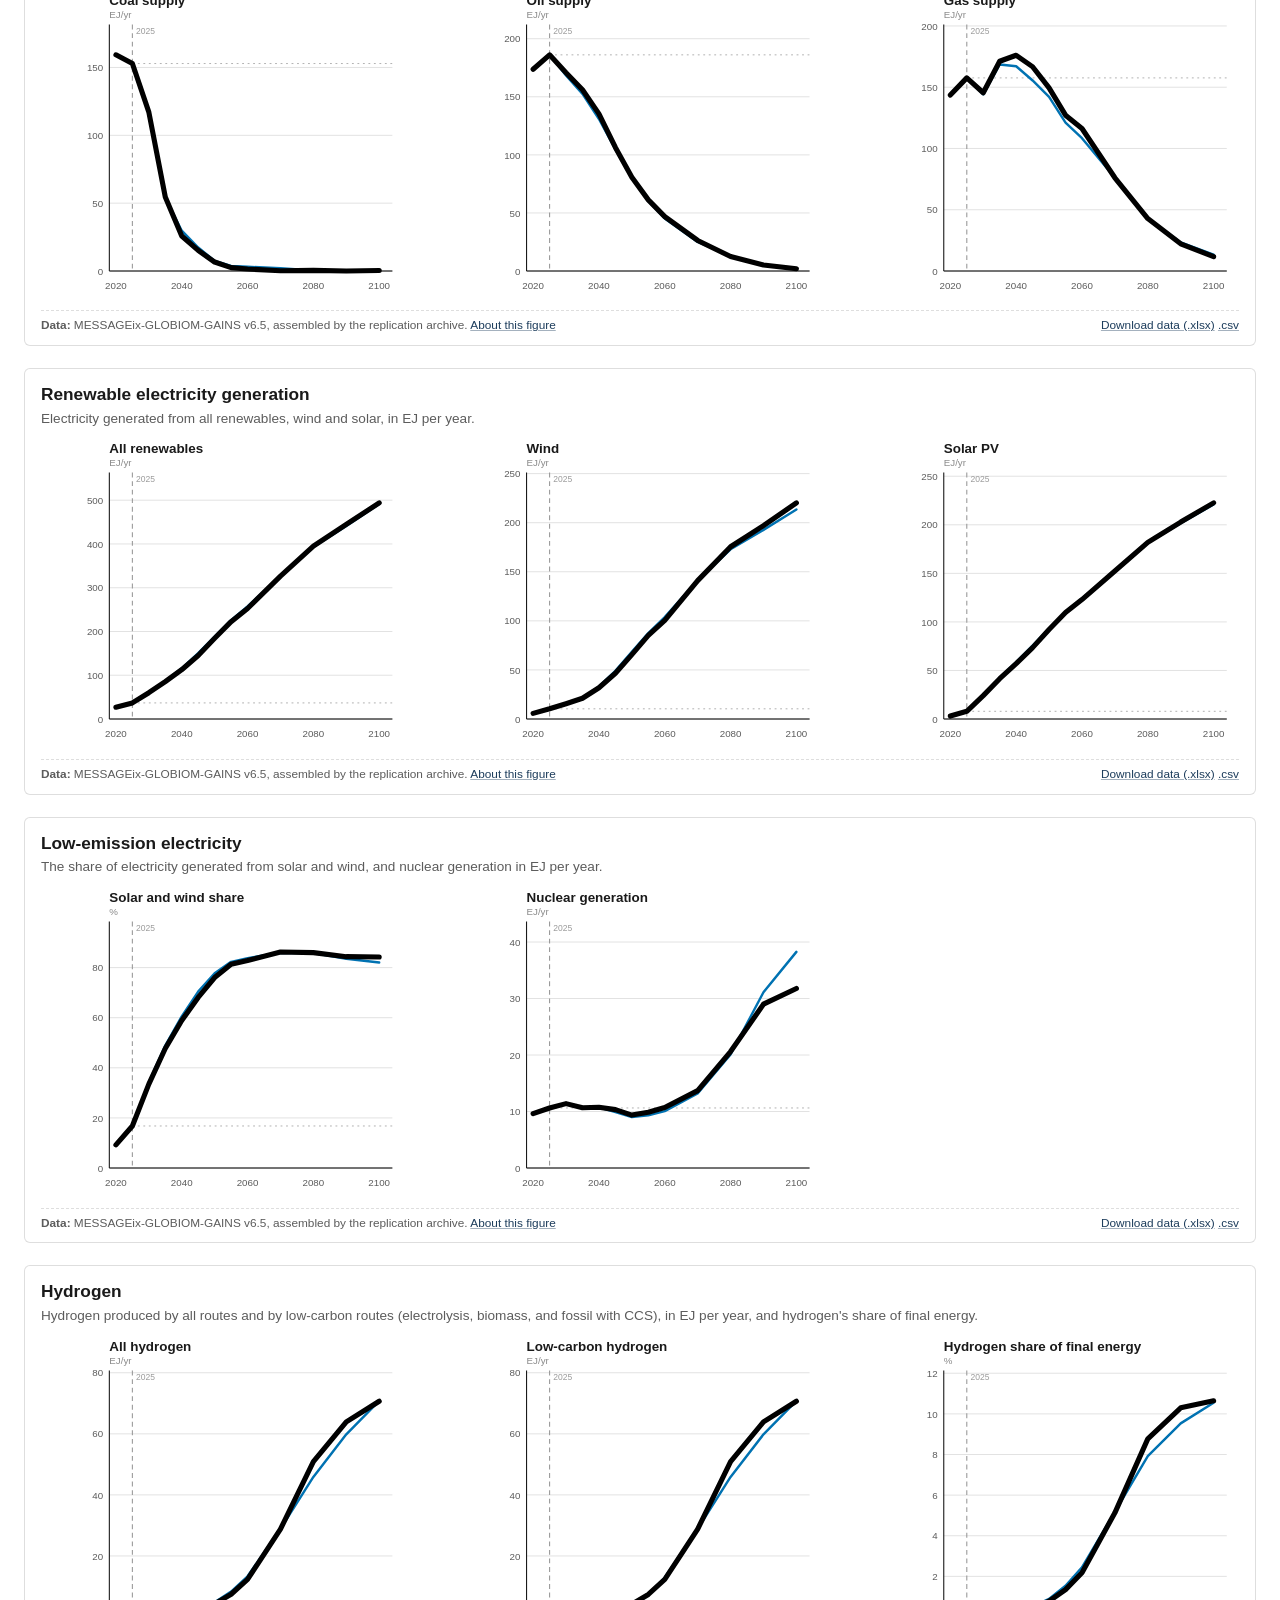
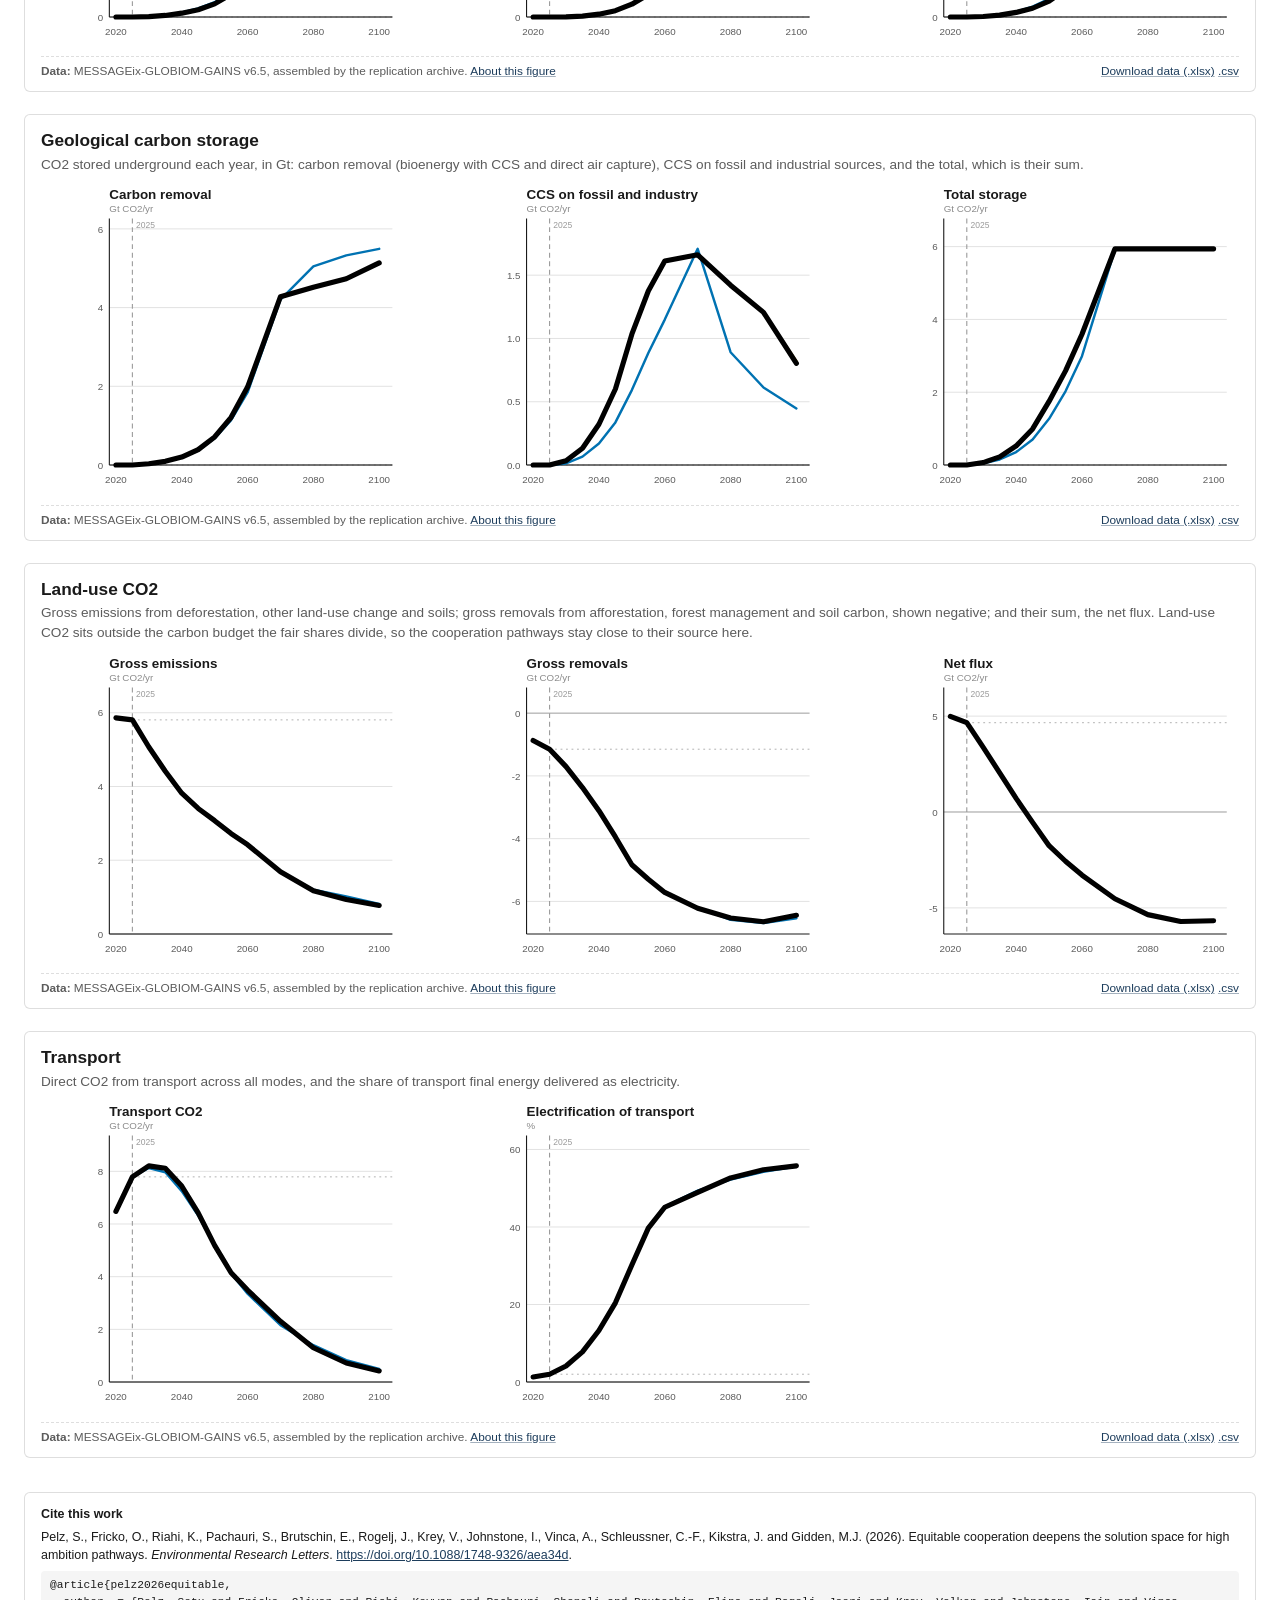
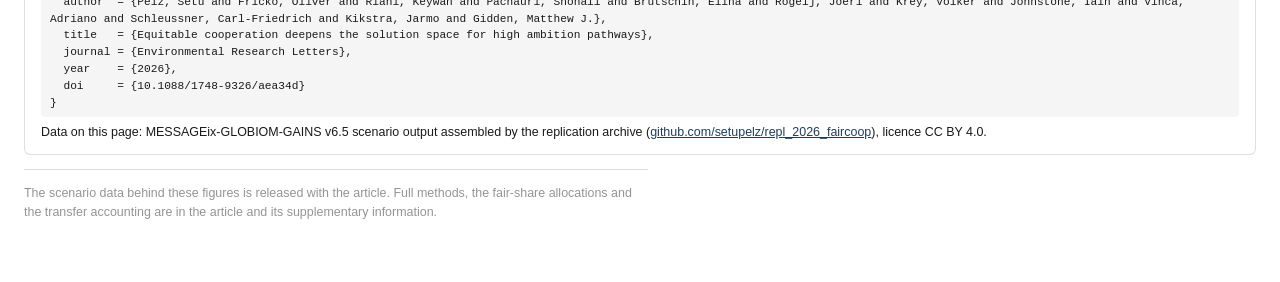
==== commit 0af17a06: "site: align explorer wording with the published paper" ====
--- a/site/explorer.html
+++ b/site/explorer.html
@@ -16,18 +16,18 @@
     <div class="about-k">About the paper</div>
     <p><b>Equitable cooperation deepens the solution space for high ambition pathways</b> (Pelz et al., 2026,
     <em>Environmental Research Letters</em>) asks what changes when fairness is a design constraint during scenario
-    generation. Starting from a cost-optimal pathway to 2 °C or 1.5 °C, each
+    generation. Starting from a cost-effective pathway to 2 °C or 1.5 °C, each
     region must meet a principle-based fair share of the carbon budget and may cooperate with others to do so. Two
     corners bound the result: with unlimited transfers the physical pathway is unchanged and the fair share is settled
-    by financial transfers; with transfers held to the lowest level the model tolerates, higher-responsibility regions cut faster at
+    by financial transfers; with transfers held to the lowest level at which the model remains feasible, higher-responsibility regions cut faster at
     home and the global fossil exit accelerates, at a modest and progressive cost. The <a
     href="https://setupelz.com/work/faircoop.html">paper page</a> has the question, the approach and the findings in
     full.</p>
   </div>
   <p class="lede">Indicators of climate action for every pathway in the paper. Every line reaches the same carbon budget. The
-  lines differ in who does what: the cost-optimal source pathway, the same pathway once each region must meet a fair
+  lines differ in who does what: the cost-effective source pathway, the same pathway once each region must meet a fair
   share of the budget with unlimited transfers between regions, and the same again with transfers held to the lowest
-  level the model tolerates. Pick a region to see where the pathways part ways; the <a href="index.html">Paper figures</a> tab redraws the
+  level at which the model remains feasible. Pick a region to see where the pathways part ways; the <a href="index.html">Paper figures</a> tab redraws the
   paper's own figures.</p>
 
   <details class="howto" open>
@@ -41,13 +41,13 @@
       Indicators that exist only as historical series, such as vehicle sales or fossil fuel subsidies, are
       not reported by scenario models and are not shown.</div>
       <div class="howto-note"><b>Fair shares and carbon debt.</b> Each region receives a share of the carbon budget
-      under a fairness principle. A region that has already used more than its share carries a debt. It can pay the
+      under a fairness principle. A region whose cumulative emissions exceed its allocation carries a carbon debt. It can pay the
       debt down by cutting emissions faster at home, by removing emissions at home, or by financing action in other
       regions.</div>
       <div class="howto-note"><b>The two corners.</b> Under <b>unlimited transfers</b> (U, up-pointing triangle in
-      the paper figures) finance between regions is unlimited, the physical transition matches the cost-optimal
+      the paper figures) finance between regions is unlimited, the physical transition matches the cost-effective
       source pathway, and the fair share is settled by financial transfers. Under <b>lowest transfers</b> (L,
-      down-pointing triangle) finance is held to the lowest level the model tolerates, the higher-responsibility
+      down-pointing triangle) finance is held to the lowest level at which the model remains feasible, the higher-responsibility
       regions cut fossil fuels faster at home, and the regions with less historical responsibility gain room relative
       to the source pathway. A cross marks the source pathway.</div>
       <div class="howto-note"><b>The fair-share variants.</b> ECPC shares the budget by equal cumulative emissions
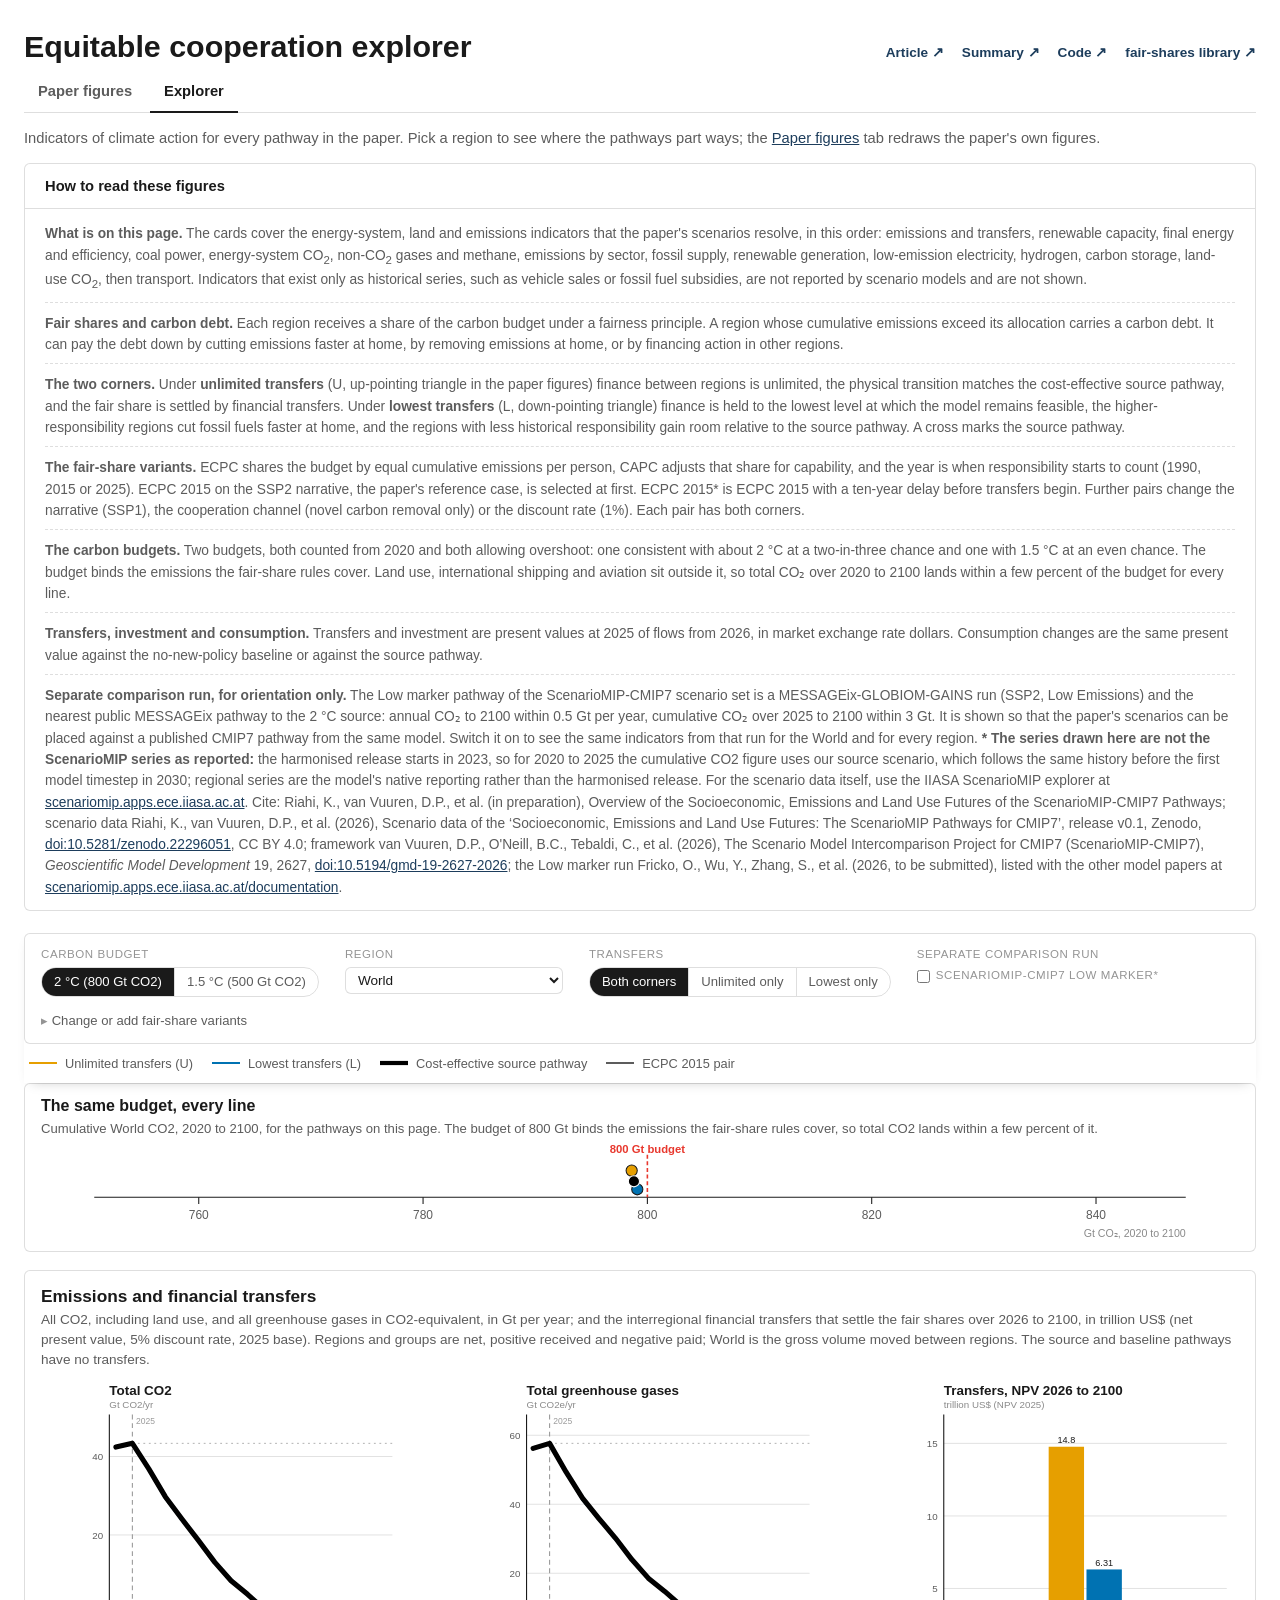
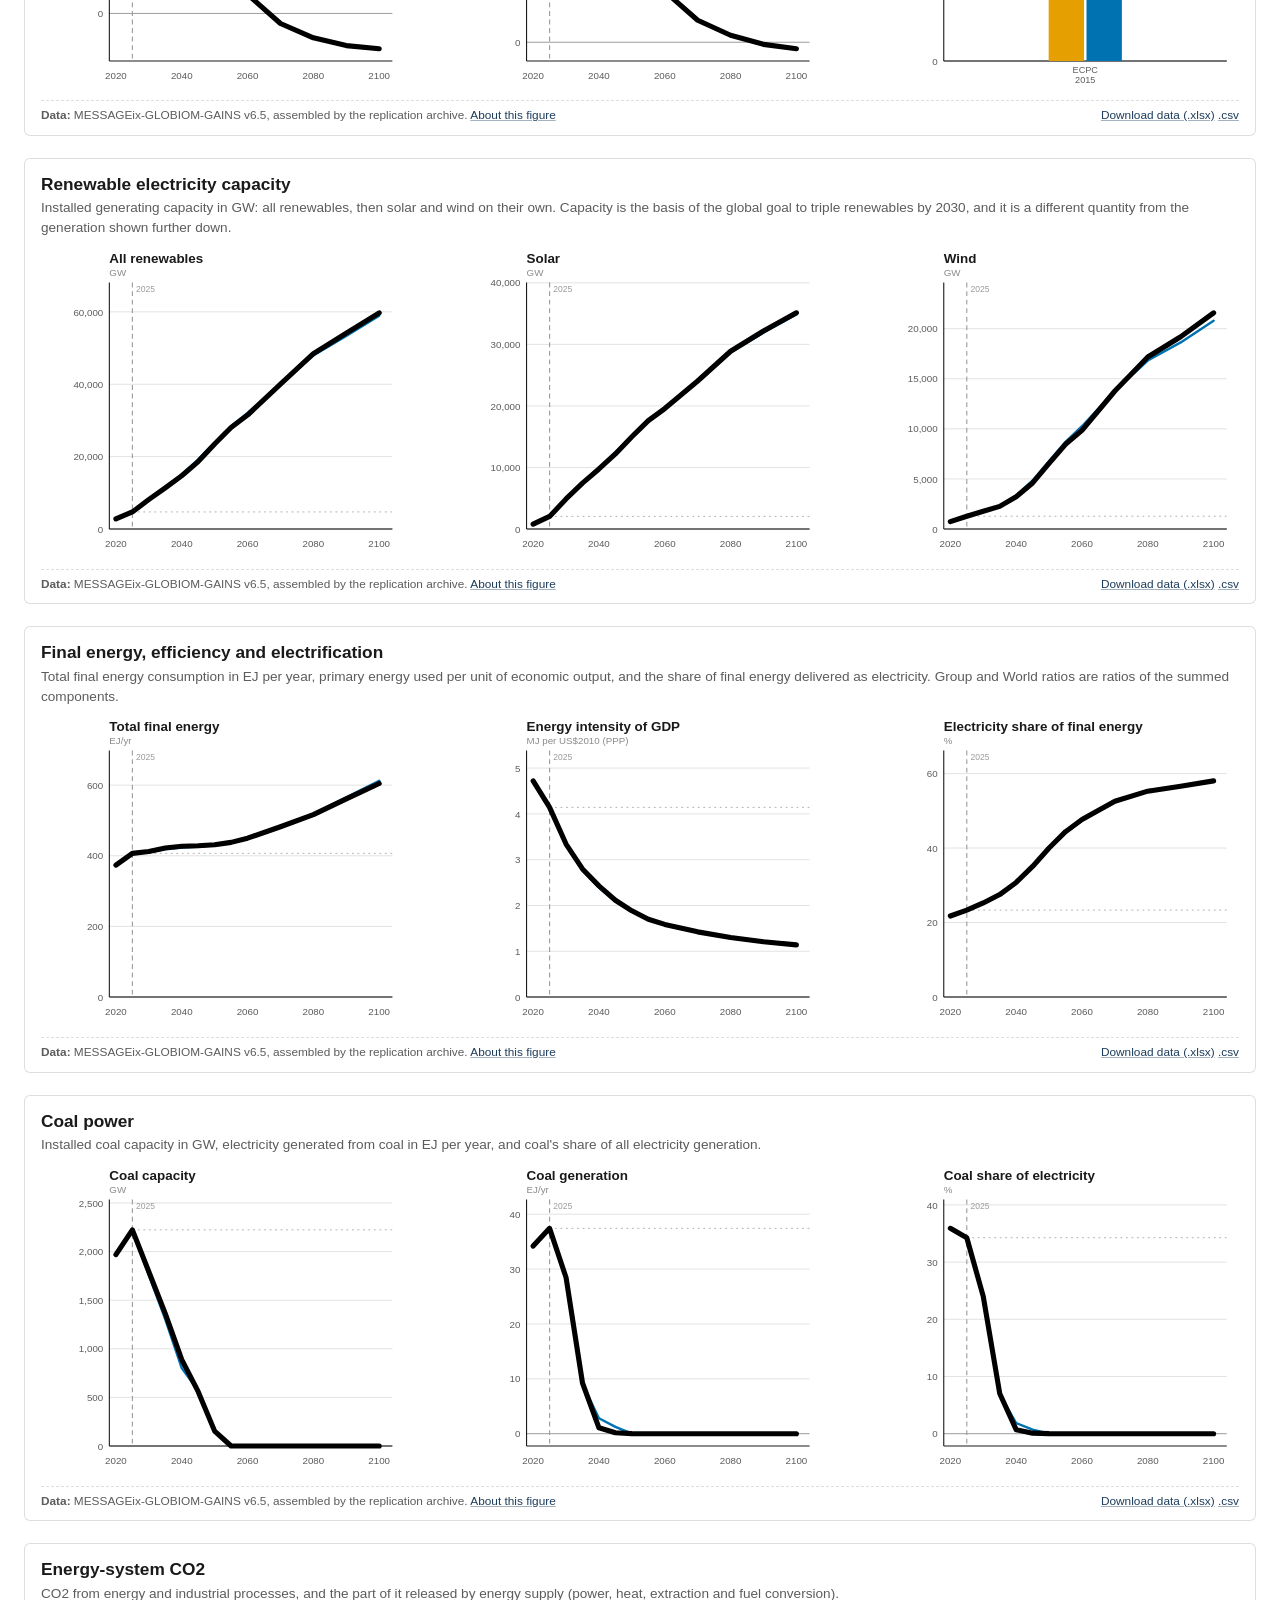
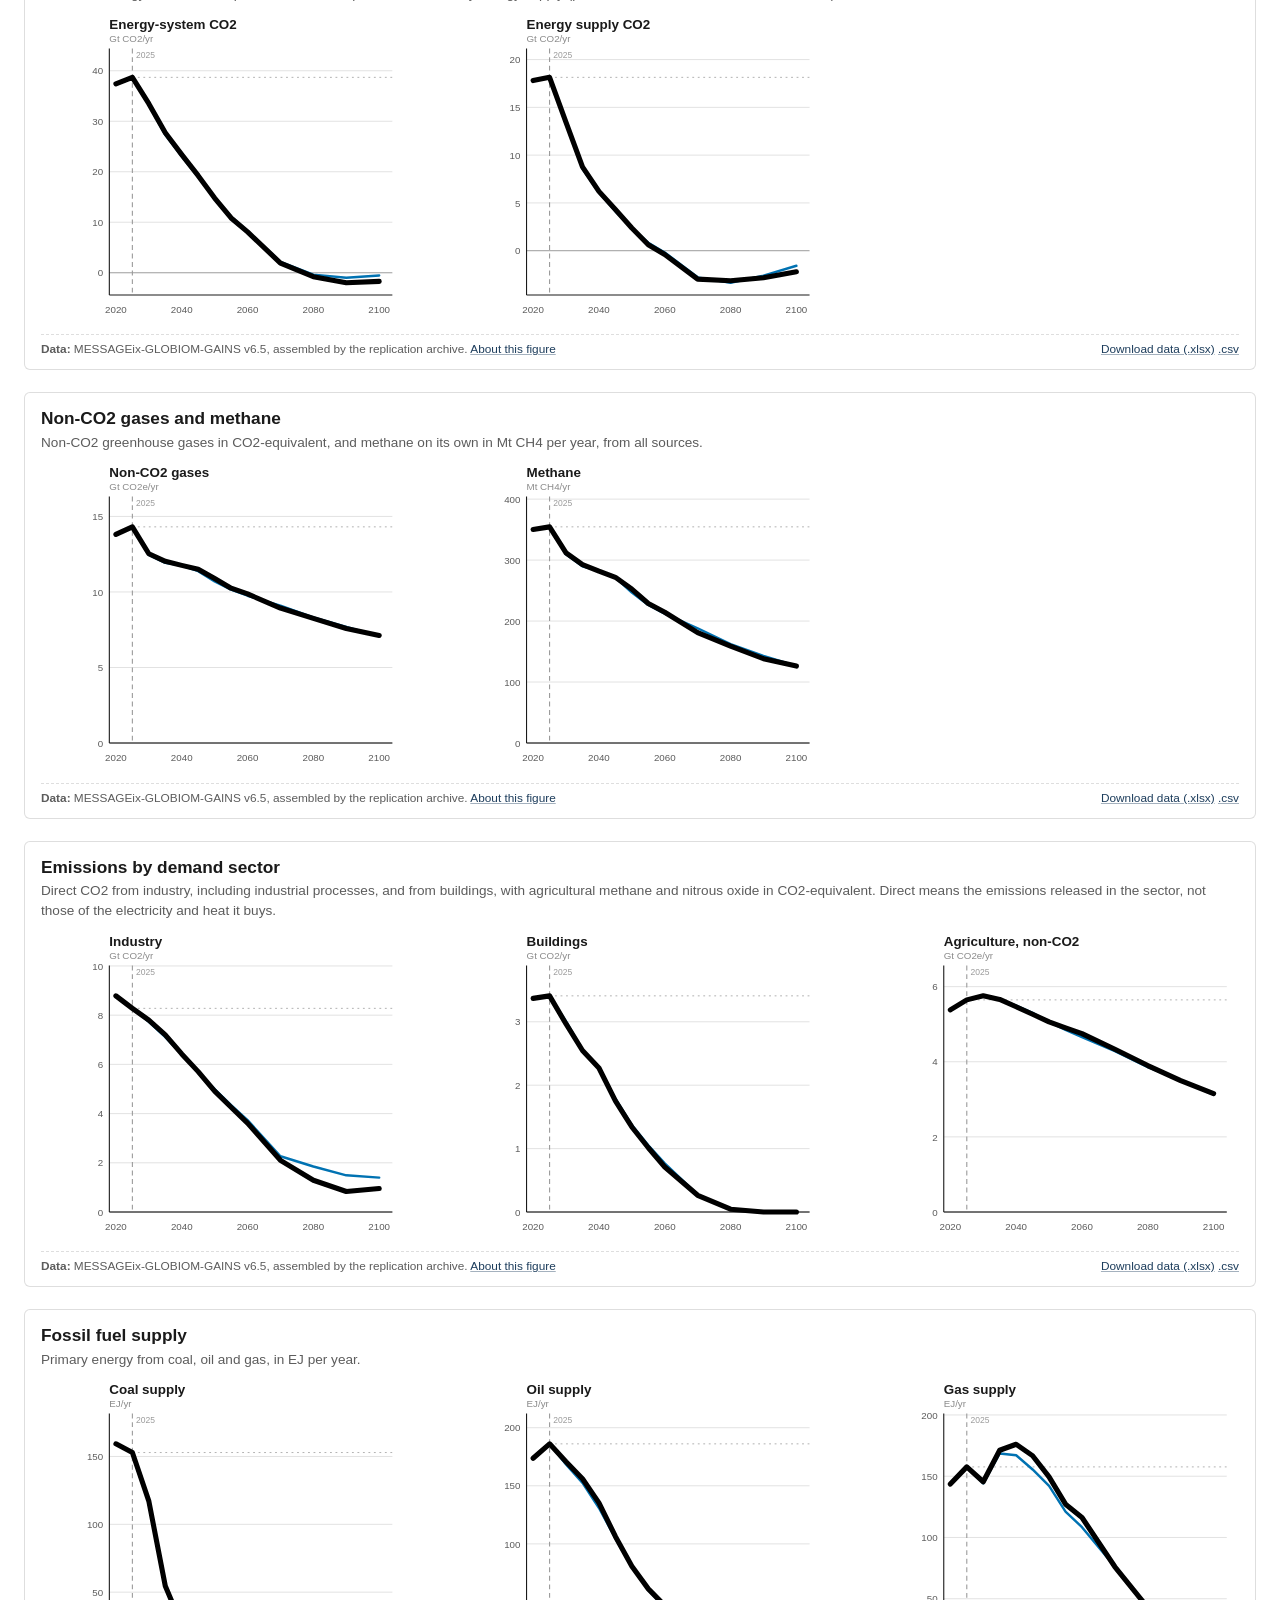
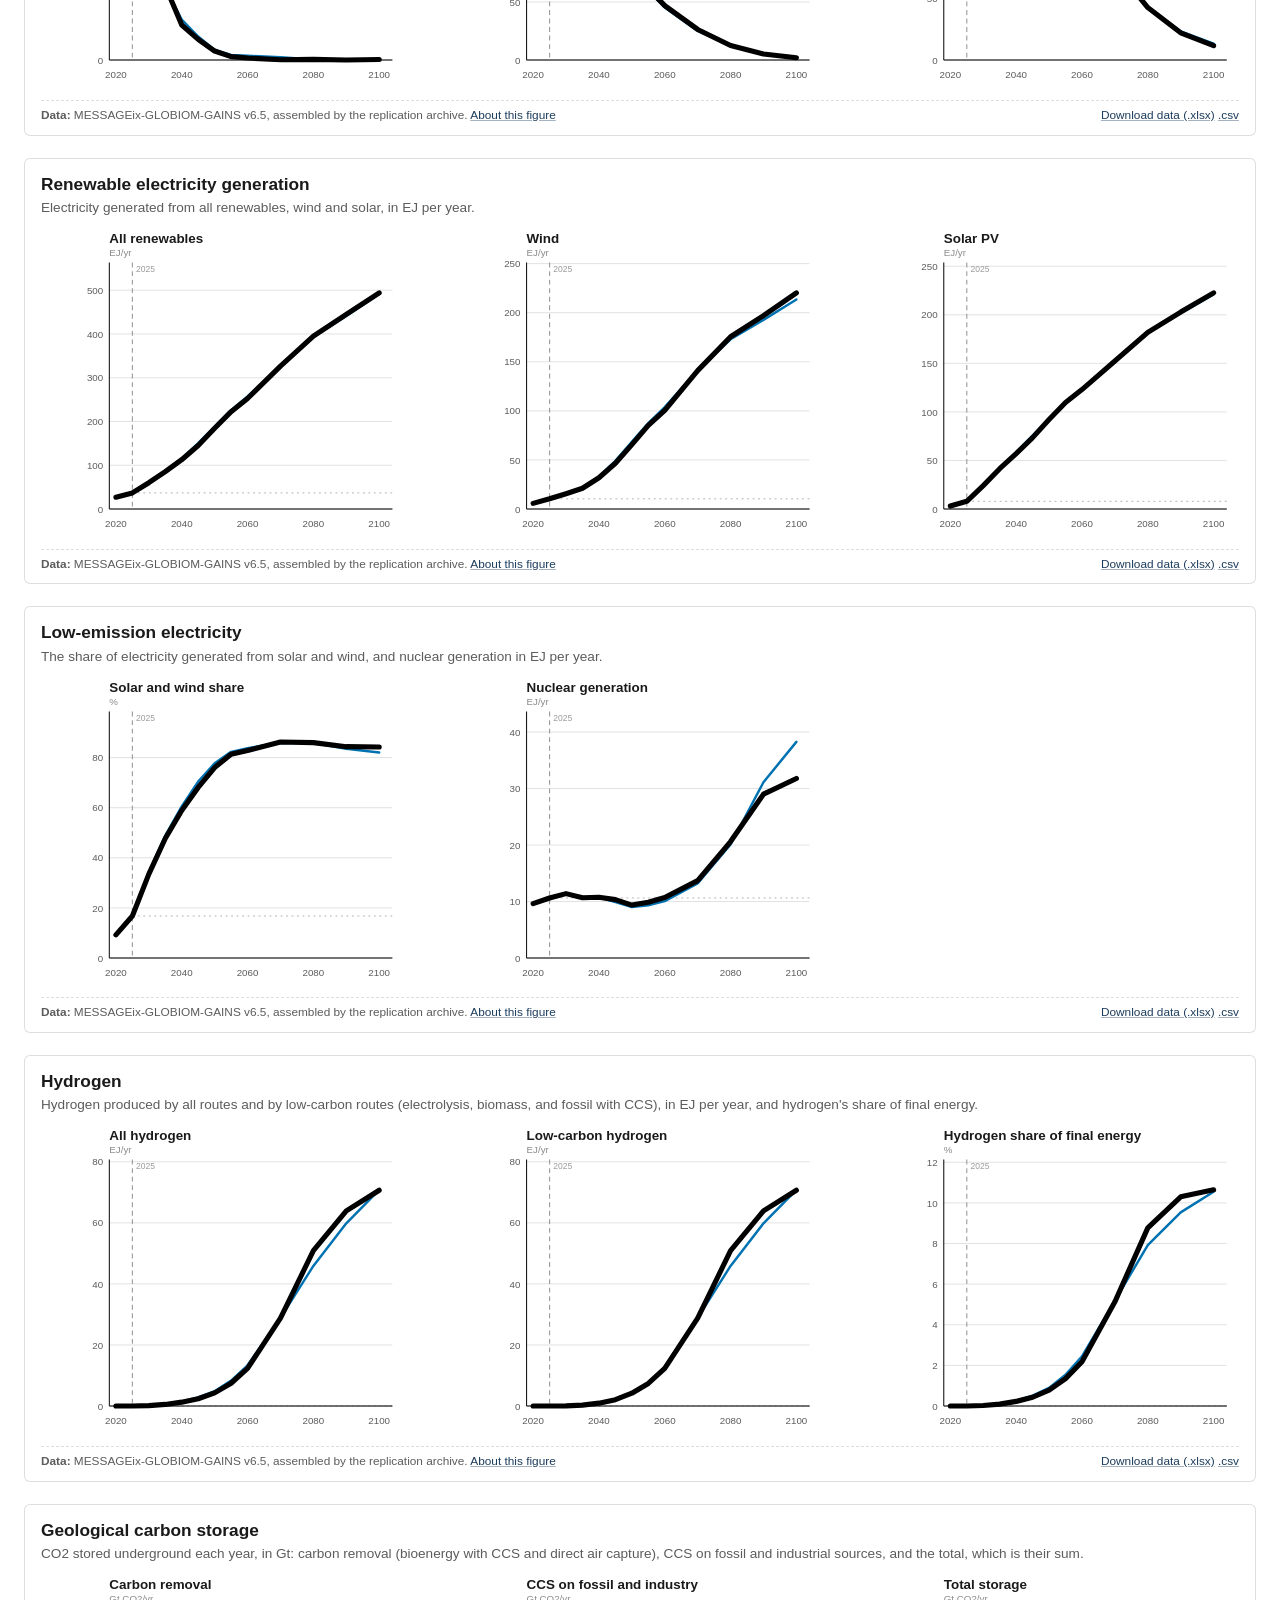
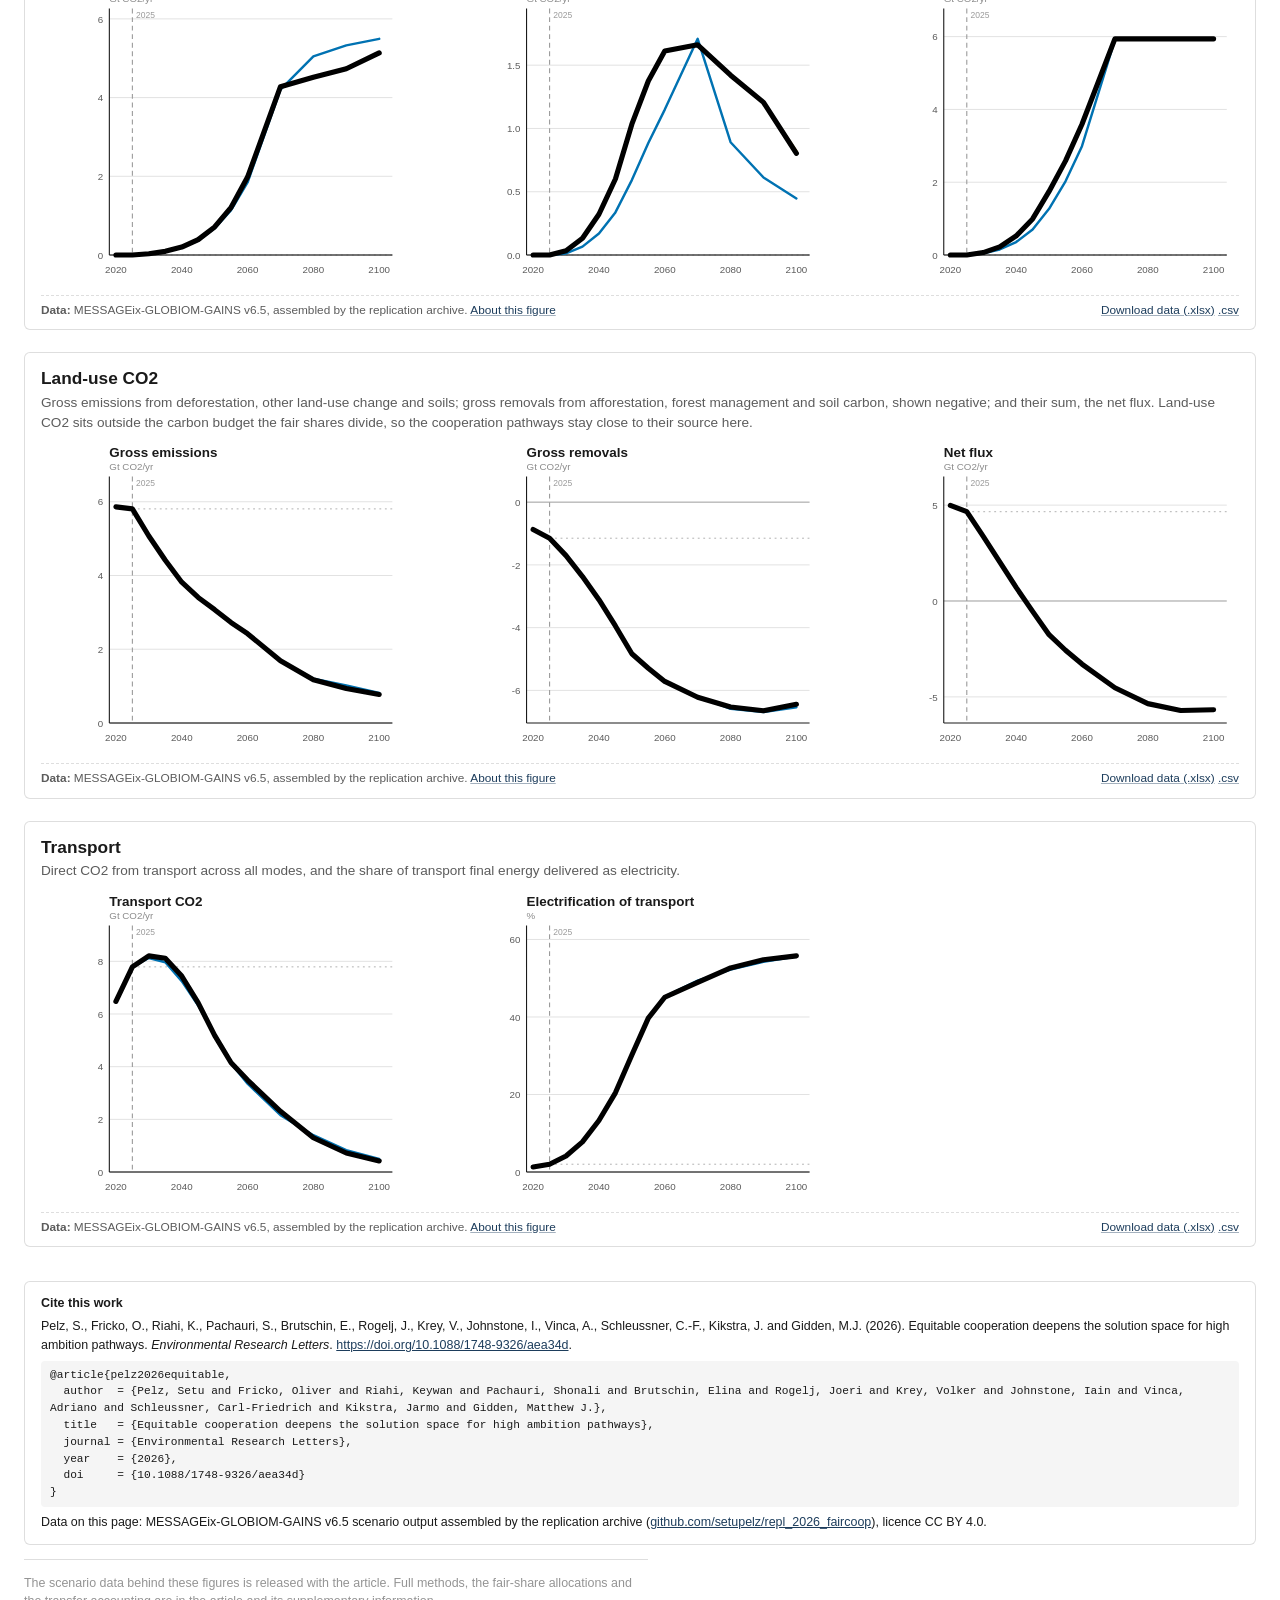
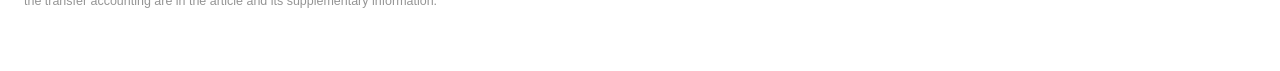
==== commit b16b318a: "site: tidy explorer header, fixed how-to box, standardised figure and panel titles Header now holds " ====
--- a/site/explorer.html
+++ b/site/explorer.html
@@ -4,34 +4,25 @@
 <meta charset="UTF-8">
 <meta name="viewport" content="width=device-width, initial-scale=1.0">
 <title>Equitable cooperation deepens the solution space for high ambition pathways: explorer</title>
-<link rel="stylesheet" href="app.css?v=11">
+<link rel="stylesheet" href="app.css?v=17">
 </head>
 <body>
 <div class="wrap">
   <header class="masthead">
     <h1>Equitable cooperation explorer</h1>
+    <nav class="out">
+      <a href="https://doi.org/10.1088/1748-9326/aea34d" title="The published article in Environmental Research Letters">Article &#8599;</a>
+      <a href="https://setupelz.com/work/faircoop.html" title="Plain-language summary of the question, approach and findings">Summary &#8599;</a>
+      <a href="https://github.com/setupelz/repl_2026_faircoop" title="Replication code and scenario data behind every figure">Code &#8599;</a>
+      <a href="https://github.com/setupelz/fair-shares" title="The Python library that computed the regional fair shares">fair-shares library &#8599;</a>
+    </nav>
   </header>
-  <nav class="tabs"><a href="index.html">Paper figures</a><a href="explorer.html" class="on">Explorer</a><a href="https://doi.org/10.1088/1748-9326/aea34d">The paper &#8599;</a><a href="https://github.com/setupelz/repl_2026_faircoop" class="right">Code &#8599;</a></nav>
-  <div class="about">
-    <div class="about-k">About the paper</div>
-    <p><b>Equitable cooperation deepens the solution space for high ambition pathways</b> (Pelz et al., 2026,
-    <em>Environmental Research Letters</em>) asks what changes when fairness is a design constraint during scenario
-    generation. Starting from a cost-effective pathway to 2 °C or 1.5 °C, each
-    region must meet a principle-based fair share of the carbon budget and may cooperate with others to do so. Two
-    corners bound the result: with unlimited transfers the physical pathway is unchanged and the fair share is settled
-    by financial transfers; with transfers held to the lowest level at which the model remains feasible, higher-responsibility regions cut faster at
-    home and the global fossil exit accelerates, at a modest and progressive cost. The <a
-    href="https://setupelz.com/work/faircoop.html">paper page</a> has the question, the approach and the findings in
-    full.</p>
-  </div>
-  <p class="lede">Indicators of climate action for every pathway in the paper. Every line reaches the same carbon budget. The
-  lines differ in who does what: the cost-effective source pathway, the same pathway once each region must meet a fair
-  share of the budget with unlimited transfers between regions, and the same again with transfers held to the lowest
-  level at which the model remains feasible. Pick a region to see where the pathways part ways; the <a href="index.html">Paper figures</a> tab redraws the
+  <nav class="tabs"><a href="index.html">Paper figures</a><a href="explorer.html" class="on">Explorer</a></nav>
+  <p class="lede">Indicators of climate action for every pathway in the paper. Pick a region to see where the pathways part ways; the <a href="index.html">Paper figures</a> tab redraws the
   paper's own figures.</p>
 
-  <details class="howto" open>
-    <summary>How to read these figures</summary>
+  <section class="howto">
+    <h2>How to read these figures</h2>
     <div class="howto-body">
       <div class="howto-note"><b>What is on this page.</b> The cards cover the energy-system, land and
       emissions indicators that the paper's scenarios resolve, in this order: emissions and transfers,
@@ -80,7 +71,7 @@
       Fricko, O., Wu, Y., Zhang, S., et al. (2026, to be submitted), listed with the other model papers at
       <a href="https://scenariomip.apps.ece.iiasa.ac.at/documentation">scenariomip.apps.ece.iiasa.ac.at/documentation</a>.</div>
     </div>
-  </details>
+  </section>
 
   <div class="sticky-bar">
     <div class="controls" id="controls"></div>
--- a/site/app.css
+++ b/site/app.css
@@ -14,10 +14,13 @@
 *{box-sizing:border-box; margin:0}
 body{background:var(--bg); color:var(--text); font-family:Arial,Helvetica,sans-serif; font-size:15px; line-height:1.5;}
 .wrap{max-width:1280px; margin:0 auto; padding:28px 24px 60px}
-header.masthead{display:flex; justify-content:space-between; align-items:flex-end; gap:16px; flex-wrap:wrap; margin-bottom:6px}
+header.masthead{display:flex; justify-content:space-between; align-items:baseline; gap:6px 24px; flex-wrap:wrap; margin-bottom:4px}
+nav.out{display:flex; flex-wrap:wrap; gap:4px 18px; font-size:.85rem; font-weight:600}
+nav.out a{color:var(--link); text-decoration:none; white-space:nowrap}
+nav.out a:hover{text-decoration:underline}
 h1{font-weight:700; font-size:clamp(1.5rem,2.6vw,1.9rem); line-height:1.2}
 .badge{font-size:.75rem; padding:4px 10px; border:1px solid var(--warn); color:var(--warn); border-radius:99px; white-space:nowrap}
-.lede{color:var(--text-dim); margin:10px 0 20px; font-size:.95rem}
+.lede{color:var(--text-dim); margin:14px 0 14px; font-size:.92rem}
 nav.tabs{display:flex; gap:4px; border-bottom:1px solid var(--border); margin:8px 0 6px}
 nav.tabs a{padding:8px 14px; text-decoration:none; color:var(--text-dim); border-bottom:2px solid transparent; margin-bottom:-1px; font-weight:600; font-size:.92rem}
 nav.tabs a.on{color:var(--text); border-bottom-color:var(--text)}
@@ -30,10 +33,8 @@
 .faint{color:var(--text-faint)}
 a{color:var(--link)}
 /* ---------- how to read ---------- */
-details.howto{background:var(--surface); border:1px solid var(--border); border-radius:var(--radius); margin-bottom:18px; overflow:hidden}
-details.howto summary{cursor:pointer; padding:12px 18px; font-weight:600; font-size:.92rem; list-style:none; display:flex; align-items:center; gap:10px}
-details.howto summary::before{content:"+"; font-size:1.1rem; color:var(--text-dim); width:1em}
-details.howto[open] summary::before{content:"–"}
+.howto{background:var(--surface); border:1px solid var(--border); border-radius:var(--radius); margin-bottom:18px; overflow:hidden}
+.howto h2{padding:12px 20px; font-weight:600; font-size:.92rem; line-height:1.4}
 .howto-body{padding:4px 20px 12px; border-top:1px solid var(--border)}
 .howto-note{font-size:.86rem; color:var(--text-dim); line-height:1.55; padding-top:10px}
 .howto-note + .howto-note{border-top:1px dashed var(--border); margin-top:8px}
@@ -113,10 +114,10 @@
 .sticky-bar .controls{margin-bottom:6px}
 
 /* ---------- paper figures tab ---------- */
-nav.tabs a.right{margin-left:auto}
 .figcard .figgrid{display:grid; grid-template-columns:repeat(12,1fr); gap:10px 18px; align-items:start; margin-top:8px}
 .fpanel{min-width:0; background:#ffffff; border-radius:4px}
 .fpanel svg{user-select:none; -webkit-user-select:none}
+.ftag{font-size:.8rem; color:var(--text-dim); margin:2px 0 6px; letter-spacing:.01em}
 .fhead{position:sticky; top:0; z-index:6; background:var(--surface); padding:2px 0 6px; border-bottom:1px dashed var(--border); margin-bottom:6px}
 .flegend{display:flex; flex-wrap:wrap; gap:6px 22px; margin:6px 0 0}
 .fchip.static{border-color:transparent; padding-left:0}
@@ -133,7 +134,3 @@
 .figcard [data-k]{transition:opacity .2s}
 @media (max-width:760px){ .figcard .figgrid{grid-template-columns:1fr} .fpanel{grid-column:span 1 !important} }
 
-/* ---------- about the paper ---------- */
-.about{background:var(--surface2); border:1px solid var(--border); border-radius:var(--radius); padding:10px 16px; margin:10px 0 6px; font-size:.88rem; color:var(--text-dim); line-height:1.5}
-.about-k{font-size:.7rem; letter-spacing:.05em; text-transform:uppercase; color:var(--text-faint); margin-bottom:2px}
-.about p{margin:0}
